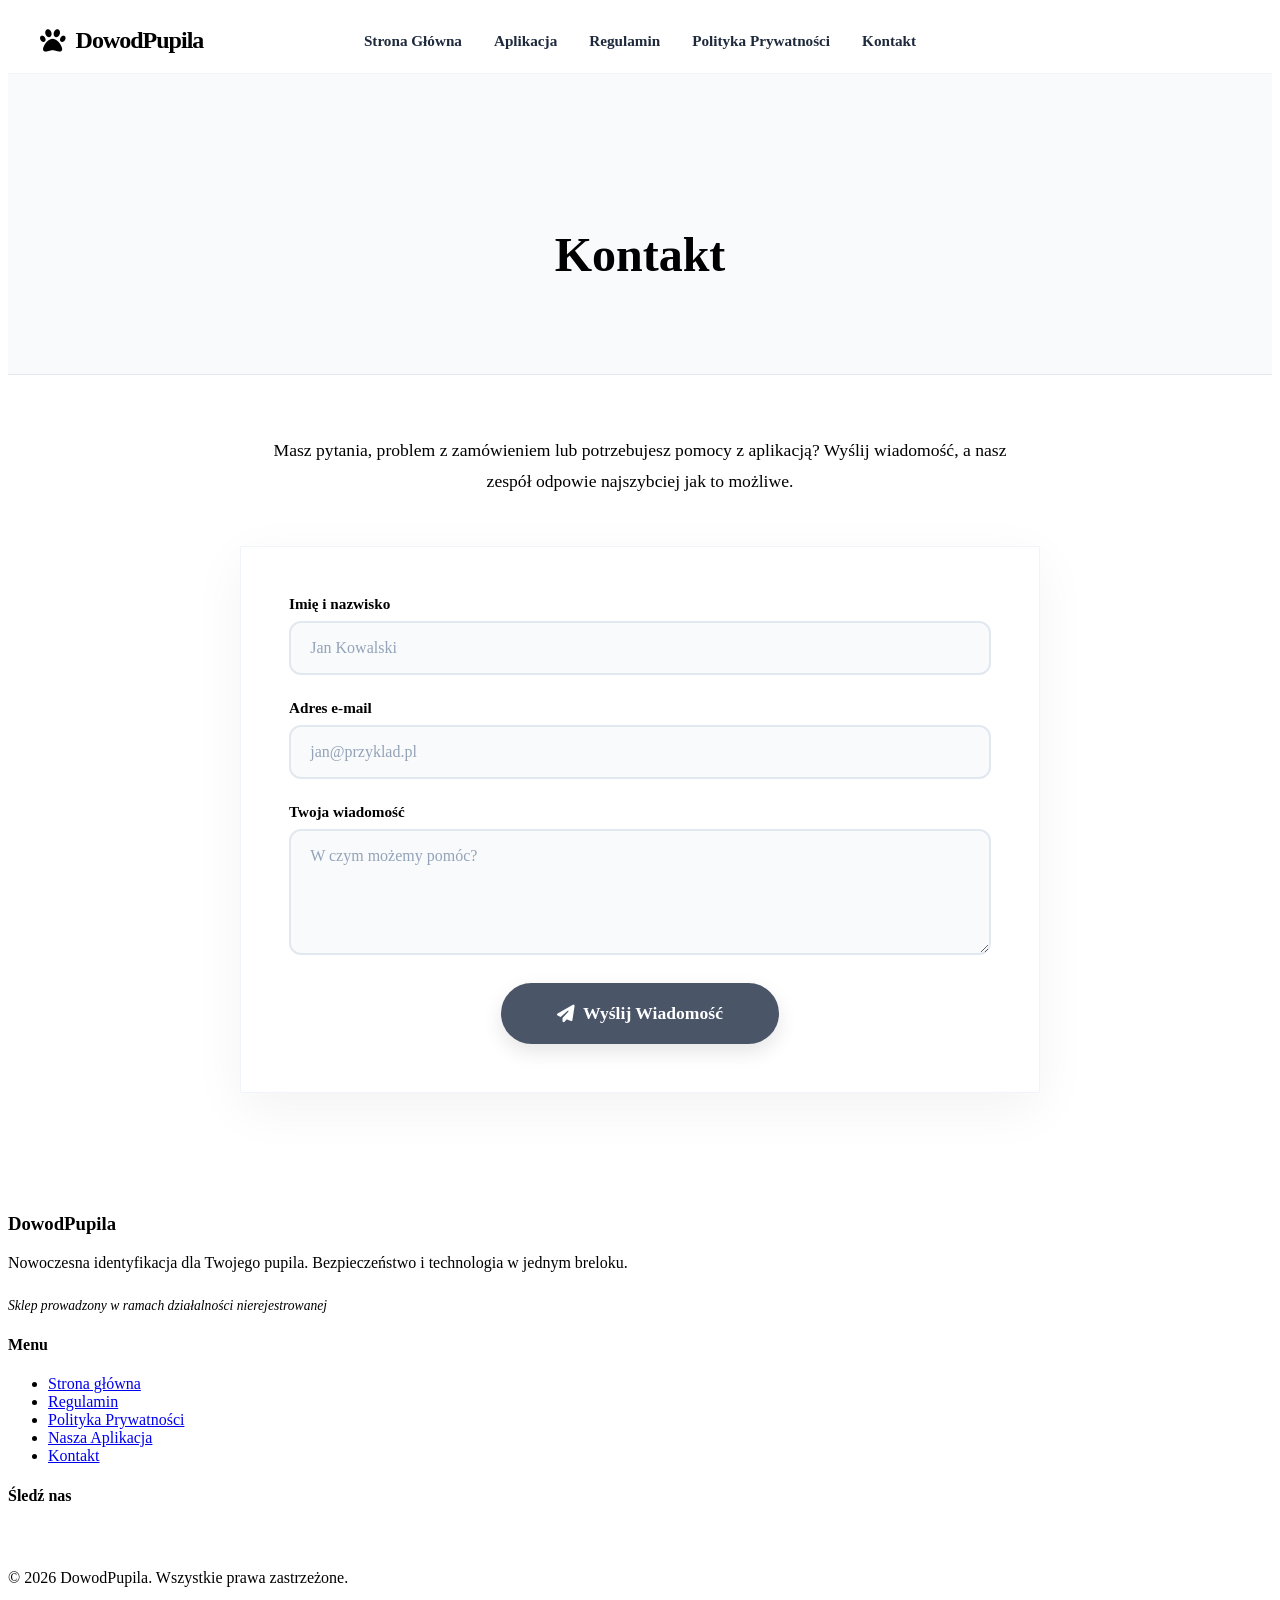
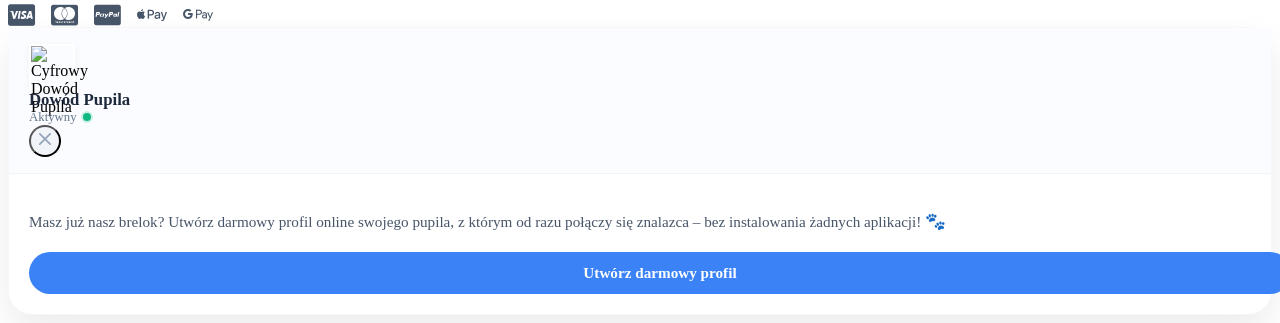
==== pages/index.html @ d4aca6a5 "Add files via upload" ====
<!DOCTYPE html><html lang="pl"><head>
  <meta name="google-site-verification" content="Nue-fjJjQouyJOhIjv06wYJfDKJEzt-l1JBw5HFDBSI">
	<!-- Added by AVADA SEO Suite -->
	<!-- meta basic type product -->

	<!-- /Added by AVADA SEO Suite -->
    <meta charset="utf-8">
    <meta name="viewport" content="width=device-width,initial-scale=1">
    <script>window.performance && window.performance.mark && window.performance.mark('shopify.content_for_header.start');</script><meta id="shopify-digital-wallet" name="shopify-digital-wallet" content="/105600909644/digital_wallets/dialog">
<meta name="shopify-checkout-api-token" content="5b12102e76914fa2c7943f6a5d0edcfa">
<script async="async" src="/checkouts/internal/preloads.js?locale=pl-PL"></script>
<link rel="preconnect" href="https://shop.app" crossorigin="anonymous">
<script async="async" src="https://shop.app/checkouts/internal/preloads.js?locale=pl-PL&amp;shop_id=105600909644" crossorigin="anonymous"></script>
<script id="apple-pay-shop-capabilities" type="application/json">{"shopId":105600909644,"countryCode":"PL","currencyCode":"PLN","merchantCapabilities":["supports3DS"],"merchantId":"gid:\/\/shopify\/Shop\/105600909644","merchantName":"dowodpupila","requiredBillingContactFields":["postalAddress","email"],"requiredShippingContactFields":["postalAddress","email"],"shippingType":"shipping","supportedNetworks":["visa","masterCard","amex"],"total":{"type":"pending","label":"dowodpupila","amount":"1.00"},"shopifyPaymentsEnabled":true,"supportsSubscriptions":true}</script>

<script>var Shopify = Shopify || {};
Shopify.shop = "06jdqj-s3.myshopify.com";
Shopify.locale = "pl";
Shopify.currency = {"active":"PLN","rate":"1.0"};
Shopify.country = "PL";
Shopify.theme = {"name":"Udoskonalona wersja strony dowod pupila","id":199791247692,"schema_name":"Cyfrowy Dowod Pupila","schema_version":"1.0.0","theme_store_id":null,"role":"main"};
Shopify.theme.handle = "null";
Shopify.theme.style = {"id":null,"handle":null};
Shopify.cdnHost = "dowodpupila.pl/cdn";
Shopify.routes = Shopify.routes || {};
Shopify.routes.root = "/";
Shopify.shopJsCdnBaseUrl = "https://cdn.shopify.com/shopifycloud/shop-js";
Shopify.SignInWithShop = Shopify.SignInWithShop || {};
Shopify.SignInWithShop.User = Shopify.SignInWithShop.User || {};
Shopify.SignInWithShop.User.recognized = false;</script>
<script type="module">!function(o){(o.Shopify=o.Shopify||{}).modules=!0}(window);</script>
<script>!function(o){function n(){var o=[];function n(){o.push(Array.prototype.slice.apply(arguments))}return n.q=o,n}var t=o.Shopify=o.Shopify||{};t.loadFeatures=n(),t.autoloadFeatures=n()}(window);</script>
<script>
  window.ShopifyPay = window.ShopifyPay || {};
  window.ShopifyPay.apiHost = "shop.app\/pay";
  window.ShopifyPay.redirectState = null;
</script>
<script>
  window.Shopify = window.Shopify || {};
  window.Shopify.SignInWithShop = window.Shopify.SignInWithShop || {};
  window.Shopify.SignInWithShop.assetMetrics = { sampleRate: 0.01 };
  window.Shopify.SignInWithShop.eligible = true;
</script>
<script id="shop-js-analytics" type="application/json">{"pageType":"page"}</script>
<script defer="defer" async="" type="module" src="//dowodpupila.pl/cdn/shopifycloud/shop-js/modules/v2/loader.init-shop-cart-sync.pl.esm.js"></script>
<script type="module">
  await import("//dowodpupila.pl/cdn/shopifycloud/shop-js/modules/v2/loader.init-shop-cart-sync.pl.esm.js");

  window.Shopify.SignInWithShop?.initShopCartSync?.({"fedCMEnabled":true,"windoidEnabled":true,"transferSessionEnabled":true});

</script>
<script>
  window.Shopify = window.Shopify || {};
  if (!window.Shopify.featureAssets) window.Shopify.featureAssets = {};
  window.Shopify.featureAssets['shop-js'] = {"shop-toast-manager":["modules/v2/loader.shop-toast-manager.pl.esm.js"],"shop-button":["modules/v2/loader.shop-button.pl.esm.js"],"shop-cash-offers":["modules/v2/loader.shop-cash-offers.pl.esm.js"],"listener":["modules/v2/loader.listener.pl.esm.js"],"shop-login-button":["modules/v2/loader.shop-login-button.pl.esm.js"],"init-windoid":["modules/v2/loader.init-windoid.pl.esm.js"],"avatar":["modules/v2/loader.avatar.pl.esm.js"],"init-fed-cm":["modules/v2/loader.init-fed-cm.pl.esm.js"],"init-shop-user-recognition":["modules/v2/loader.init-shop-user-recognition.pl.esm.js"],"checkout-modal":["modules/v2/loader.checkout-modal.pl.esm.js"],"init-shop-cart-sync":["modules/v2/loader.init-shop-cart-sync.pl.esm.js"],"init-customer-accounts-sign-up":["modules/v2/loader.init-customer-accounts-sign-up.pl.esm.js"],"init-shop-email-lookup-coordinator":["modules/v2/loader.init-shop-email-lookup-coordinator.pl.esm.js"],"init-shop-for-new-customer-accounts":["modules/v2/loader.init-shop-for-new-customer-accounts.pl.esm.js"],"pay-button":["modules/v2/loader.pay-button.pl.esm.js"],"shop-cart-sync":["modules/v2/loader.shop-cart-sync.pl.esm.js"],"shop-login":["modules/v2/loader.shop-login.pl.esm.js"],"shop-user-recognition":["modules/v2/loader.shop-user-recognition.pl.esm.js"],"shop-follow-button":["modules/v2/loader.shop-follow-button.pl.esm.js"],"init-customer-accounts":["modules/v2/loader.init-customer-accounts.pl.esm.js"],"lead-capture":["modules/v2/loader.lead-capture.pl.esm.js"],"payment-terms":["modules/v2/loader.payment-terms.pl.esm.js"]};
</script>
<script id="__st">var __st={"a":105600909644,"offset":7200,"reqid":"5e729798-84bc-4075-9dd4-e16ae47c2df1-1781499476","pageurl":"dowodpupila.pl\/pages\/contact","s":"pages-729094881612","u":"63e8ecdfac99","p":"page","rtyp":"page","rid":729094881612};</script>
<script>window.ShopifyPaypalV4VisibilityTracking = true;</script>
<script id="captcha-bootstrap">!function(){'use strict';const t='contact',e='account',n='new_comment',o=[[t,t],['blogs',n],['comments',n],[t,'customer']],c=[[e,'customer_login'],[e,'guest_login'],[e,'recover_customer_password'],[e,'create_customer']],r=t=>t.map((([t,e])=>`form[action*='/${t}']:not([data-nocaptcha='true']) input[name='form_type'][value='${e}']`)).join(','),a=t=>()=>t?[...document.querySelectorAll(t)].map((t=>t.form)):[];function s(){const t=[...o],e=r(t);return a(e)}const i='password',u='form_key',d=['recaptcha-v3-token','g-recaptcha-response','h-captcha-response',i],f=()=>{try{return window.sessionStorage}catch{return}},m='__shopify_v',_=t=>t.elements[u];function p(t,e,n=!1){try{const o=window.sessionStorage,c=JSON.parse(o.getItem(e)),{data:r}=function(t){const{data:e,action:n}=t;return t[m]||n?{data:e,action:n}:{data:t,action:n}}(c);for(const[e,n]of Object.entries(r))t.elements[e]&&(t.elements[e].value=n);n&&o.removeItem(e)}catch(o){console.error('form repopulation failed',{error:o})}}const l='form_type',E='cptcha';function T(t){t.dataset[E]=!0}const w=window,h=w.document,L='Shopify',v='ce_forms',y='captcha';let A=!1;((t,e)=>{const n=(g='f06e6c50-85a8-45c8-87d0-21a2b65856fe',I='https://cdn.shopify.com/shopifycloud/storefront-forms-hcaptcha/ce_storefront_forms_captcha_hcaptcha.v1.5.2.iife.js',D={infoText:'Chronione przez hCaptcha',privacyText:'Prywatność',termsText:'Warunki'},(t,e,n)=>{const o=w[L][v],c=o.bindForm;if(c)return c(t,g,e,D).then(n);var r;o.q.push([[t,g,e,D],n]),r=I,A||(h.body.append(Object.assign(h.createElement('script'),{id:'captcha-provider',async:!0,src:r})),A=!0)});var g,I,D;w[L]=w[L]||{},w[L][v]=w[L][v]||{},w[L][v].q=[],w[L][y]=w[L][y]||{},w[L][y].protect=function(t,e){n(t,void 0,e),T(t)},Object.freeze(w[L][y]),function(t,e,n,w,h,L){const[v,y,A,g]=function(t,e,n){const i=e?o:[],u=t?c:[],d=[...i,...u],f=r(d),m=r(i),_=r(d.filter((([t,e])=>n.includes(e))));return[a(f),a(m),a(_),s()]}(w,h,L),I=t=>{const e=t.target;return e instanceof HTMLFormElement?e:e&&e.form},D=t=>v().includes(t);t.addEventListener('submit',(t=>{const e=I(t);if(!e)return;const n=D(e)&&!e.dataset.hcaptchaBound&&!e.dataset.recaptchaBound,o=_(e),c=g().includes(e)&&(!o||!o.value);(n||c)&&t.preventDefault(),c&&!n&&(function(t){try{if(!f())return;!function(t){const e=f();if(!e)return;const n=_(t);if(!n)return;const o=n.value;o&&e.removeItem(o)}(t);const e=Array.from(Array(32),(()=>Math.random().toString(36)[2])).join('');!function(t,e){_(t)||t.append(Object.assign(document.createElement('input'),{type:'hidden',name:u})),t.elements[u].value=e}(t,e),function(t,e){const n=f();if(!n)return;const o=[...t.querySelectorAll(`input[type='${i}']`)].map((({name:t})=>t)),c=[...d,...o],r={};for(const[a,s]of new FormData(t).entries())c.includes(a)||(r[a]=s);n.setItem(e,JSON.stringify({[m]:1,action:t.action,data:r}))}(t,e)}catch(e){console.error('failed to persist form',e)}}(e),e.submit())}));const S=(t,e)=>{t&&!t.dataset[E]&&(n(t,e.some((e=>e===t))),T(t))};for(const o of['focusin','change'])t.addEventListener(o,(t=>{const e=I(t);D(e)&&S(e,y())}));const B=e.get('form_key'),M=e.get(l),P=B&&M;t.addEventListener('DOMContentLoaded',(()=>{const t=y();if(P)for(const e of t)e.elements[l].value===M&&p(e,B);[...new Set([...A(),...v().filter((t=>'true'===t.dataset.shopifyCaptcha))])].forEach((e=>S(e,t)))}))}(h,new URLSearchParams(w.location.search),n,t,e,['guest_login'])})(!0,!0)}();</script>
<script integrity="sha256-JjoPp5ZfB1sSAs5SQaol1x1GgvveM+BgmRzyDexInEQ=" data-source-attribution="shopify.loadfeatures" defer="defer" src="//dowodpupila.pl/cdn/shopifycloud/storefront/assets/storefront/load_feature-1bd60354.js" crossorigin="anonymous"></script>
<script crossorigin="anonymous" defer="defer" src="//dowodpupila.pl/cdn/shopifycloud/storefront/assets/shopify_pay/storefront-bf1cdb70.js?v=20250812"></script>

<script data-source-attribution="shopify.dynamic_checkout.dynamic.init">var Shopify=Shopify||{};Shopify.PaymentButton=Shopify.PaymentButton||{isStorefrontPortableWallets:!0,init:function(){window.Shopify.PaymentButton.init=function(){};var t=document.createElement("script");t.src="https://dowodpupila.pl/cdn/shopifycloud/portable-wallets/latest/portable-wallets.pl.js",t.type="module",document.head.appendChild(t)}};
</script>
<script data-source-attribution="shopify.dynamic_checkout.buyer_consent">
  function portableWalletsHideBuyerConsent(e){var t=document.getElementById("shopify-buyer-consent"),n=document.getElementById("shopify-subscription-policy-button");t&&n&&(t.classList.add("hidden"),t.setAttribute("aria-hidden","true"),n.removeEventListener("click",e))}function portableWalletsShowBuyerConsent(e){var t=document.getElementById("shopify-buyer-consent"),n=document.getElementById("shopify-subscription-policy-button");t&&n&&(t.classList.remove("hidden"),t.removeAttribute("aria-hidden"),n.addEventListener("click",e))}window.Shopify?.PaymentButton&&(window.Shopify.PaymentButton.hideBuyerConsent=portableWalletsHideBuyerConsent,window.Shopify.PaymentButton.showBuyerConsent=portableWalletsShowBuyerConsent);
</script>
<script data-source-attribution="shopify.dynamic_checkout.cart.bootstrap">document.addEventListener("DOMContentLoaded",(function(){function t(){return document.querySelector("shopify-accelerated-checkout-cart, shopify-accelerated-checkout")}if(t())Shopify.PaymentButton.init();else{new MutationObserver((function(e,n){t()&&(Shopify.PaymentButton.init(),n.disconnect())})).observe(document.body,{childList:!0,subtree:!0})}}));
</script>
<script id="scb4127" type="text/javascript" async="" src="https://dowodpupila.pl/cdn/shopifycloud/privacy-banner/storefront-banner.js"></script><link id="shopify-accelerated-checkout-styles" rel="stylesheet" media="screen" href="https://dowodpupila.pl/cdn/shopifycloud/portable-wallets/latest/accelerated-checkout-backwards-compat.css" crossorigin="anonymous">
<style id="shopify-accelerated-checkout-cart">
        #shopify-buyer-consent {
  margin-top: 1em;
  display: inline-block;
  width: 100%;
}

#shopify-buyer-consent.hidden {
  display: none;
}

#shopify-subscription-policy-button {
  background: none;
  border: none;
  padding: 0;
  text-decoration: underline;
  font-size: inherit;
  cursor: pointer;
}

#shopify-subscription-policy-button::before {
  box-shadow: none;
}

      </style>

<script id="shopify-cfh-end">window.performance && window.performance.mark && window.performance.mark('shopify.content_for_header.end');</script>
    <link href="assets/theme.css" rel="stylesheet" type="text/css" media="all">
    <link rel="stylesheet" href="https://cdnjs.cloudflare.com/ajax/libs/font-awesome/6.4.0/css/all.min.css">
  <!-- BEGIN app block: shopify://apps/avada-seo-suite/blocks/avada-seo/15507c6e-1aa3-45d3-b698-7e175e033440 --><script>
  window.AVADA_SEO_ENABLED = true;
</script><!-- BEGIN app snippet: avada-broken-link-manager --><!-- END app snippet --><!-- BEGIN app snippet: avada-seo-site --><!-- END app snippet --><!-- BEGIN app snippet: avada-robot-onpage --><!-- Avada SEO Robot Onpage -->












<!-- END app snippet --><!-- BEGIN app snippet: avada-custom-css --> <!-- BEGIN Avada SEO custom CSS END -->


<!-- END Avada SEO custom CSS END -->
<!-- END app snippet --><!-- BEGIN app snippet: avada-homepage -->




  <script type="application/ld+json">
    {
      "@context": "https://schema.org",
      "@type": "Organization",
      "name": "dowodpupila",
      "description": "DowodPupila – Nowoczesne breloki NFC i adresówki z kodem QR dla Twojego psa. Zapewnij pupilowi najwyższe bezpieczeństwo dzięki inteligentnej identyfikacji. Zamów personalizowany identyfikator 3D i miej pewność, że Twój przyjaciel zawsze wróci do domu.",
      "image": "logo",
      "url": "https:\/\/dowodpupila.pl",
      "logo": "https:\/\/cdn.shopify.com\/s\/files\/1\/1056\/0090\/9644\/files\/logo.png?v=1778066592",
      "email": "dowodpupila@gmail.com","contactPoint": {
      "@type": "ContactPoint",
      "contactType": "Customer Support",
    
    "email": "dowodpupila@gmail.com"
    },
  
        "numberOfEmployees": {
          "@type": "QuantitativeValue",
          "value": 0
        },
      "sameAs": [
    
    ]
  }
  </script>

<!-- END app snippet --><!-- BEGIN app snippet: avada-frequently-asked-questions -->














<!-- END app snippet --><!-- BEGIN app snippet: avada-seo-preload --><script>
  const ignore = ["\/cart","\/account"];
  window.FPConfig = {
      delay: 0,
      ignoreKeywords: ignore || ['/cart', '/account/login', '/account/logout', '/account'],
      maxRPS: 3,
      hoverDelay: 50
  };
</script>




<!-- END app snippet --><!-- BEGIN app snippet: avada-seo-social-post --><!-- END app snippet -->
<!-- END app block --><link rel="canonical" href="https://dowodpupila.pl/pages/contact">
<meta property="og:image" content="https://cdn.shopify.com/s/files/1/1056/0090/9644/files/logo.png?v=1778066592">
<meta property="og:image:secure_url" content="https://cdn.shopify.com/s/files/1/1056/0090/9644/files/logo.png?v=1778066592">
<meta property="og:image:width" content="1254">
<meta property="og:image:height" content="1254">
<link href="https://monorail-edge.shopifysvc.com" rel="dns-prefetch">
<script>(function(){if ("sendBeacon" in navigator && "performance" in window) {try {var session_token_from_headers = performance.getEntriesByType('navigation')[0].serverTiming.find(x => x.name == '_s').description;} catch {var session_token_from_headers = undefined;}var session_cookie_matches = document.cookie.match(/_shopify_s=([^;]*)/);var session_token_from_cookie = session_cookie_matches && session_cookie_matches.length === 2 ? session_cookie_matches[1] : "";var session_token = session_token_from_headers || session_token_from_cookie || "";function handle_abandonment_event(e) {var entries = performance.getEntries().filter(function(entry) {return /monorail-edge.shopifysvc.com/.test(entry.name);});if (!window.abandonment_tracked && entries.length === 0) {window.abandonment_tracked = true;var currentMs = Date.now();var navigation_start = performance.timing.navigationStart;var payload = {shop_id: 105600909644,url: window.location.href,navigation_start,duration: currentMs - navigation_start,session_token,page_type: "page"};window.navigator.sendBeacon("https://monorail-edge.shopifysvc.com/v1/produce", JSON.stringify({schema_id: "online_store_buyer_site_abandonment/1.1",payload: payload,metadata: {event_created_at_ms: currentMs,event_sent_at_ms: currentMs}}));}}window.addEventListener('pagehide', handle_abandonment_event);}}());</script>
<script>
  window.__TREKKIE_SHIM_QUEUE = window.__TREKKIE_SHIM_QUEUE || [];
</script>
<script id="web-pixels-manager-setup">(function(){var wpmLoader=function(){"use strict";return function(e,d,r,n){var o=arguments.length>4&&void 0!==arguments[4]?arguments[4]:{};if(!Boolean(null==(i=null==(a=window.Shopify)?void 0:a.analytics)?void 0:i.replayQueue)){var a,i;window.Shopify=window.Shopify||{};var t=window.Shopify;t.analytics=t.analytics||{};var s=t.analytics;s.replayQueue=[],s.publish=function(e,d,r){return s.replayQueue.push([e,d,r]),!0};try{self.performance.mark("wpm:start")}catch(e){}var l,u,c,m,p,f,h,g,y,w,v,b,S,P=(u=(l={modern:/Edge?\/(1{2}[4-9]|1[2-9]\d|[2-9]\d{2}|\d{4,})\.\d+(\.\d+|)|Firefox\/(1{2}[4-9]|1[2-9]\d|[2-9]\d{2}|\d{4,})\.\d+(\.\d+|)|Chrom(ium|e)\/(9{2}|\d{3,})\.\d+(\.\d+|)|(Maci|X1{2}).+ Version\/(15\.\d+|(1[6-9]|[2-9]\d|\d{3,})\.\d+)([,.]\d+|)( \(\w+\)|)( Mobile\/\w+|) Safari\/|Chrome.+OPR\/(9{2}|\d{3,})\.\d+\.\d+|(CPU[ +]OS|iPhone[ +]OS|CPU[ +]iPhone|CPU IPhone OS|CPU iPad OS)[ +]+(15[._]\d+|(1[6-9]|[2-9]\d|\d{3,})[._]\d+)([._]\d+|)|Android:?[ /-](13[3-9]|1[4-9]\d|[2-9]\d{2}|\d{4,})(\.\d+|)(\.\d+|)|Android.+Firefox\/(13[5-9]|1[4-9]\d|[2-9]\d{2}|\d{4,})\.\d+(\.\d+|)|Android.+Chrom(ium|e)\/(13[3-9]|1[4-9]\d|[2-9]\d{2}|\d{4,})\.\d+(\.\d+|)|SamsungBrowser\/([2-9]\d|\d{3,})\.\d+/,legacy:/Edge?\/(1[6-9]|[2-9]\d|\d{3,})\.\d+(\.\d+|)|Firefox\/(5[4-9]|[6-9]\d|\d{3,})\.\d+(\.\d+|)|Chrom(ium|e)\/(5[1-9]|[6-9]\d|\d{3,})\.\d+(\.\d+|)([\d.]+$|.*Safari\/(?![\d.]+ Edge\/[\d.]+$))|(Maci|X1{2}).+ Version\/(10\.\d+|(1[1-9]|[2-9]\d|\d{3,})\.\d+)([,.]\d+|)( \(\w+\)|)( Mobile\/\w+|) Safari\/|Chrome.+OPR\/(3[89]|[4-9]\d|\d{3,})\.\d+\.\d+|(CPU[ +]OS|iPhone[ +]OS|CPU[ +]iPhone|CPU IPhone OS|CPU iPad OS)[ +]+(10[._]\d+|(1[1-9]|[2-9]\d|\d{3,})[._]\d+)([._]\d+|)|Android:?[ /-](13[3-9]|1[4-9]\d|[2-9]\d{2}|\d{4,})(\.\d+|)(\.\d+|)|Mobile Safari.+OPR\/([89]\d|\d{3,})\.\d+\.\d+|Android.+Firefox\/(13[5-9]|1[4-9]\d|[2-9]\d{2}|\d{4,})\.\d+(\.\d+|)|Android.+Chrom(ium|e)\/(13[3-9]|1[4-9]\d|[2-9]\d{2}|\d{4,})\.\d+(\.\d+|)|Android.+(UC? ?Browser|UCWEB|U3)[ /]?(15\.([5-9]|\d{2,})|(1[6-9]|[2-9]\d|\d{3,})\.\d+)\.\d+|SamsungBrowser\/(5\.\d+|([6-9]|\d{2,})\.\d+)|Android.+MQ{2}Browser\/(14(\.(9|\d{2,})|)|(1[5-9]|[2-9]\d|\d{3,})(\.\d+|))(\.\d+|)|K[Aa][Ii]OS\/(3\.\d+|([4-9]|\d{2,})\.\d+)(\.\d+|)/}).modern,c=l.legacy,(m=navigator.userAgent).match(u)?"modern":m.match(c)?"legacy":"unknown"),C="modern"===P?"modern":"legacy",_=(null!=n?n:{modern:"",legacy:""})[C],O=[(p={baseUrl:d,hashVersion:r,buildTarget:C}).baseUrl,"/wpm","/b",p.hashVersion,"modern"===p.buildTarget?"m":"l",".js"].join(""),U=(f={version:r,bundleTarget:P,surface:e.surface,pageUrl:self.location.href,monorailEndpoint:e.monorailEndpoint},h=f.version,g=f.bundleTarget,y=f.surface,w=f.pageUrl,v=f.monorailEndpoint,{emit:function(e){var d=e.status,r=e.errorMsg,n=(new Date).getTime(),o=JSON.stringify({metadata:{event_sent_at_ms:n},events:[{schema_id:"web_pixels_manager_load/3.1",payload:{version:h,bundle_target:g,page_url:w,status:d,surface:y,error_msg:r},metadata:{event_created_at_ms:n}}]});if(!v)return console&&console.warn&&console.warn("[Web Pixels Manager] No Monorail endpoint provided, skipping logging."),!1;try{return self.navigator.sendBeacon.bind(self.navigator)(v,o)}catch(e){}var a=new XMLHttpRequest;try{return a.open("POST",v,!0),a.setRequestHeader("Content-Type","text/plain"),a.send(o),!0}catch(e){return console&&console.warn&&console.warn("[Web Pixels Manager] Got an unhandled error while logging to Monorail."),!1}}});try{o.browserTarget=P,function(e){var d=e.src,r=e.async,n=void 0===r||r,o=e.onload,a=e.onerror,i=e.sri,t=e.scriptDataAttributes,s=void 0===t?{}:t,l=document.createElement("script"),u=document.querySelector("head"),c=document.querySelector("body");if(l.async=n,l.src=d,i&&(l.integrity=i,l.crossOrigin="anonymous"),s)for(var m in s)if(Object.prototype.hasOwnProperty.call(s,m))try{l.dataset[m]=s[m]}catch(e){}if(o&&l.addEventListener("load",o),a&&l.addEventListener("error",a),u)u.appendChild(l);else{if(!c)throw new Error("Did not find a head or body element to append the script");c.appendChild(l)}}({src:O,async:!0,onload:function(){if(!function(){var e,d;return Boolean(null==(d=null==(e=window.Shopify)?void 0:e.analytics)?void 0:d.initialized)}()){var d=window.webPixelsManager.init(e)||void 0;if(d){var r=window.Shopify.analytics;r.replayQueue.forEach(function(e){var r=e[0],n=e[1],o=e[2];d.publishCustomEvent(r,n,o)}),r.replayQueue=[],r.publish=d.publishCustomEvent,r.visitor=d.visitor,r.initialized=!0}}},onerror:function(){return U.emit({status:"failed",errorMsg:"".concat(O," has failed to load")})},sri:(b=_,S=/^sha384-[A-Za-z0-9+/=]+$/,"string"==typeof b&&S.test(b)?_:""),scriptDataAttributes:o}),U.emit({status:"loading"})}catch(e){U.emit({status:"failed",errorMsg:(null==e?void 0:e.message)||"Unknown error"})}}}}();wpmLoader({shopId: 105600909644,storefrontBaseUrl: "https://dowodpupila.pl",extensionsBaseUrl: "https://extensions.shopifycdn.com/cdn/shopifycloud/web-pixels-manager",monorailEndpoint: "https://monorail-edge.shopifysvc.com/unstable/produce_batch",surface: "storefront-renderer",enabledBetaFlags: ["d5bdd5d0","f36ec97b","2b8f910e"],webPixelsConfigList: [{"id":"shopify-app-pixel","configuration":"{}","eventPayloadVersion":"v1","runtimeContext":"STRICT","scriptVersion":"0460","apiClientId":"shopify-pixel","type":"APP","privacyPurposes":["ANALYTICS","MARKETING"]},{"id":"shopify-custom-pixel","eventPayloadVersion":"v1","runtimeContext":"LAX","scriptVersion":"0460","apiClientId":"shopify-pixel","type":"CUSTOM","privacyPurposes":["ANALYTICS","MARKETING"]}],isMerchantRequest: false,initData: {"shop":{"name":"dowodpupila","paymentSettings":{"currencyCode":"PLN"},"myshopifyDomain":"06jdqj-s3.myshopify.com","countryCode":"PL","storefrontUrl":"https:\/\/dowodpupila.pl"},"customer":null,"cart":null,"checkout":null,"productVariants":[],"products":[],"purchasingCompany":null,"page":{"pageType":"page","resourceId":729094881612}},},"https://dowodpupila.pl/cdn","032da393w19368061p0cc732e2m671615c3",{"modern":"","legacy":""},{"trekkieShim":true,"apiClientId":"580111","pageType":"page","resourceId":"729094881612","shopId":"105600909644","storefrontBaseUrl":"https:\/\/dowodpupila.pl","extensionBaseUrl":"https:\/\/extensions.shopifycdn.com\/cdn\/shopifycloud\/web-pixels-manager","surface":"storefront-renderer","enabledBetaFlags":"[\"d5bdd5d0\", \"f36ec97b\", \"2b8f910e\"]","isMerchantRequest":"false","hashVersion":"032da393w19368061p0cc732e2m671615c3","publish":"custom","events":"[[\"page_viewed\",{}]]"});})();</script><script>
  window.ShopifyAnalytics = window.ShopifyAnalytics || {};
  window.ShopifyAnalytics.meta = window.ShopifyAnalytics.meta || {};
  window.ShopifyAnalytics.meta.currency = 'PLN';
  var meta = {"page":{"pageType":"page","resourceType":"page","resourceId":729094881612,"requestId":"5e729798-84bc-4075-9dd4-e16ae47c2df1-1781499476"}};
  for (var attr in meta) {
    window.ShopifyAnalytics.meta[attr] = meta[attr];
  }
</script>
<script class="analytics">
  (function () {
    var customDocumentWrite = function(content) {
      var jquery = null;

      if (window.jQuery) {
        jquery = window.jQuery;
      } else if (window.Checkout && window.Checkout.$) {
        jquery = window.Checkout.$;
      }

      if (jquery) {
        jquery('body').append(content);
      }
    };

    var hasLoggedConversion = function(token) {
      if (token) {
        return document.cookie.indexOf('loggedConversion=' + token) !== -1;
      }
      return false;
    }

    var setCookieIfConversion = function(token) {
      if (token) {
        var twoMonthsFromNow = new Date(Date.now());
        twoMonthsFromNow.setMonth(twoMonthsFromNow.getMonth() + 2);

        document.cookie = 'loggedConversion=' + token + '; expires=' + twoMonthsFromNow;
      }
    }

    var trekkie = window.ShopifyAnalytics.lib = window.trekkie = window.trekkie || [];
    window.ShopifyAnalytics.lib.trekkie = window.trekkie;
    if (trekkie.integrations) {
      return;
    }
    trekkie.methods = [
      'identify',
      'page',
      'ready',
      'track',
      'trackForm',
      'trackLink'
    ];
    trekkie.factory = function(method) {
      return function() {
        var args = Array.prototype.slice.call(arguments);
        args.unshift(method);
        trekkie.push(args);
        if (window.__TREKKIE_SHIM_QUEUE && (method == 'track' || method == 'page')) {
          try {
            window.__TREKKIE_SHIM_QUEUE.push({
              from: 'trekkie-stub',
              method: method,
              args: args.slice(1)
            });
          } catch (e) {
            // no-op
          }
        }
        return trekkie;
      };
    };
    for (var i = 0; i < trekkie.methods.length; i++) {
      var key = trekkie.methods[i];
      trekkie[key] = trekkie.factory(key);
    }
    trekkie.load = function(config) {
      trekkie.config = config || {};
      trekkie.config.initialDocumentCookie = document.cookie;
      var first = document.getElementsByTagName('script')[0];
var script = document.createElement('script');
script.type = 'text/javascript';
script.onerror = function(e) {
  var scriptFallback = document.createElement('script');
  scriptFallback.type = 'text/javascript';
  scriptFallback.onerror = function(error) {
          var Monorail = {
      produce: function produce(monorailDomain, schemaId, payload) {
        var currentMs = new Date().getTime();
        var event = {
          schema_id: schemaId,
          payload: payload,
          metadata: {
            event_created_at_ms: currentMs,
            event_sent_at_ms: currentMs
          }
        };
        return Monorail.sendRequest("https://" + monorailDomain + "/v1/produce", JSON.stringify(event));
      },
      sendRequest: function sendRequest(endpointUrl, payload) {
        // Try the sendBeacon API
        if (window && window.navigator && typeof window.navigator.sendBeacon === 'function' && typeof window.Blob === 'function' && !Monorail.isIos12()) {
          var blobData = new window.Blob([payload], {
            type: 'text/plain'
          });

          if (window.navigator.sendBeacon(endpointUrl, blobData)) {
            return true;
          } // sendBeacon was not successful

        } // XHR beacon

        var xhr = new XMLHttpRequest();

        try {
          xhr.open('POST', endpointUrl);
          xhr.setRequestHeader('Content-Type', 'text/plain');
          xhr.send(payload);
        } catch (e) {
          console.log(e);
        }

        return false;
      },
      isIos12: function isIos12() {
        return window.navigator.userAgent.lastIndexOf('iPhone; CPU iPhone OS 12_') !== -1 || window.navigator.userAgent.lastIndexOf('iPad; CPU OS 12_') !== -1;
      }
    };
    Monorail.produce('monorail-edge.shopifysvc.com',
      'trekkie_storefront_load_errors/1.1',
      {shop_id: 105600909644,
      theme_id: 199791247692,
      app_name: "storefront",
      context_url: window.location.href,
      source_url: "//dowodpupila.pl/cdn/s/trekkie.storefront.370ef8ffef154dc56bb5a814fea4666724353464.min.js"});

  };
  scriptFallback.async = true;
  scriptFallback.src = '//dowodpupila.pl/cdn/s/trekkie.storefront.370ef8ffef154dc56bb5a814fea4666724353464.min.js';
  first.parentNode.insertBefore(scriptFallback, first);
};
script.async = true;
script.src = '//dowodpupila.pl/cdn/s/trekkie.storefront.370ef8ffef154dc56bb5a814fea4666724353464.min.js';
first.parentNode.insertBefore(script, first);

    };
    trekkie.load(
      {"Trekkie":{"appName":"storefront","development":false,"defaultAttributes":{"shopId":105600909644,"isMerchantRequest":null,"themeId":199791247692,"themeCityHash":"16132966987174495394","contentLanguage":"pl","currency":"PLN","eventMetadataId":"d6291b83-0241-49d5-92cd-3ef4825f6a50"},"isServerSideCookieWritingEnabled":true,"monorailRegion":"shop_domain","enabledBetaFlags":["b5387b81","d5bdd5d0"]},"Session Attribution":{},"S2S":{"facebookCapiEnabled":false,"source":"trekkie-storefront-renderer","apiClientId":580111}}
    );

    var loaded = false;
    trekkie.ready(function() {
      if (loaded) return;
      loaded = true;

      window.ShopifyAnalytics.lib = window.trekkie;

      var originalDocumentWrite = document.write;
      document.write = customDocumentWrite;
      try { window.ShopifyAnalytics.merchantGoogleAnalytics.call(this); } catch(error) {};
      document.write = originalDocumentWrite;

      window.ShopifyAnalytics.lib.page(null,{"pageType":"page","resourceType":"page","resourceId":729094881612,"requestId":"5e729798-84bc-4075-9dd4-e16ae47c2df1-1781499476","shopifyEmitted":true});

      var match = window.location.pathname.match(/checkouts\/(.+)\/(thank_you|post_purchase)/)
      var token = match? match[1]: undefined;
      if (!hasLoggedConversion(token)) {
        setCookieIfConversion(token);
        
      }
    });

    var eventsListenerScript = document.createElement('script');
    eventsListenerScript.async = true;
    eventsListenerScript.src = "//dowodpupila.pl/cdn/shopifycloud/storefront/assets/shop_events_listener-4e26a9ce.js";
    document.getElementsByTagName('head')[0].appendChild(eventsListenerScript);
})();</script>
<script defer="" src="https://dowodpupila.pl/cdn/shopifycloud/perf-kit/shopify-perf-kit-3.5.0.min.js" data-application="storefront-renderer" data-shop-id="105600909644" data-render-region="gcp-europe-west1" data-page-type="page" data-theme-instance-id="199791247692" data-theme-name="Cyfrowy Dowod Pupila" data-theme-version="1.0.0" data-monorail-region="shop_domain" data-resource-timing-sampling-rate="10" data-shs="true" data-shs-beacon="true" data-shs-export-with-fetch="true" data-shs-logs-sample-rate="1" data-shs-beacon-endpoint="https://dowodpupila.pl/api/collect"></script>
</head>
  <body>
    <div id="shopify-section-header" class="shopify-section"><header class="header-main" id="header-header">
    <div class="container header-inner">
        <!-- Logo -->
        <a href="index.html" class="header-logo">
            <i class="fas fa-paw logo-icon"></i>
            <span class="logo-text">DowodPupila</span>
        </a>

        <!-- Desktop Navigation -->
        <nav class="desktop-nav">
                <a href="index.html" class="nav-link">Strona Główna</a>
                <a href="https://app.dowodpupila.pl" target="_blank" class="nav-link">Aplikacja</a>
                <a href="regulamin.html" class="nav-link">Regulamin</a>
                <a href="polityka-prywatnosci.html" class="nav-link">Polityka Prywatności</a>
                <a href="pages/contact.html" class="nav-link">Kontakt</a>
            
        </nav>

        <!-- Header Actions -->
        <div class="header-actions">
            

            <button type="button" id="mobile-toggle" class="mobile-burger" aria-label="Otwórz menu">
                <span></span>
                <span></span>
                <span></span>
            </button>
        </div>
    </div>
    
    <!-- PROMO MARQUEE -->
    

    <!-- MOBILE MENU OVERLAY -->
    <div class="mobile-menu-full-overlay" id="mobile-nav">
        <button type="button" id="mobile-close" class="m-close-btn">×</button>
        <div class="m-nav-content">
            <div class="m-nav-links">
                <a href="index.html" class="m-nav-item">Strona Główna</a>
                <a href="https://app.dowodpupila.pl" target="_blank" class="m-nav-item">Aplikacja</a>
                <a href="regulamin.html" class="m-nav-item">Regulamin</a>
                <a href="polityka-prywatnosci.html" class="m-nav-item">Polityka Prywatności</a>
                <a href="contact.html" class="m-nav-item">Kontakt</a>
            </div>
            <div class="m-nav-theme-box">
                <p class="m-theme-title">WYBIERZ SWÓJ KOLOR</p>
                <div class="m-theme-dots-wrap">
                    <div class="m-theme-dots-row">
                        <div class="m-theme-dot c-purple" data-theme="default"></div>
                        <div class="m-theme-dot c-orange" data-theme="orange"></div>
                        <div class="m-theme-dot c-blue" data-theme="blue"></div>
                        <div class="m-theme-dot c-green" data-theme="green"></div>
                    </div>
                    <div class="m-theme-dots-row">
                        <div class="m-theme-dot c-pink" data-theme="pink"></div>
                        <div class="m-theme-dot c-red" data-theme="red"></div>
                        <div class="m-theme-dot c-gray" data-theme="gray"></div>
                    </div>
                </div>
            </div>
        </div>
    </div>

    <!-- CART DRAWER (OFFICIAL SHOPIFY FORM) -->
    
    
</header>

<style>
#shopify-section-header, .shopify-section-group-header-group { position: sticky; top: 0; z-index: 1000; }
.header-main { position: sticky; top: 0; width: 100%; background: #fff; z-index: 1000; padding-top: 1.2rem; border-bottom: 1px solid #f1f5f9; }
.header-inner { display: flex; justify-content: space-between; align-items: center; max-width: 1200px; margin: 0 auto; padding: 0 1.5rem 1.2rem; }
.promo-marquee { width: 100%; background: var(--primary); color: #fff; overflow: hidden; padding: 0.4rem 0; font-size: 0.8rem; font-weight: 800; letter-spacing: 1px; display: flex; white-space: nowrap; }
.marquee-track { display: flex; animation: scroll-right 25s linear infinite; }
.marquee-track span { padding: 0 2rem; }
@keyframes scroll-right { 0% { transform: translateX(-50%); } 100% { transform: translateX(0); } }
.header-logo { display: flex; align-items: center; gap: 0.6rem; text-decoration: none; color: var(--primary); }
.logo-icon { font-size: 1.6rem; color: var(--primary); }
.logo-text { font-size: 1.5rem; font-weight: 900; letter-spacing: -1px; color: var(--primary); }
.desktop-nav { display: flex; gap: 2rem; position: absolute; left: 50%; transform: translateX(-50%); }
.nav-link { text-decoration: none; color: #1e293b; font-weight: 800; font-size: 0.95rem; }
.header-actions { display: flex; align-items: center; gap: 1.2rem; }
.cart-btn { background: none; border: none; cursor: pointer; position: relative; font-size: 1.5rem; color: #1e293b; }
.cart-badge { position: absolute; top: -5px; right: -8px; background: var(--primary); color: white; font-size: 0.6rem; font-weight: 800; width: 18px; height: 18px; border-radius: 50%; display: flex; align-items: center; justify-content: center; border: 2px solid white; }
.mobile-burger { display: none; flex-direction: column; gap: 6px; background: none; border: none; cursor: pointer; }
.mobile-burger span { width: 26px; height: 2px; background: #1e293b; }

.mobile-menu-full-overlay { position: fixed; top: 0; left: 0; bottom: 0; width: 100%; height: 100%; height: 100dvh; background: #fff; z-index: 3000; display: flex; flex-direction: column; padding: 2rem; opacity: 0; visibility: hidden; transform: translateX(100%); transition: all 0.5s cubic-bezier(0.16, 1, 0.3, 1); }
.mobile-menu-full-overlay.is-open { opacity: 1; visibility: visible; transform: translateX(0); }
.m-close-btn { position: absolute; top: 2rem; right: 2rem; font-size: 2.8rem; background: none; border: none; cursor: pointer; line-height: 1; }
.m-nav-content { flex: 1; display: flex; flex-direction: column; justify-content: center; align-items: center; gap: 3.5rem; text-align: center; }
.m-nav-links { display: flex; flex-direction: column; gap: 1.8rem; }
.m-nav-item { font-size: 1.8rem; font-weight: 900; color: #1e293b; text-decoration: none; }
.m-theme-title { font-size: 0.85rem; font-weight: 800; color: #94a3b8; margin-bottom: 1.2rem; }
.m-theme-dots-wrap { display: flex; flex-direction: column; gap: 1rem; }
.m-theme-dots-row { display: flex; gap: 1rem; justify-content: center; }
.m-theme-dot { width: 40px; height: 40px; border-radius: 50%; border: 3px solid #fff; box-shadow: 0 8px 15px rgba(0,0,0,0.06); cursor: pointer; transition: all 0.3s cubic-bezier(0.175, 0.885, 0.32, 1.275); }
.m-theme-dot.active { 
    transform: scale(1.15) rotate(10deg);
    box-shadow: 0 0 0 3px #ffffff, 0 0 0 5.5px currentColor !important;
    border-color: white !important;
}

.cart-side-drawer { position: fixed; top: 0; right: 0; bottom: 0; width: 100%; max-width: 400px; height: 100%; height: 100dvh; background: #fff; z-index: 3001; transform: translateX(100%); transition: transform 0.4s cubic-bezier(0.16, 1, 0.3, 1); display: flex; flex-direction: column; box-shadow: -10px 0 30px rgba(0,0,0,0.1); margin: 0; border: none; }
.cart-side-drawer.is-open { transform: translateX(0); }
.cart-backdrop { position: fixed; top: 0; left: 0; bottom: 0; width: 100%; height: 100%; height: 100dvh; background: rgba(0,0,0,0.4); z-index: 2999; display: none; }
.cart-backdrop.is-open { display: block; }
.cart-drawer-top { padding: 2rem 1.5rem; border-bottom: 1px solid #f1f5f9; display: flex; justify-content: space-between; align-items: center; }
.cart-x { background: none; border: none; font-size: 2rem; cursor: pointer; }
.cart-drawer-mid { flex: 1; overflow-y: auto; padding: 1.5rem; }
.c-item { display: flex; gap: 1rem; margin-bottom: 1.5rem; }
.c-item-img-box { width: 90px; height: 90px; background: #f8fafc; border-radius: 12px; padding: 5px; }
.c-item-img-box img { width: 100%; height: 100%; object-fit: contain; }
.c-qty { display: flex; align-items: center; gap: 1rem; margin-bottom: 0.8rem; }
.q-btn-ajax { width: 34px; height: 34px; border-radius: 50%; border: 1px solid #e2e8f0; background: #fff; cursor: pointer; font-size: 1.2rem; font-weight: 600; display: flex; align-items: center; justify-content: center; }
.c-remove-ajax { background: none; border: none; color: #ff7675; text-decoration: underline; font-weight: 800; cursor: pointer; font-size: 0.9rem; }
.cart-drawer-bot { background: #f8fafc; padding: 1.5rem; padding-bottom: calc(1.5rem + env(safe-area-inset-bottom, 0px)); }
.c-total { display: flex; justify-content: space-between; margin-bottom: 1.5rem; }
.c-checkout-btn { display: flex; width: 100%; padding: 1.1rem; background: var(--primary, #6c5ce7); color: #fff; border: none; font-weight: 800; border-radius: 100px; justify-content: center; cursor: pointer; font-size: 1rem; }

@media (max-width: 968px) { .desktop-nav { display: none; } .mobile-burger { display: flex; } }
.c-purple { background: #6c5ce7; color: #6c5ce7; } .c-orange { background: #ff7e67; color: #ff7e67; } .c-blue { background: #4facfe; color: #4facfe; } .c-green { background: #2bc06a; color: #2bc06a; } .c-pink { background: #ff758c; color: #ff758c; } .c-red { background: #ff4b2b; color: #ff4b2b; } .c-gray { background: #8793a0; color: #8793a0; }
</style>

<script>
document.addEventListener('DOMContentLoaded', function() {
    const mTog = document.getElementById('mobile-toggle'), mClos = document.getElementById('mobile-close'), mNav = document.getElementById('mobile-nav'),
          cTog = document.getElementById('cart-drawer-toggle'), cClos = document.getElementById('cart-drawer-close'), cOver = document.getElementById('cart-overlay'), cDraw = document.getElementById('cart-drawer');

    function toggle(el, ov, state) {
        if (!el) return;
        if (state) { el.classList.add('is-open'); if (ov) ov.classList.add('is-open'); document.body.style.overflow = 'hidden'; }
        else { el.classList.remove('is-open'); if (ov) ov.classList.remove('is-open'); document.body.style.overflow = ''; }
    }

    if (mTog) mTog.addEventListener('click', (e) => { e.preventDefault(); toggle(mNav, null, true); });
    if (mClos) mClos.addEventListener('click', (e) => { e.preventDefault(); toggle(mNav, null, false); });
    
    // Close mobile menu on link click
    document.querySelectorAll('.m-nav-item').forEach(link => {
        link.addEventListener('click', () => { toggle(mNav, null, false); });
    });

    if (cTog) cTog.addEventListener('click', (e) => { e.preventDefault(); toggle(cDraw, cOver, true); });
    if (cClos) cClos.addEventListener('click', (e) => { e.preventDefault(); toggle(cDraw, cOver, false); });
    if (cOver) cOver.addEventListener('click', (e) => { e.preventDefault(); toggle(cDraw, cOver, false); });

    function refreshCart() {
        fetch('/?section_id=header')
        .then(res => res.text())
        .then(html => {
            const temp = document.createElement('div');
            temp.innerHTML = html;
            const newItems = temp.querySelector('#cart-drawer-items');
            const newTotal = temp.querySelector('.c-total');
            const newBadge = temp.querySelector('#cart-icon-bubble');
            
            if(newItems) document.getElementById('cart-drawer-items').innerHTML = newItems.innerHTML;
            if(newTotal) document.querySelector('.c-total').innerHTML = newTotal.innerHTML;
            if(newBadge) document.getElementById('cart-icon-bubble').innerHTML = newBadge.innerHTML;
        });
    }

    function updateCart(key, qty) { 
        fetch('/cart/change.js', { method: 'POST', headers: { 'Content-Type': 'application/json' }, body: JSON.stringify({ id: key, quantity: qty }) })
        .then(() => refreshCart()); 
    }
    
    // KILL ALL REDIRECTS TO /CART
    document.addEventListener('submit', function(e) {
        const form = e.target.closest('form');
        if (form && form.action.includes('/cart/add')) {
            e.preventDefault();
            e.stopPropagation();
            fetch('/cart/add.js', { method: 'POST', body: new FormData(form) })
            .then(() => {
                refreshCart();
                toggle(cDraw, cOver, true);
            });
            return false;
        }
    }, true);

    document.addEventListener('click', function(e) {
        if (e.target.closest('.q-btn-ajax')) {
            const btn = e.target.closest('.q-btn-ajax');
            updateCart(btn.dataset.key, parseInt(btn.dataset.qty));
        }
        if (e.target.closest('.c-remove-ajax')) {
            const btn = e.target.closest('.c-remove-ajax');
            updateCart(btn.dataset.key, 0);
        }
    });

    const dots = document.querySelectorAll('.m-theme-dot'), saved = localStorage.getItem('shopTheme') || 'default';
    dots.forEach(d => { if (d.dataset.theme === saved) d.classList.add('active'); });
    if (saved !== 'default') document.documentElement.setAttribute('data-theme', saved);
    dots.forEach(d => {
        d.addEventListener('click', function() {
            dots.forEach(x => x.classList.remove('active'));
            this.classList.add('active');
            const t = this.dataset.theme;
            if (t === 'default') { document.documentElement.removeAttribute('data-theme'); localStorage.removeItem('shopTheme'); }
            else { document.documentElement.setAttribute('data-theme', t); localStorage.setItem('shopTheme', t); }
        });
    });
});
</script>


</div>
    <main role="main">
      <div id="shopify-section-template--30208648151372__main" class="shopify-section"><div class="policy-header">
    <div class="container">
        <h1>Kontakt</h1>
    </div>
</div>

<div class="container contact-container">
    <p class="contact-subtitle">
        Masz pytania, problem z zamówieniem lub potrzebujesz pomocy z aplikacją? Wyślij wiadomość, a nasz zespół odpowie najszybciej jak to możliwe.
    </p>
    <div class="contact-form-card">
            
            <form id="web3contactForm" action="https://api.web3forms.com/submit" method="POST">
                <input type="hidden" name="access_key" value="72348189-244b-4322-b117-1dfee42777bc">
                
                <!-- Web3Forms Customization -->
                <input type="hidden" name="subject" value="Nowa wiadomość z formularza kontaktowego Dowód Pupila">
                <input type="checkbox" name="botcheck" class="hidden" style="display: none;">

                <div class="form-group">
                    <label for="name">Imię i nazwisko</label>
                    <input type="text" name="name" id="name" placeholder="Jan Kowalski" required="" class="form-input">
                </div>

                <div class="form-group">
                    <label for="email">Adres e-mail</label>
                    <input type="email" name="email" id="email" placeholder="jan@przyklad.pl" required="" class="form-input">
                </div>

                <div class="form-group">
                    <label for="message">Twoja wiadomość</label>
                    <textarea name="message" id="message" rows="5" placeholder="W czym możemy pomóc?" required="" class="form-input"></textarea>
                </div>

                <div style="text-align: center; margin-top: 1.5rem;">
                    <button type="submit" class="btn-pill-grey submit-btn" style="border: none; cursor: pointer; font-family: inherit;">
                        <i class="fa-solid fa-paper-plane" style="margin-right: 8px;"></i> Wyślij Wiadomość
                    </button>
                </div>

                <div id="formResult" class="form-result hidden"></div>
            </form>

    </div>
</div>

<style>
    /* Zgodność z Regulaminem */
    .policy-header {
        padding: 120px 0 60px;
        background: #f8fafc;
        text-align: center;
        border-bottom: 1px solid #e2e8f0;
    }
    .policy-header h1 {
        font-size: 3rem;
        color: var(--bg-dark);
    }

    .contact-container {
        max-width: 800px;
        margin: 60px auto 120px;
    }

    .contact-subtitle {
        text-align: center;
        font-size: 1.1rem;
        color: var(--text-main);
        margin-bottom: 3rem;
        padding: 0 1rem;
        line-height: 1.8;
    }

    .contact-form-card {
        background: white;
        padding: 3rem;
        border-radius: var(--radius);
        box-shadow: 0 15px 50px rgba(0, 0, 0, 0.05);
        border: 1px solid #f1f5f9;
        margin: 0 auto;
    }

    .btn-pill-grey {
        display: inline-flex;
        align-items: center;
        justify-content: center;
        padding: 1.25rem 3.5rem;
        background: var(--primary, #4a5568);
        color: #ffffff;
        text-decoration: none;
        font-weight: 800;
        font-size: 1.1rem;
        border-radius: 100px;
        transition: all 0.3s ease;
        box-shadow: 0 8px 20px rgba(0, 0, 0, 0.1);
    }

    .btn-pill-grey:hover {
        transform: translateY(-4px);
        background: var(--primary-dark, #2d3748);
        box-shadow: 0 12px 25px rgba(0, 0, 0, 0.15);
    }

    @media (max-width: 768px) {
        .policy-header {
            padding: 100px 0 60px; /* Dopasowanie z głównej strony / regulaminu */
        }
        
        .contact-container {
            margin: 40px auto 80px;
            padding: 0 0.5rem;
        }
        
        .contact-subtitle {
            font-size: 1.05rem;
            margin-bottom: 2rem;
            padding: 0 0.5rem;
        }

        .contact-form-card {
            padding: 1.8rem 1.2rem; /* Zmniejszony padding wewnętrzny karty */
            border-radius: 20px;
            box-shadow: 0 10px 30px rgba(0, 0, 0, 0.04);
        }

        .btn-pill-grey { 
            width: 100%; 
            padding: 1.1rem 2rem; 
        }
    }

    .form-group {
        margin-bottom: 1.5rem;
    }

    .form-group label {
        display: block;
        font-weight: 700;
        margin-bottom: 0.5rem;
        color: var(--bg-dark);
        font-size: 0.95rem;
    }

    .form-input {
        width: 100%;
        padding: 1rem 1.2rem;
        border: 2px solid #e2e8f0;
        border-radius: 12px;
        font-family: inherit;
        font-size: 1rem;
        color: var(--text-main);
        transition: all 0.3s ease;
        background: #f8fafc;
        box-sizing: border-box;
    }

    .form-input:focus {
        outline: none;
        border-color: var(--primary);
        background: white;
        box-shadow: 0 0 0 4px rgba(108, 92, 231, 0.1);
    }

    .form-input::placeholder {
        color: #94a3b8;
    }

    .submit-btn {
        position: relative;
        overflow: hidden;
    }

    .form-result {
        margin-top: 1.5rem;
        padding: 1rem;
        border-radius: 12px;
        text-align: center;
        font-weight: 600;
        font-size: 0.95rem;
        animation: fadeIn 0.4s ease forwards;
    }

    .form-result.success {
        background: #ecfdf5;
        color: #059669;
        border: 1px solid #a7f3d0;
    }

    .form-result.error {
        background: #fef2f2;
        color: #dc2626;
        border: 1px solid #fecaca;
    }

    @keyframes fadeIn {
        from { opacity: 0; transform: translateY(-10px); }
        to { opacity: 1; transform: translateY(0); }
    }

    .hidden {
        display: none !important;
    }
</style>

<script>
    document.addEventListener("DOMContentLoaded", () => {
        const form = document.getElementById('web3contactForm');
        const result = document.getElementById('formResult');
        const submitBtn = form.querySelector('.submit-btn');

        form.addEventListener('submit', function(e) {
            e.preventDefault();
            
            const formData = new FormData(form);
            const object = Object.fromEntries(formData);
            const json = JSON.stringify(object);

            result.classList.remove('hidden', 'success', 'error');
            result.innerHTML = '';
            
            const originalBtnHtml = submitBtn.innerHTML;
            submitBtn.innerHTML = '<i class="fa-solid fa-spinner fa-spin" style="margin-right: 8px;"></i> Wysyłanie...';
            submitBtn.disabled = true;

            fetch('https://api.web3forms.com/submit', {
                method: 'POST',
                headers: {
                    'Content-Type': 'application/json',
                    'Accept': 'application/json'
                },
                body: json
            })
            .then(async (response) => {
                let json = await response.json();
                if (response.status == 200) {
                    result.innerHTML = '<i class="fa-solid fa-check-circle" style="margin-right: 5px;"></i> Twoja wiadomość została wysłana! Odpowiemy wkrótce.';
                    result.classList.add('success');
                    result.classList.remove('hidden');
                    form.reset();
                } else {
                    console.log(response);
                    result.innerHTML = '<i class="fa-solid fa-triangle-exclamation" style="margin-right: 5px;"></i> Wystąpił błąd: ' + json.message;
                    result.classList.add('error');
                    result.classList.remove('hidden');
                }
            })
            .catch((error) => {
                console.log(error);
                result.innerHTML = '<i class="fa-solid fa-triangle-exclamation" style="margin-right: 5px;"></i> Ups! Coś poszło nie tak. Spróbuj ponownie później.';
                result.classList.add('error');
                result.classList.remove('hidden');
            })
            .finally(() => {
                submitBtn.innerHTML = originalBtnHtml;
                submitBtn.disabled = false;
            });
        });
    });
</script>


</div>
    </main>
    <div id="shopify-section-footer" class="shopify-section"><footer class="footer">
    <div class="container">
        <div class="footer-grid">
            
                
                        <div class="footer-brand">
                            <h3>DowodPupila</h3>
                            <p>Nowoczesna identyfikacja dla Twojego pupila. Bezpieczeństwo i technologia w jednym breloku.</p>
                            <div style="margin-top: 1.5rem; font-size: 0.85rem; line-height: 1.4;">
                                <p><em>Sklep prowadzony w ramach działalności nierejestrowanej</em></p>
                            </div>
                        </div>
                    
                    
            
                
                        <div class="footer-links">
                            <h4>Menu</h4>
                            <ul>
                                
                                    <li><a href="index.html">Strona główna</a></li>
                                
                                    <li><a href="regulamin.html">Regulamin</a></li>
                                
                                    <li><a href="polityka-prywatnosci.html">Polityka Prywatności</a></li>
                                
                                    <li><a href="https://app.dowodpupila.pl">Nasza Aplikacja</a></li>
                                
                                    <li><a href="contact.html">Kontakt</a></li>
                                
                            </ul>
                        </div>
                    
                    
            
                
                        <div class="footer-links">
                            <h4>Śledź nas</h4>
                            <div class="social-links" style="display: flex; gap: 1rem;">
                                
                                
                                
                                    <a href="https://www.tiktok.com/@dowodpupila" style="color: white; font-size: 1.5rem;"><i class="fab fa-tiktok"></i></a>
                                
                            </div>
                        </div>
                
            
        </div>
        
        <div class="footer-bottom">
            <p>© 2026 DowodPupila. Wszystkie prawa zastrzeżone.</p>
            <div class="payment-icons" style="display: flex; gap: 1rem; font-size: 1.5rem; color: #475569;">
                <i class="fab fa-cc-visa"></i>
                <i class="fab fa-cc-mastercard"></i>
                <i class="fab fa-cc-paypal"></i>
                <i class="fab fa-apple-pay"></i>
                <i class="fab fa-google-pay"></i>
            </div>
        </div>
    </div>
</footer>


</div>

    <div id="messenger-popup" class="messenger-popup">
  <div class="messenger-popup-header">
    <div class="messenger-popup-sender">
      <div class="messenger-popup-avatar">
        <img src="assets/logo.png" alt="Cyfrowy Dowód Pupila">
      </div>
      <div class="messenger-popup-info">
        <span class="messenger-popup-name">Dowód Pupila</span>
        <span class="messenger-popup-time">
          Aktywny
          <span class="status-dot"></span>
        </span>
      </div>
    </div>
    <button class="messenger-popup-close" aria-label="Zamknij" onclick="closeMessengerPopup()">
      <svg width="12" height="12" viewBox="0 0 14 14" fill="none" xmlns="http://www.w3.org/2000/svg">
        <path d="M1 1L13 13M1 13L13 1" stroke="currentColor" stroke-width="2" stroke-linecap="round" stroke-linejoin="round"></path>
      </svg>
    </button>
  </div>
  <div class="messenger-popup-body">
    <p>Masz już nasz brelok? Utwórz darmowy profil online swojego pupila, z którym od razu połączy się znalazca – bez instalowania żadnych aplikacji! <span style="font-size: 1.1em;">🐾</span></p>
    <div class="messenger-popup-actions">
      <a href="https://app.dowodpupila.pl" target="_blank" rel="noopener noreferrer" class="messenger-popup-btn">
        Utwórz darmowy profil
      </a>
    </div>
  </div>
</div>

<style>
  /* Rozszerzenia dla bazowego CSS powiadomienia (nadpisuje theme.css by nadać nowy, miękki wygląd) */
  #messenger-popup {
    border-radius: 24px;
    box-shadow: 0 15px 35px rgba(0, 0, 0, 0.08);
    border: 1px solid rgba(0,0,0,0.03);
    background: #ffffff;
  }
  
  .messenger-popup-header {
    border-bottom: 1px solid #f1f5f9;
    padding: 16px 20px;
    background: #fafcff;
  }
  
  .messenger-popup-avatar {
    width: 42px;
    height: 42px;
    border: 2px solid #ffffff;
    box-shadow: 0 2px 8px rgba(0,0,0,0.05);
  }
  
  .messenger-popup-name {
    font-size: 1.05rem;
    color: #1e293b;
    font-weight: 800;
  }
  
  .messenger-popup-time {
    display: flex;
    align-items: center;
    gap: 6px;
    font-size: 0.8rem;
    color: #64748b;
    font-weight: 500;
  }
  
  .status-dot {
    display: inline-block;
    width: 8px;
    height: 8px;
    background-color: #10b981;
    border-radius: 50%;
    box-shadow: 0 0 0 2px rgba(16, 185, 129, 0.2);
  }
  
  .messenger-popup-close {
    background: #f1f5f9;
    color: #94a3b8;
    width: 32px;
    height: 32px;
    border-radius: 50%;
    transition: all 0.2s ease;
  }
  
  .messenger-popup-close:hover {
    background: #e2e8f0;
    color: #1e293b;
    transform: rotate(90deg);
  }
  
  .messenger-popup-body {
    padding: 20px;
  }
  
  .messenger-popup-body p {
    font-size: 0.95rem;
    color: #475569;
    line-height: 1.6;
    margin-bottom: 16px;
  }
  
  .messenger-popup-actions {
    margin-top: 16px;
  }
  
  .messenger-popup-btn {
    display: block;
    width: 100%;
    padding: 12px 20px;
    background: var(--primary, #3b82f6);
    color: #ffffff;
    text-align: center;
    text-decoration: none;
    font-weight: 700;
    font-size: 0.95rem;
    border-radius: 30px;
    transition: all 0.3s ease;
    border: none;
  }
  
  .messenger-popup-btn:hover {
    background: color-mix(in srgb, var(--primary, #3b82f6) 80%, black);
    transform: translateY(-2px);
    box-shadow: 0 8px 20px color-mix(in srgb, var(--primary, #3b82f6) 20%, transparent);
    color: #ffffff;
  }
</style>

<script>
  function closeMessengerPopup() {
    const popup = document.getElementById('messenger-popup');
    popup.classList.remove('show');
    // Zapisujemy zamknięcie na czas sesji
    sessionStorage.setItem('messengerPopupClosed', 'true');
  }

  document.addEventListener("DOMContentLoaded", function() {
    if (!sessionStorage.getItem('messengerPopupClosed')) {
      setTimeout(function() {
        const popup = document.getElementById('messenger-popup');
        if (popup) {
          popup.classList.add('show');
        }
      }, 4000); // Skróciłem czas do 4 sekund, by szybciej angażowało
    }
  });
</script>


    <script src="assets/theme.js" type="text/javascript"></script>
  


</body></html>
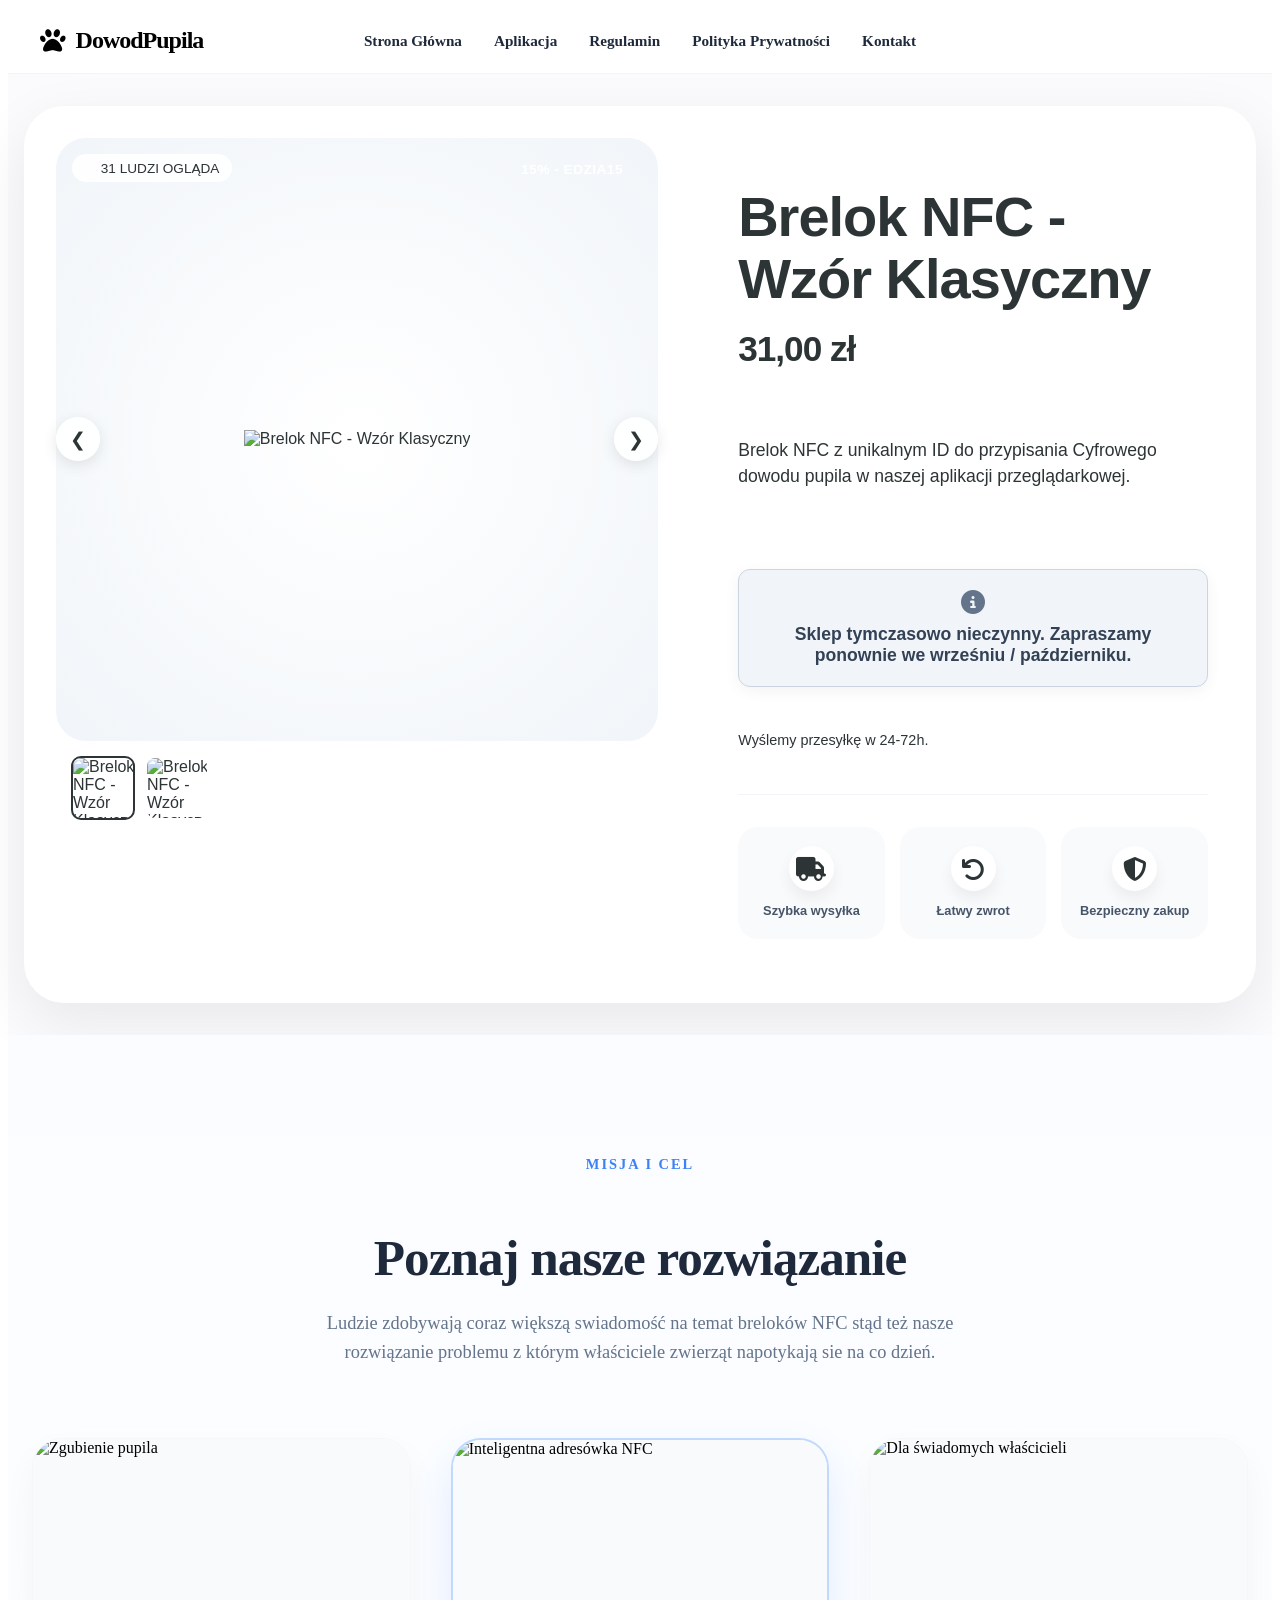
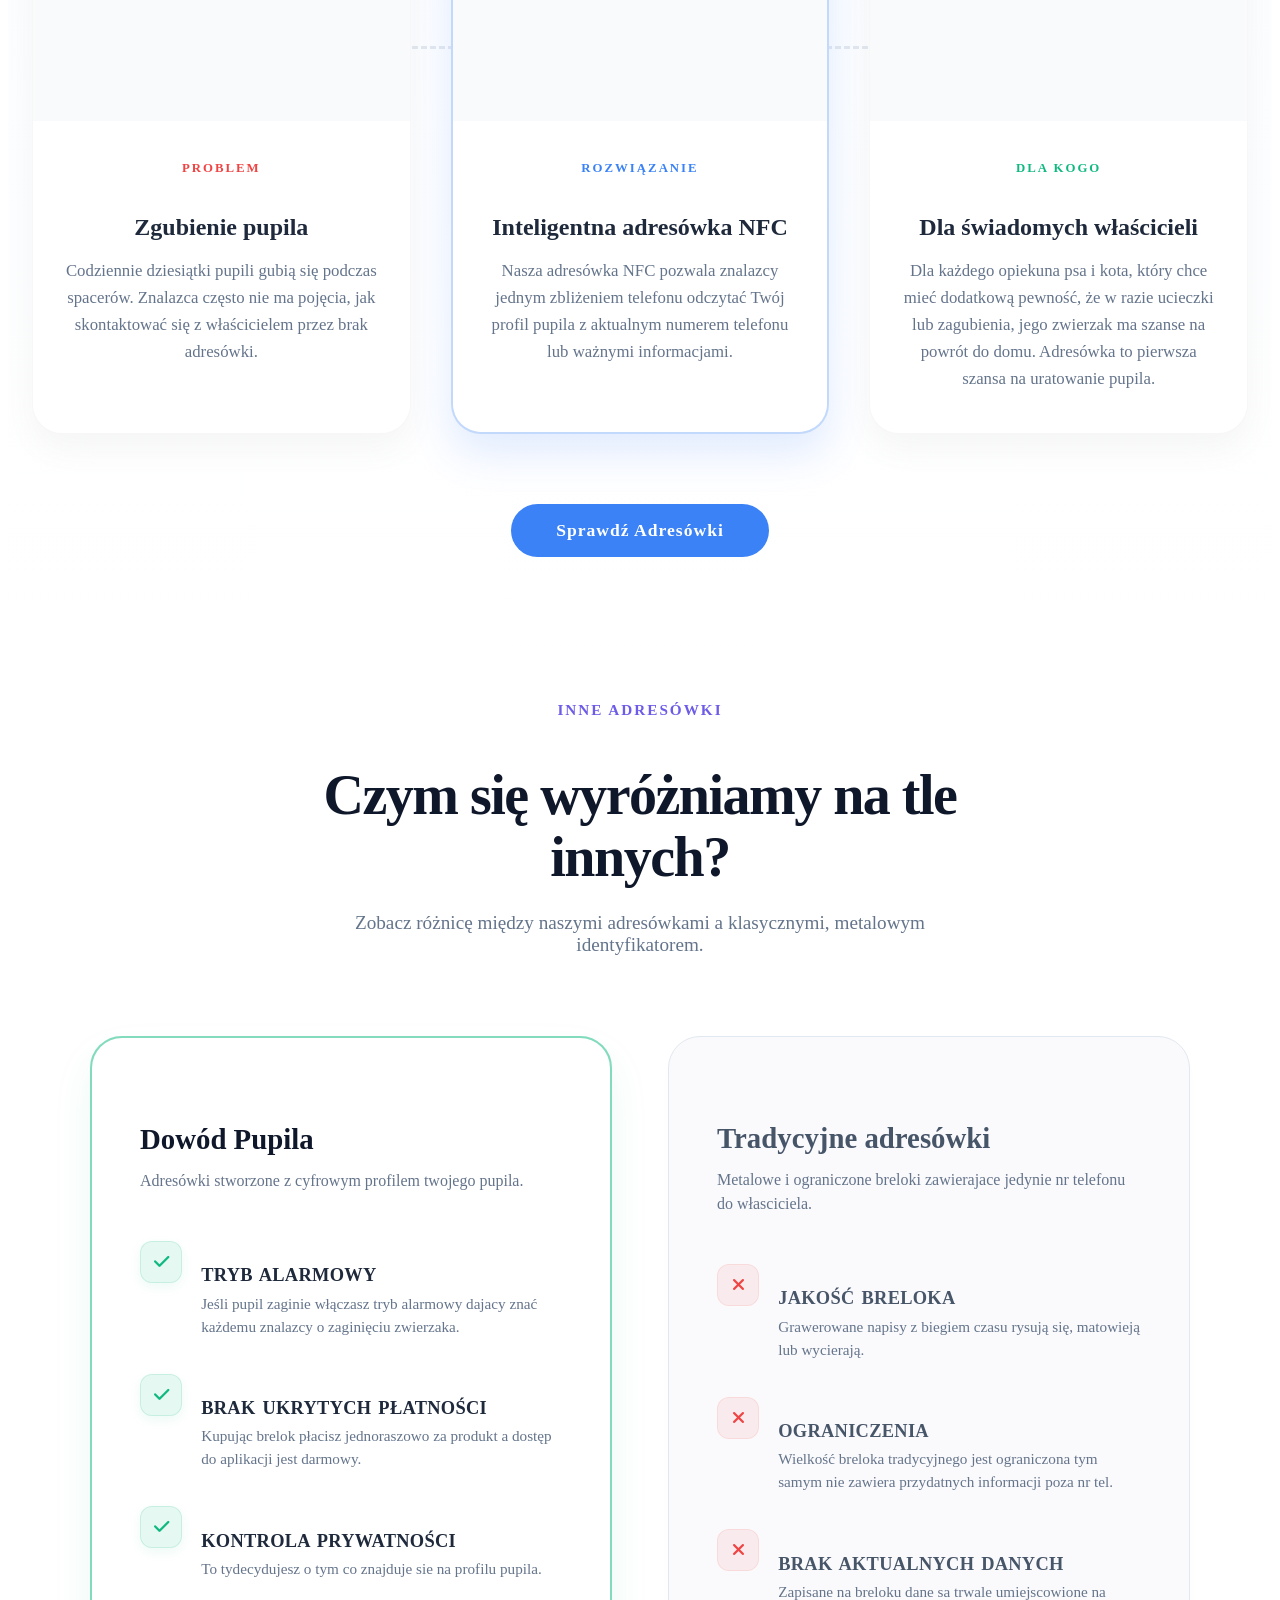
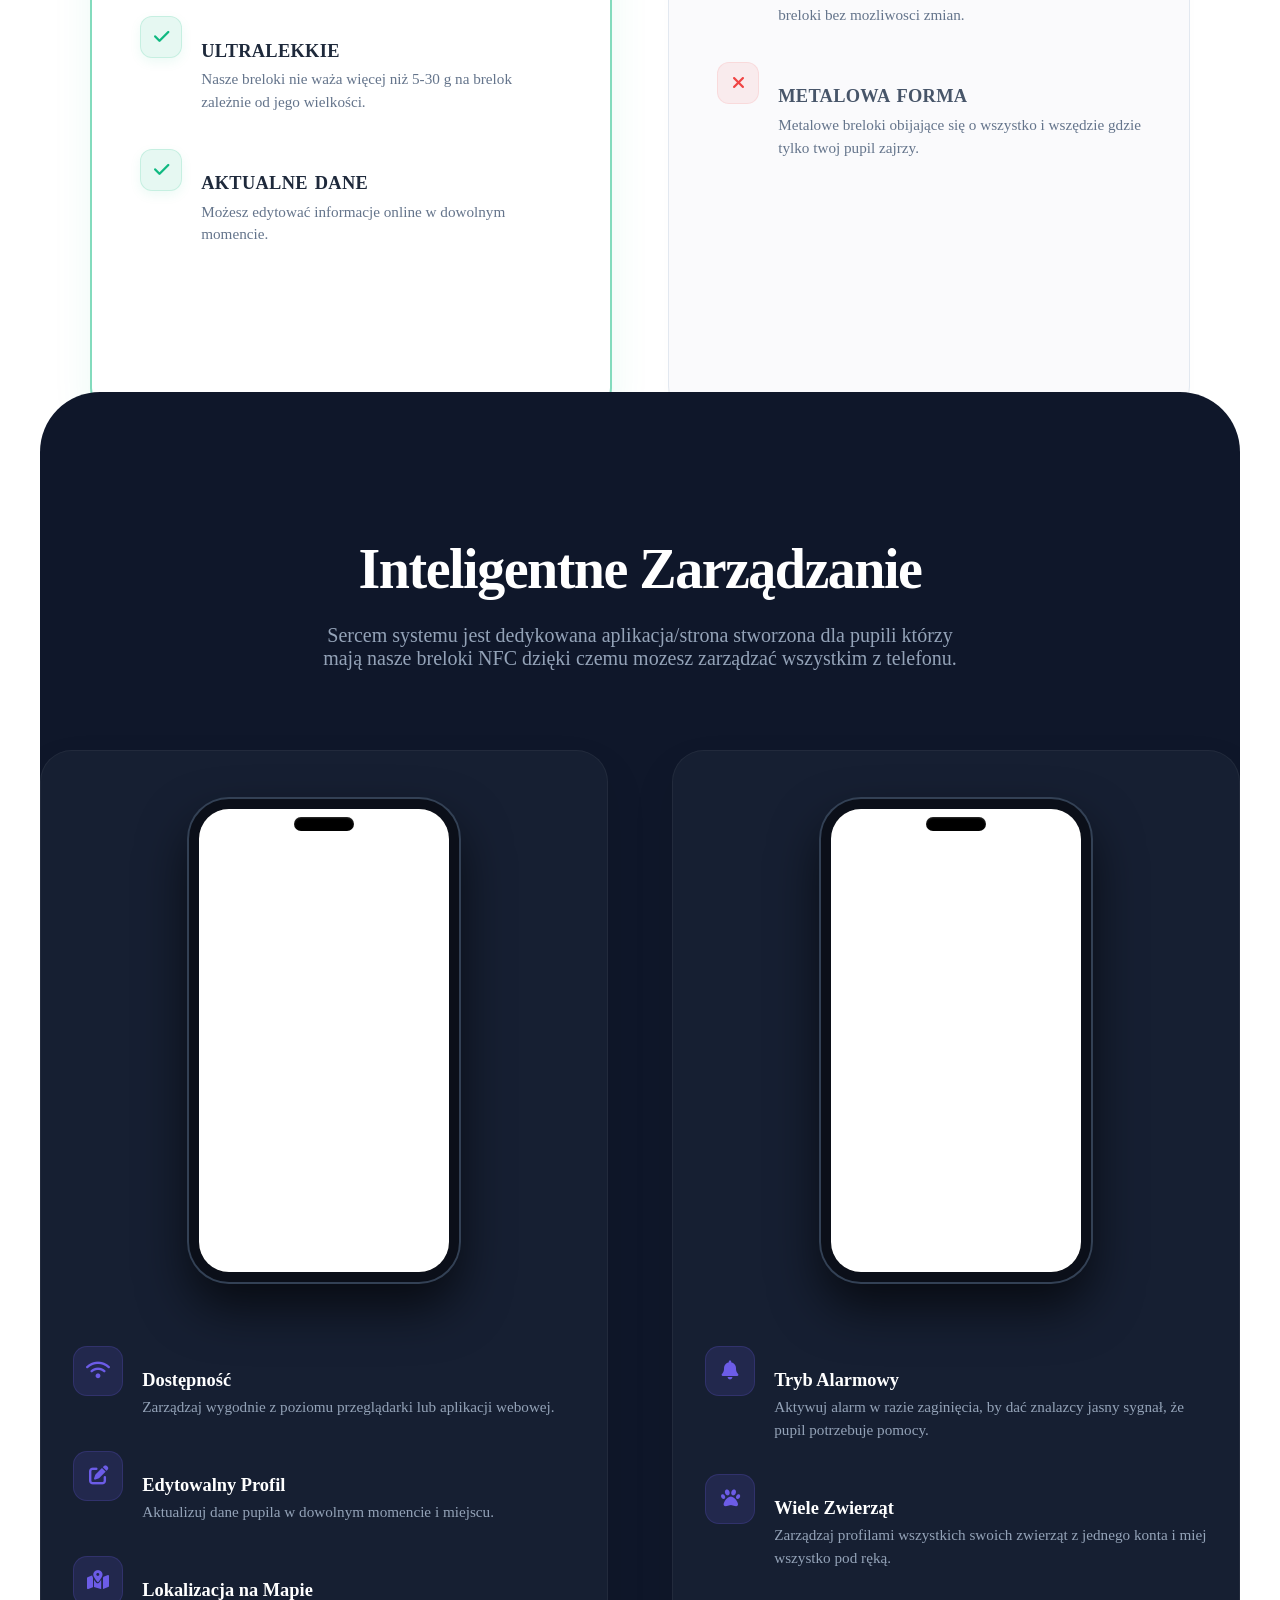
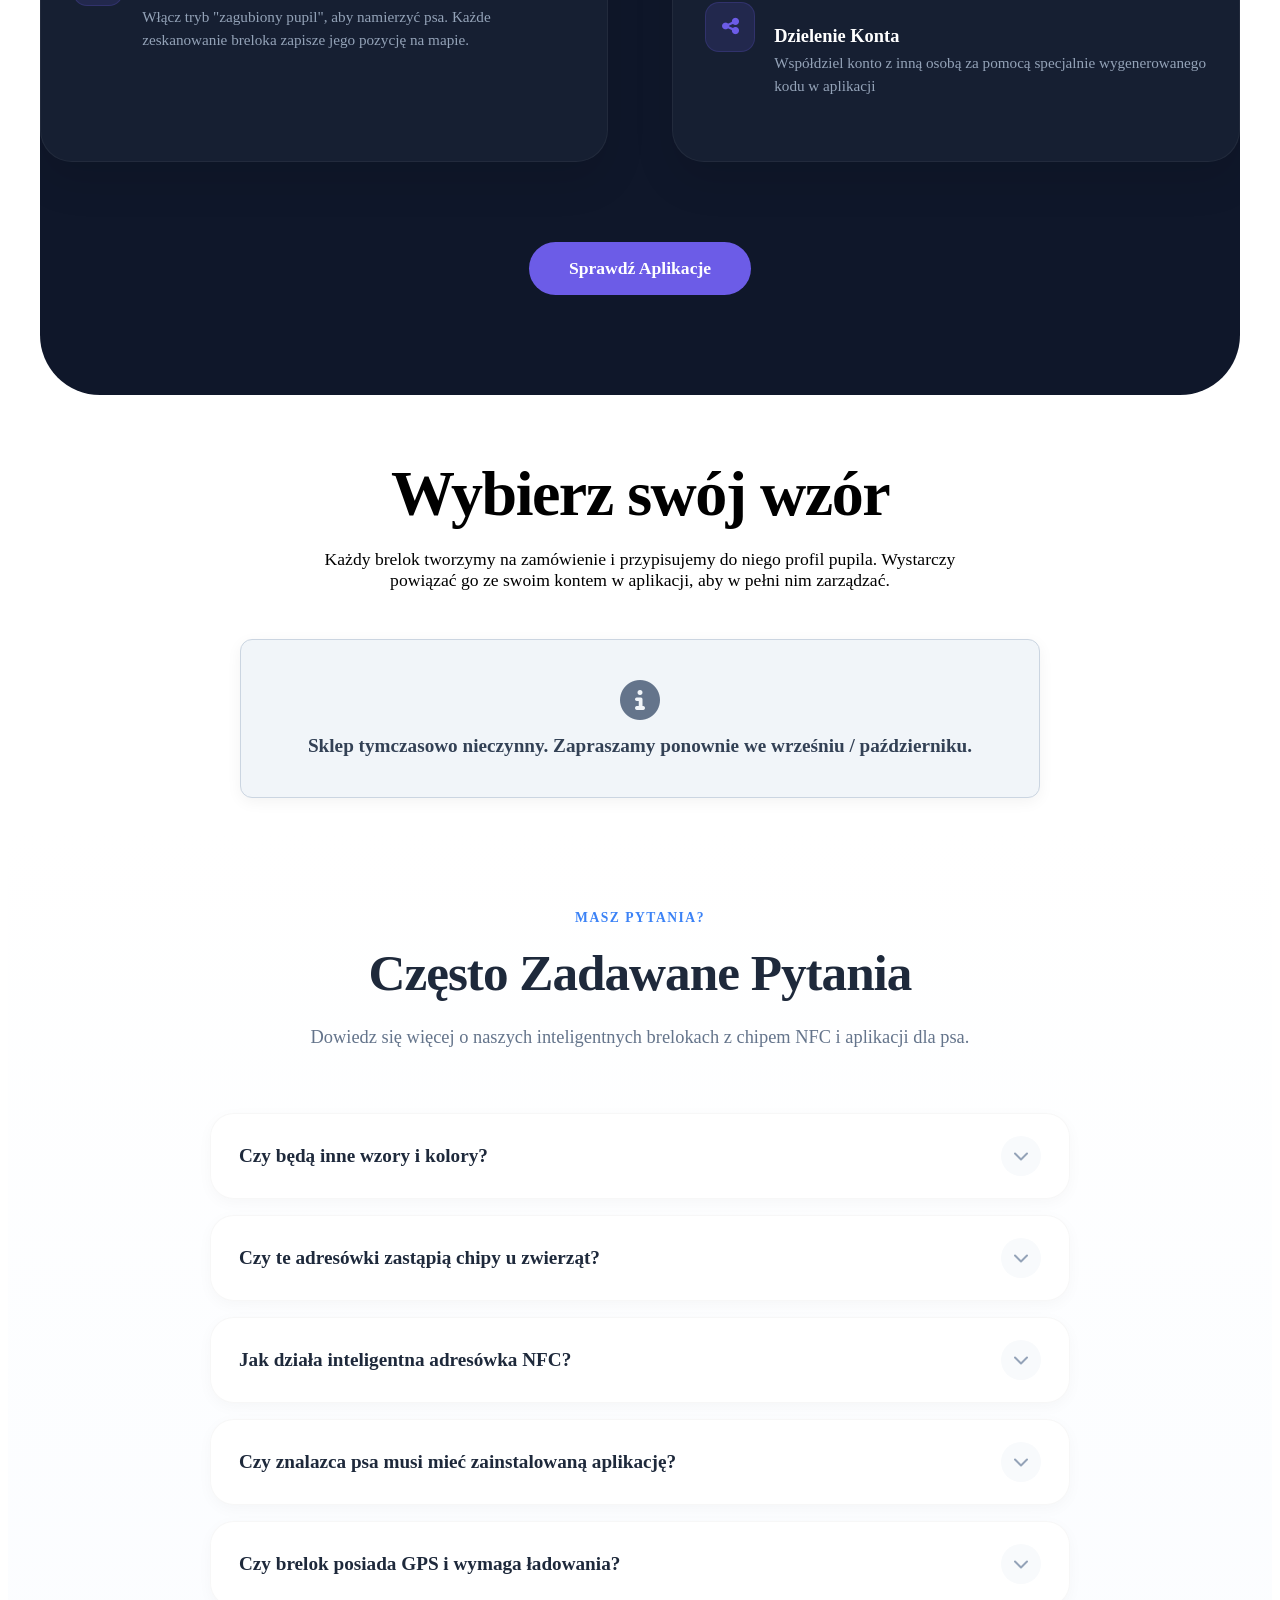
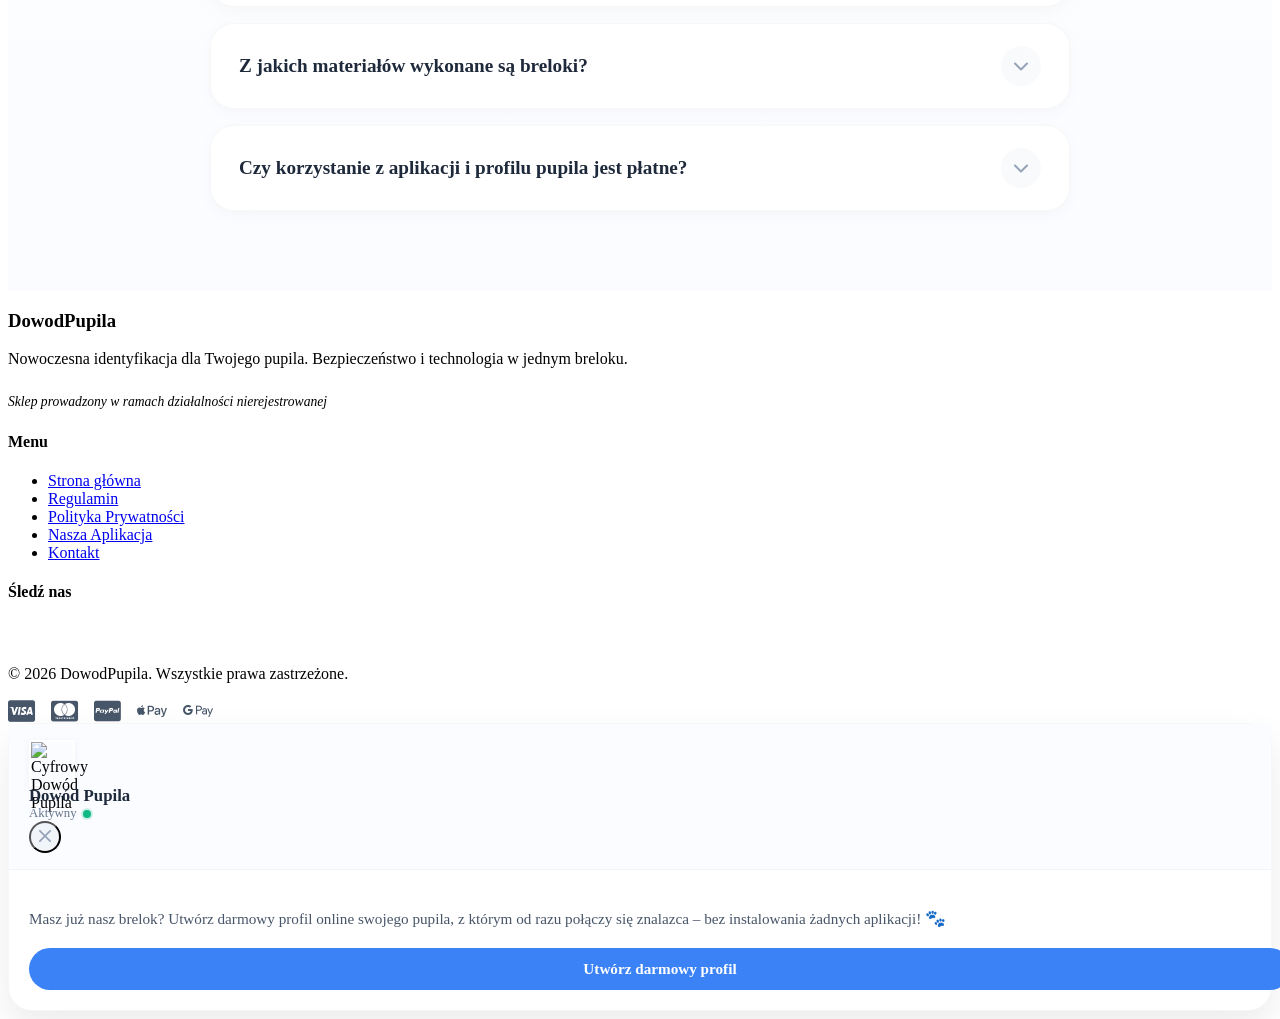
==== commit 213c40a5: "Add files via upload" ====
--- a/pages/index.html
+++ b/pages/index.html
@@ -41,7 +41,7 @@
   window.Shopify.SignInWithShop.assetMetrics = { sampleRate: 0.01 };
   window.Shopify.SignInWithShop.eligible = true;
 </script>
-<script id="shop-js-analytics" type="application/json">{"pageType":"page"}</script>
+<script id="shop-js-analytics" type="application/json">{"pageType":"index"}</script>
 <script defer="defer" async="" type="module" src="//dowodpupila.pl/cdn/shopifycloud/shop-js/modules/v2/loader.init-shop-cart-sync.pl.esm.js"></script>
 <script type="module">
   await import("//dowodpupila.pl/cdn/shopifycloud/shop-js/modules/v2/loader.init-shop-cart-sync.pl.esm.js");
@@ -54,7 +54,7 @@
   if (!window.Shopify.featureAssets) window.Shopify.featureAssets = {};
   window.Shopify.featureAssets['shop-js'] = {"shop-toast-manager":["modules/v2/loader.shop-toast-manager.pl.esm.js"],"shop-button":["modules/v2/loader.shop-button.pl.esm.js"],"shop-cash-offers":["modules/v2/loader.shop-cash-offers.pl.esm.js"],"listener":["modules/v2/loader.listener.pl.esm.js"],"shop-login-button":["modules/v2/loader.shop-login-button.pl.esm.js"],"init-windoid":["modules/v2/loader.init-windoid.pl.esm.js"],"avatar":["modules/v2/loader.avatar.pl.esm.js"],"init-fed-cm":["modules/v2/loader.init-fed-cm.pl.esm.js"],"init-shop-user-recognition":["modules/v2/loader.init-shop-user-recognition.pl.esm.js"],"checkout-modal":["modules/v2/loader.checkout-modal.pl.esm.js"],"init-shop-cart-sync":["modules/v2/loader.init-shop-cart-sync.pl.esm.js"],"init-customer-accounts-sign-up":["modules/v2/loader.init-customer-accounts-sign-up.pl.esm.js"],"init-shop-email-lookup-coordinator":["modules/v2/loader.init-shop-email-lookup-coordinator.pl.esm.js"],"init-shop-for-new-customer-accounts":["modules/v2/loader.init-shop-for-new-customer-accounts.pl.esm.js"],"pay-button":["modules/v2/loader.pay-button.pl.esm.js"],"shop-cart-sync":["modules/v2/loader.shop-cart-sync.pl.esm.js"],"shop-login":["modules/v2/loader.shop-login.pl.esm.js"],"shop-user-recognition":["modules/v2/loader.shop-user-recognition.pl.esm.js"],"shop-follow-button":["modules/v2/loader.shop-follow-button.pl.esm.js"],"init-customer-accounts":["modules/v2/loader.init-customer-accounts.pl.esm.js"],"lead-capture":["modules/v2/loader.lead-capture.pl.esm.js"],"payment-terms":["modules/v2/loader.payment-terms.pl.esm.js"]};
 </script>
-<script id="__st">var __st={"a":105600909644,"offset":7200,"reqid":"5e729798-84bc-4075-9dd4-e16ae47c2df1-1781499476","pageurl":"dowodpupila.pl\/pages\/contact","s":"pages-729094881612","u":"63e8ecdfac99","p":"page","rtyp":"page","rid":729094881612};</script>
+<script id="__st">var __st={"a":105600909644,"offset":7200,"reqid":"e6fe421f-0acb-46e4-a9db-06df8a72a9a7-1781499394","pageurl":"dowodpupila.pl\/","u":"9db67dc759dc","p":"home"};</script>
 <script>window.ShopifyPaypalV4VisibilityTracking = true;</script>
 <script id="captcha-bootstrap">!function(){'use strict';const t='contact',e='account',n='new_comment',o=[[t,t],['blogs',n],['comments',n],[t,'customer']],c=[[e,'customer_login'],[e,'guest_login'],[e,'recover_customer_password'],[e,'create_customer']],r=t=>t.map((([t,e])=>`form[action*='/${t}']:not([data-nocaptcha='true']) input[name='form_type'][value='${e}']`)).join(','),a=t=>()=>t?[...document.querySelectorAll(t)].map((t=>t.form)):[];function s(){const t=[...o],e=r(t);return a(e)}const i='password',u='form_key',d=['recaptcha-v3-token','g-recaptcha-response','h-captcha-response',i],f=()=>{try{return window.sessionStorage}catch{return}},m='__shopify_v',_=t=>t.elements[u];function p(t,e,n=!1){try{const o=window.sessionStorage,c=JSON.parse(o.getItem(e)),{data:r}=function(t){const{data:e,action:n}=t;return t[m]||n?{data:e,action:n}:{data:t,action:n}}(c);for(const[e,n]of Object.entries(r))t.elements[e]&&(t.elements[e].value=n);n&&o.removeItem(e)}catch(o){console.error('form repopulation failed',{error:o})}}const l='form_type',E='cptcha';function T(t){t.dataset[E]=!0}const w=window,h=w.document,L='Shopify',v='ce_forms',y='captcha';let A=!1;((t,e)=>{const n=(g='f06e6c50-85a8-45c8-87d0-21a2b65856fe',I='https://cdn.shopify.com/shopifycloud/storefront-forms-hcaptcha/ce_storefront_forms_captcha_hcaptcha.v1.5.2.iife.js',D={infoText:'Chronione przez hCaptcha',privacyText:'Prywatność',termsText:'Warunki'},(t,e,n)=>{const o=w[L][v],c=o.bindForm;if(c)return c(t,g,e,D).then(n);var r;o.q.push([[t,g,e,D],n]),r=I,A||(h.body.append(Object.assign(h.createElement('script'),{id:'captcha-provider',async:!0,src:r})),A=!0)});var g,I,D;w[L]=w[L]||{},w[L][v]=w[L][v]||{},w[L][v].q=[],w[L][y]=w[L][y]||{},w[L][y].protect=function(t,e){n(t,void 0,e),T(t)},Object.freeze(w[L][y]),function(t,e,n,w,h,L){const[v,y,A,g]=function(t,e,n){const i=e?o:[],u=t?c:[],d=[...i,...u],f=r(d),m=r(i),_=r(d.filter((([t,e])=>n.includes(e))));return[a(f),a(m),a(_),s()]}(w,h,L),I=t=>{const e=t.target;return e instanceof HTMLFormElement?e:e&&e.form},D=t=>v().includes(t);t.addEventListener('submit',(t=>{const e=I(t);if(!e)return;const n=D(e)&&!e.dataset.hcaptchaBound&&!e.dataset.recaptchaBound,o=_(e),c=g().includes(e)&&(!o||!o.value);(n||c)&&t.preventDefault(),c&&!n&&(function(t){try{if(!f())return;!function(t){const e=f();if(!e)return;const n=_(t);if(!n)return;const o=n.value;o&&e.removeItem(o)}(t);const e=Array.from(Array(32),(()=>Math.random().toString(36)[2])).join('');!function(t,e){_(t)||t.append(Object.assign(document.createElement('input'),{type:'hidden',name:u})),t.elements[u].value=e}(t,e),function(t,e){const n=f();if(!n)return;const o=[...t.querySelectorAll(`input[type='${i}']`)].map((({name:t})=>t)),c=[...d,...o],r={};for(const[a,s]of new FormData(t).entries())c.includes(a)||(r[a]=s);n.setItem(e,JSON.stringify({[m]:1,action:t.action,data:r}))}(t,e)}catch(e){console.error('failed to persist form',e)}}(e),e.submit())}));const S=(t,e)=>{t&&!t.dataset[E]&&(n(t,e.some((e=>e===t))),T(t))};for(const o of['focusin','change'])t.addEventListener(o,(t=>{const e=I(t);D(e)&&S(e,y())}));const B=e.get('form_key'),M=e.get(l),P=B&&M;t.addEventListener('DOMContentLoaded',(()=>{const t=y();if(P)for(const e of t)e.elements[l].value===M&&p(e,B);[...new Set([...A(),...v().filter((t=>'true'===t.dataset.shopifyCaptcha))])].forEach((e=>S(e,t)))}))}(h,new URLSearchParams(w.location.search),n,t,e,['guest_login'])})(!0,!0)}();</script>
 <script integrity="sha256-JjoPp5ZfB1sSAs5SQaol1x1GgvveM+BgmRzyDexInEQ=" data-source-attribution="shopify.loadfeatures" defer="defer" src="//dowodpupila.pl/cdn/shopifycloud/storefront/assets/storefront/load_feature-1bd60354.js" crossorigin="anonymous"></script>
@@ -176,21 +176,21 @@
 
 
 <!-- END app snippet --><!-- BEGIN app snippet: avada-seo-social-post --><!-- END app snippet -->
-<!-- END app block --><link rel="canonical" href="https://dowodpupila.pl/pages/contact">
+<!-- END app block --><link rel="canonical" href="https://dowodpupila.pl/">
 <meta property="og:image" content="https://cdn.shopify.com/s/files/1/1056/0090/9644/files/logo.png?v=1778066592">
 <meta property="og:image:secure_url" content="https://cdn.shopify.com/s/files/1/1056/0090/9644/files/logo.png?v=1778066592">
 <meta property="og:image:width" content="1254">
 <meta property="og:image:height" content="1254">
 <link href="https://monorail-edge.shopifysvc.com" rel="dns-prefetch">
-<script>(function(){if ("sendBeacon" in navigator && "performance" in window) {try {var session_token_from_headers = performance.getEntriesByType('navigation')[0].serverTiming.find(x => x.name == '_s').description;} catch {var session_token_from_headers = undefined;}var session_cookie_matches = document.cookie.match(/_shopify_s=([^;]*)/);var session_token_from_cookie = session_cookie_matches && session_cookie_matches.length === 2 ? session_cookie_matches[1] : "";var session_token = session_token_from_headers || session_token_from_cookie || "";function handle_abandonment_event(e) {var entries = performance.getEntries().filter(function(entry) {return /monorail-edge.shopifysvc.com/.test(entry.name);});if (!window.abandonment_tracked && entries.length === 0) {window.abandonment_tracked = true;var currentMs = Date.now();var navigation_start = performance.timing.navigationStart;var payload = {shop_id: 105600909644,url: window.location.href,navigation_start,duration: currentMs - navigation_start,session_token,page_type: "page"};window.navigator.sendBeacon("https://monorail-edge.shopifysvc.com/v1/produce", JSON.stringify({schema_id: "online_store_buyer_site_abandonment/1.1",payload: payload,metadata: {event_created_at_ms: currentMs,event_sent_at_ms: currentMs}}));}}window.addEventListener('pagehide', handle_abandonment_event);}}());</script>
+<script>(function(){if ("sendBeacon" in navigator && "performance" in window) {try {var session_token_from_headers = performance.getEntriesByType('navigation')[0].serverTiming.find(x => x.name == '_s').description;} catch {var session_token_from_headers = undefined;}var session_cookie_matches = document.cookie.match(/_shopify_s=([^;]*)/);var session_token_from_cookie = session_cookie_matches && session_cookie_matches.length === 2 ? session_cookie_matches[1] : "";var session_token = session_token_from_headers || session_token_from_cookie || "";function handle_abandonment_event(e) {var entries = performance.getEntries().filter(function(entry) {return /monorail-edge.shopifysvc.com/.test(entry.name);});if (!window.abandonment_tracked && entries.length === 0) {window.abandonment_tracked = true;var currentMs = Date.now();var navigation_start = performance.timing.navigationStart;var payload = {shop_id: 105600909644,url: window.location.href,navigation_start,duration: currentMs - navigation_start,session_token,page_type: "index"};window.navigator.sendBeacon("https://monorail-edge.shopifysvc.com/v1/produce", JSON.stringify({schema_id: "online_store_buyer_site_abandonment/1.1",payload: payload,metadata: {event_created_at_ms: currentMs,event_sent_at_ms: currentMs}}));}}window.addEventListener('pagehide', handle_abandonment_event);}}());</script>
 <script>
   window.__TREKKIE_SHIM_QUEUE = window.__TREKKIE_SHIM_QUEUE || [];
 </script>
-<script id="web-pixels-manager-setup">(function(){var wpmLoader=function(){"use strict";return function(e,d,r,n){var o=arguments.length>4&&void 0!==arguments[4]?arguments[4]:{};if(!Boolean(null==(i=null==(a=window.Shopify)?void 0:a.analytics)?void 0:i.replayQueue)){var a,i;window.Shopify=window.Shopify||{};var t=window.Shopify;t.analytics=t.analytics||{};var s=t.analytics;s.replayQueue=[],s.publish=function(e,d,r){return s.replayQueue.push([e,d,r]),!0};try{self.performance.mark("wpm:start")}catch(e){}var l,u,c,m,p,f,h,g,y,w,v,b,S,P=(u=(l={modern:/Edge?\/(1{2}[4-9]|1[2-9]\d|[2-9]\d{2}|\d{4,})\.\d+(\.\d+|)|Firefox\/(1{2}[4-9]|1[2-9]\d|[2-9]\d{2}|\d{4,})\.\d+(\.\d+|)|Chrom(ium|e)\/(9{2}|\d{3,})\.\d+(\.\d+|)|(Maci|X1{2}).+ Version\/(15\.\d+|(1[6-9]|[2-9]\d|\d{3,})\.\d+)([,.]\d+|)( \(\w+\)|)( Mobile\/\w+|) Safari\/|Chrome.+OPR\/(9{2}|\d{3,})\.\d+\.\d+|(CPU[ +]OS|iPhone[ +]OS|CPU[ +]iPhone|CPU IPhone OS|CPU iPad OS)[ +]+(15[._]\d+|(1[6-9]|[2-9]\d|\d{3,})[._]\d+)([._]\d+|)|Android:?[ /-](13[3-9]|1[4-9]\d|[2-9]\d{2}|\d{4,})(\.\d+|)(\.\d+|)|Android.+Firefox\/(13[5-9]|1[4-9]\d|[2-9]\d{2}|\d{4,})\.\d+(\.\d+|)|Android.+Chrom(ium|e)\/(13[3-9]|1[4-9]\d|[2-9]\d{2}|\d{4,})\.\d+(\.\d+|)|SamsungBrowser\/([2-9]\d|\d{3,})\.\d+/,legacy:/Edge?\/(1[6-9]|[2-9]\d|\d{3,})\.\d+(\.\d+|)|Firefox\/(5[4-9]|[6-9]\d|\d{3,})\.\d+(\.\d+|)|Chrom(ium|e)\/(5[1-9]|[6-9]\d|\d{3,})\.\d+(\.\d+|)([\d.]+$|.*Safari\/(?![\d.]+ Edge\/[\d.]+$))|(Maci|X1{2}).+ Version\/(10\.\d+|(1[1-9]|[2-9]\d|\d{3,})\.\d+)([,.]\d+|)( \(\w+\)|)( Mobile\/\w+|) Safari\/|Chrome.+OPR\/(3[89]|[4-9]\d|\d{3,})\.\d+\.\d+|(CPU[ +]OS|iPhone[ +]OS|CPU[ +]iPhone|CPU IPhone OS|CPU iPad OS)[ +]+(10[._]\d+|(1[1-9]|[2-9]\d|\d{3,})[._]\d+)([._]\d+|)|Android:?[ /-](13[3-9]|1[4-9]\d|[2-9]\d{2}|\d{4,})(\.\d+|)(\.\d+|)|Mobile Safari.+OPR\/([89]\d|\d{3,})\.\d+\.\d+|Android.+Firefox\/(13[5-9]|1[4-9]\d|[2-9]\d{2}|\d{4,})\.\d+(\.\d+|)|Android.+Chrom(ium|e)\/(13[3-9]|1[4-9]\d|[2-9]\d{2}|\d{4,})\.\d+(\.\d+|)|Android.+(UC? ?Browser|UCWEB|U3)[ /]?(15\.([5-9]|\d{2,})|(1[6-9]|[2-9]\d|\d{3,})\.\d+)\.\d+|SamsungBrowser\/(5\.\d+|([6-9]|\d{2,})\.\d+)|Android.+MQ{2}Browser\/(14(\.(9|\d{2,})|)|(1[5-9]|[2-9]\d|\d{3,})(\.\d+|))(\.\d+|)|K[Aa][Ii]OS\/(3\.\d+|([4-9]|\d{2,})\.\d+)(\.\d+|)/}).modern,c=l.legacy,(m=navigator.userAgent).match(u)?"modern":m.match(c)?"legacy":"unknown"),C="modern"===P?"modern":"legacy",_=(null!=n?n:{modern:"",legacy:""})[C],O=[(p={baseUrl:d,hashVersion:r,buildTarget:C}).baseUrl,"/wpm","/b",p.hashVersion,"modern"===p.buildTarget?"m":"l",".js"].join(""),U=(f={version:r,bundleTarget:P,surface:e.surface,pageUrl:self.location.href,monorailEndpoint:e.monorailEndpoint},h=f.version,g=f.bundleTarget,y=f.surface,w=f.pageUrl,v=f.monorailEndpoint,{emit:function(e){var d=e.status,r=e.errorMsg,n=(new Date).getTime(),o=JSON.stringify({metadata:{event_sent_at_ms:n},events:[{schema_id:"web_pixels_manager_load/3.1",payload:{version:h,bundle_target:g,page_url:w,status:d,surface:y,error_msg:r},metadata:{event_created_at_ms:n}}]});if(!v)return console&&console.warn&&console.warn("[Web Pixels Manager] No Monorail endpoint provided, skipping logging."),!1;try{return self.navigator.sendBeacon.bind(self.navigator)(v,o)}catch(e){}var a=new XMLHttpRequest;try{return a.open("POST",v,!0),a.setRequestHeader("Content-Type","text/plain"),a.send(o),!0}catch(e){return console&&console.warn&&console.warn("[Web Pixels Manager] Got an unhandled error while logging to Monorail."),!1}}});try{o.browserTarget=P,function(e){var d=e.src,r=e.async,n=void 0===r||r,o=e.onload,a=e.onerror,i=e.sri,t=e.scriptDataAttributes,s=void 0===t?{}:t,l=document.createElement("script"),u=document.querySelector("head"),c=document.querySelector("body");if(l.async=n,l.src=d,i&&(l.integrity=i,l.crossOrigin="anonymous"),s)for(var m in s)if(Object.prototype.hasOwnProperty.call(s,m))try{l.dataset[m]=s[m]}catch(e){}if(o&&l.addEventListener("load",o),a&&l.addEventListener("error",a),u)u.appendChild(l);else{if(!c)throw new Error("Did not find a head or body element to append the script");c.appendChild(l)}}({src:O,async:!0,onload:function(){if(!function(){var e,d;return Boolean(null==(d=null==(e=window.Shopify)?void 0:e.analytics)?void 0:d.initialized)}()){var d=window.webPixelsManager.init(e)||void 0;if(d){var r=window.Shopify.analytics;r.replayQueue.forEach(function(e){var r=e[0],n=e[1],o=e[2];d.publishCustomEvent(r,n,o)}),r.replayQueue=[],r.publish=d.publishCustomEvent,r.visitor=d.visitor,r.initialized=!0}}},onerror:function(){return U.emit({status:"failed",errorMsg:"".concat(O," has failed to load")})},sri:(b=_,S=/^sha384-[A-Za-z0-9+/=]+$/,"string"==typeof b&&S.test(b)?_:""),scriptDataAttributes:o}),U.emit({status:"loading"})}catch(e){U.emit({status:"failed",errorMsg:(null==e?void 0:e.message)||"Unknown error"})}}}}();wpmLoader({shopId: 105600909644,storefrontBaseUrl: "https://dowodpupila.pl",extensionsBaseUrl: "https://extensions.shopifycdn.com/cdn/shopifycloud/web-pixels-manager",monorailEndpoint: "https://monorail-edge.shopifysvc.com/unstable/produce_batch",surface: "storefront-renderer",enabledBetaFlags: ["d5bdd5d0","f36ec97b","2b8f910e"],webPixelsConfigList: [{"id":"shopify-app-pixel","configuration":"{}","eventPayloadVersion":"v1","runtimeContext":"STRICT","scriptVersion":"0460","apiClientId":"shopify-pixel","type":"APP","privacyPurposes":["ANALYTICS","MARKETING"]},{"id":"shopify-custom-pixel","eventPayloadVersion":"v1","runtimeContext":"LAX","scriptVersion":"0460","apiClientId":"shopify-pixel","type":"CUSTOM","privacyPurposes":["ANALYTICS","MARKETING"]}],isMerchantRequest: false,initData: {"shop":{"name":"dowodpupila","paymentSettings":{"currencyCode":"PLN"},"myshopifyDomain":"06jdqj-s3.myshopify.com","countryCode":"PL","storefrontUrl":"https:\/\/dowodpupila.pl"},"customer":null,"cart":null,"checkout":null,"productVariants":[],"products":[],"purchasingCompany":null,"page":{"pageType":"page","resourceId":729094881612}},},"https://dowodpupila.pl/cdn","032da393w19368061p0cc732e2m671615c3",{"modern":"","legacy":""},{"trekkieShim":true,"apiClientId":"580111","pageType":"page","resourceId":"729094881612","shopId":"105600909644","storefrontBaseUrl":"https:\/\/dowodpupila.pl","extensionBaseUrl":"https:\/\/extensions.shopifycdn.com\/cdn\/shopifycloud\/web-pixels-manager","surface":"storefront-renderer","enabledBetaFlags":"[\"d5bdd5d0\", \"f36ec97b\", \"2b8f910e\"]","isMerchantRequest":"false","hashVersion":"032da393w19368061p0cc732e2m671615c3","publish":"custom","events":"[[\"page_viewed\",{}]]"});})();</script><script>
+<script id="web-pixels-manager-setup">(function(){var wpmLoader=function(){"use strict";return function(e,d,r,n){var o=arguments.length>4&&void 0!==arguments[4]?arguments[4]:{};if(!Boolean(null==(i=null==(a=window.Shopify)?void 0:a.analytics)?void 0:i.replayQueue)){var a,i;window.Shopify=window.Shopify||{};var t=window.Shopify;t.analytics=t.analytics||{};var s=t.analytics;s.replayQueue=[],s.publish=function(e,d,r){return s.replayQueue.push([e,d,r]),!0};try{self.performance.mark("wpm:start")}catch(e){}var l,u,c,m,p,f,h,g,y,w,v,b,S,P=(u=(l={modern:/Edge?\/(1{2}[4-9]|1[2-9]\d|[2-9]\d{2}|\d{4,})\.\d+(\.\d+|)|Firefox\/(1{2}[4-9]|1[2-9]\d|[2-9]\d{2}|\d{4,})\.\d+(\.\d+|)|Chrom(ium|e)\/(9{2}|\d{3,})\.\d+(\.\d+|)|(Maci|X1{2}).+ Version\/(15\.\d+|(1[6-9]|[2-9]\d|\d{3,})\.\d+)([,.]\d+|)( \(\w+\)|)( Mobile\/\w+|) Safari\/|Chrome.+OPR\/(9{2}|\d{3,})\.\d+\.\d+|(CPU[ +]OS|iPhone[ +]OS|CPU[ +]iPhone|CPU IPhone OS|CPU iPad OS)[ +]+(15[._]\d+|(1[6-9]|[2-9]\d|\d{3,})[._]\d+)([._]\d+|)|Android:?[ /-](13[3-9]|1[4-9]\d|[2-9]\d{2}|\d{4,})(\.\d+|)(\.\d+|)|Android.+Firefox\/(13[5-9]|1[4-9]\d|[2-9]\d{2}|\d{4,})\.\d+(\.\d+|)|Android.+Chrom(ium|e)\/(13[3-9]|1[4-9]\d|[2-9]\d{2}|\d{4,})\.\d+(\.\d+|)|SamsungBrowser\/([2-9]\d|\d{3,})\.\d+/,legacy:/Edge?\/(1[6-9]|[2-9]\d|\d{3,})\.\d+(\.\d+|)|Firefox\/(5[4-9]|[6-9]\d|\d{3,})\.\d+(\.\d+|)|Chrom(ium|e)\/(5[1-9]|[6-9]\d|\d{3,})\.\d+(\.\d+|)([\d.]+$|.*Safari\/(?![\d.]+ Edge\/[\d.]+$))|(Maci|X1{2}).+ Version\/(10\.\d+|(1[1-9]|[2-9]\d|\d{3,})\.\d+)([,.]\d+|)( \(\w+\)|)( Mobile\/\w+|) Safari\/|Chrome.+OPR\/(3[89]|[4-9]\d|\d{3,})\.\d+\.\d+|(CPU[ +]OS|iPhone[ +]OS|CPU[ +]iPhone|CPU IPhone OS|CPU iPad OS)[ +]+(10[._]\d+|(1[1-9]|[2-9]\d|\d{3,})[._]\d+)([._]\d+|)|Android:?[ /-](13[3-9]|1[4-9]\d|[2-9]\d{2}|\d{4,})(\.\d+|)(\.\d+|)|Mobile Safari.+OPR\/([89]\d|\d{3,})\.\d+\.\d+|Android.+Firefox\/(13[5-9]|1[4-9]\d|[2-9]\d{2}|\d{4,})\.\d+(\.\d+|)|Android.+Chrom(ium|e)\/(13[3-9]|1[4-9]\d|[2-9]\d{2}|\d{4,})\.\d+(\.\d+|)|Android.+(UC? ?Browser|UCWEB|U3)[ /]?(15\.([5-9]|\d{2,})|(1[6-9]|[2-9]\d|\d{3,})\.\d+)\.\d+|SamsungBrowser\/(5\.\d+|([6-9]|\d{2,})\.\d+)|Android.+MQ{2}Browser\/(14(\.(9|\d{2,})|)|(1[5-9]|[2-9]\d|\d{3,})(\.\d+|))(\.\d+|)|K[Aa][Ii]OS\/(3\.\d+|([4-9]|\d{2,})\.\d+)(\.\d+|)/}).modern,c=l.legacy,(m=navigator.userAgent).match(u)?"modern":m.match(c)?"legacy":"unknown"),C="modern"===P?"modern":"legacy",_=(null!=n?n:{modern:"",legacy:""})[C],O=[(p={baseUrl:d,hashVersion:r,buildTarget:C}).baseUrl,"/wpm","/b",p.hashVersion,"modern"===p.buildTarget?"m":"l",".js"].join(""),U=(f={version:r,bundleTarget:P,surface:e.surface,pageUrl:self.location.href,monorailEndpoint:e.monorailEndpoint},h=f.version,g=f.bundleTarget,y=f.surface,w=f.pageUrl,v=f.monorailEndpoint,{emit:function(e){var d=e.status,r=e.errorMsg,n=(new Date).getTime(),o=JSON.stringify({metadata:{event_sent_at_ms:n},events:[{schema_id:"web_pixels_manager_load/3.1",payload:{version:h,bundle_target:g,page_url:w,status:d,surface:y,error_msg:r},metadata:{event_created_at_ms:n}}]});if(!v)return console&&console.warn&&console.warn("[Web Pixels Manager] No Monorail endpoint provided, skipping logging."),!1;try{return self.navigator.sendBeacon.bind(self.navigator)(v,o)}catch(e){}var a=new XMLHttpRequest;try{return a.open("POST",v,!0),a.setRequestHeader("Content-Type","text/plain"),a.send(o),!0}catch(e){return console&&console.warn&&console.warn("[Web Pixels Manager] Got an unhandled error while logging to Monorail."),!1}}});try{o.browserTarget=P,function(e){var d=e.src,r=e.async,n=void 0===r||r,o=e.onload,a=e.onerror,i=e.sri,t=e.scriptDataAttributes,s=void 0===t?{}:t,l=document.createElement("script"),u=document.querySelector("head"),c=document.querySelector("body");if(l.async=n,l.src=d,i&&(l.integrity=i,l.crossOrigin="anonymous"),s)for(var m in s)if(Object.prototype.hasOwnProperty.call(s,m))try{l.dataset[m]=s[m]}catch(e){}if(o&&l.addEventListener("load",o),a&&l.addEventListener("error",a),u)u.appendChild(l);else{if(!c)throw new Error("Did not find a head or body element to append the script");c.appendChild(l)}}({src:O,async:!0,onload:function(){if(!function(){var e,d;return Boolean(null==(d=null==(e=window.Shopify)?void 0:e.analytics)?void 0:d.initialized)}()){var d=window.webPixelsManager.init(e)||void 0;if(d){var r=window.Shopify.analytics;r.replayQueue.forEach(function(e){var r=e[0],n=e[1],o=e[2];d.publishCustomEvent(r,n,o)}),r.replayQueue=[],r.publish=d.publishCustomEvent,r.visitor=d.visitor,r.initialized=!0}}},onerror:function(){return U.emit({status:"failed",errorMsg:"".concat(O," has failed to load")})},sri:(b=_,S=/^sha384-[A-Za-z0-9+/=]+$/,"string"==typeof b&&S.test(b)?_:""),scriptDataAttributes:o}),U.emit({status:"loading"})}catch(e){U.emit({status:"failed",errorMsg:(null==e?void 0:e.message)||"Unknown error"})}}}}();wpmLoader({shopId: 105600909644,storefrontBaseUrl: "https://dowodpupila.pl",extensionsBaseUrl: "https://extensions.shopifycdn.com/cdn/shopifycloud/web-pixels-manager",monorailEndpoint: "https://monorail-edge.shopifysvc.com/unstable/produce_batch",surface: "storefront-renderer",enabledBetaFlags: ["d5bdd5d0","f36ec97b","2b8f910e"],webPixelsConfigList: [{"id":"shopify-app-pixel","configuration":"{}","eventPayloadVersion":"v1","runtimeContext":"STRICT","scriptVersion":"0460","apiClientId":"shopify-pixel","type":"APP","privacyPurposes":["ANALYTICS","MARKETING"]},{"id":"shopify-custom-pixel","eventPayloadVersion":"v1","runtimeContext":"LAX","scriptVersion":"0460","apiClientId":"shopify-pixel","type":"CUSTOM","privacyPurposes":["ANALYTICS","MARKETING"]}],isMerchantRequest: false,initData: {"shop":{"name":"dowodpupila","paymentSettings":{"currencyCode":"PLN"},"myshopifyDomain":"06jdqj-s3.myshopify.com","countryCode":"PL","storefrontUrl":"https:\/\/dowodpupila.pl"},"customer":null,"cart":null,"checkout":null,"productVariants":[],"products":[{"id":"15740708356428","handle":"brelok-nfc-wzor-klasyczny","title":"","vendor":"","type":null,"untranslatedTitle":null,"url":null,"remoteShopId":null,"variants":[{"id":"57468960276812","price":{"amount":0.0,"currencyCode":"PLN"},"image":null,"sku":null,"title":null,"untranslatedTitle":null}]},{"id":"15747322085708","handle":"brelok-nfc-wzor-z-pazurem-1-2-brelok-50","title":"","vendor":"","type":null,"untranslatedTitle":null,"url":null,"remoteShopId":null,"variants":[{"id":"57491065307468","price":{"amount":0.0,"currencyCode":"PLN"},"image":null,"sku":null,"title":null,"untranslatedTitle":null}]},{"id":"15747298165068","handle":"brelok-nfc-wzor-z-pazurem-kopia","title":"","vendor":"","type":null,"untranslatedTitle":null,"url":null,"remoteShopId":null,"variants":[{"id":"57491004784972","price":{"amount":0.0,"currencyCode":"PLN"},"image":null,"sku":null,"title":null,"untranslatedTitle":null}]},{"id":"15740709241164","handle":"brelok-nfc-wzor-z-pazurem","title":"","vendor":"","type":null,"untranslatedTitle":null,"url":null,"remoteShopId":null,"variants":[{"id":"57468962046284","price":{"amount":0.0,"currencyCode":"PLN"},"image":null,"sku":null,"title":null,"untranslatedTitle":null}]}],"purchasingCompany":null,"page":{"pageType":"home","resourceId":null}},},"https://dowodpupila.pl/cdn","032da393w19368061p0cc732e2m671615c3",{"modern":"","legacy":""},{"trekkieShim":true,"apiClientId":"580111","pageType":"home","shopId":"105600909644","storefrontBaseUrl":"https:\/\/dowodpupila.pl","extensionBaseUrl":"https:\/\/extensions.shopifycdn.com\/cdn\/shopifycloud\/web-pixels-manager","surface":"storefront-renderer","enabledBetaFlags":"[\"d5bdd5d0\", \"f36ec97b\", \"2b8f910e\"]","isMerchantRequest":"false","hashVersion":"032da393w19368061p0cc732e2m671615c3","publish":"custom","events":"[[\"page_viewed\",{}]]"});})();</script><script>
   window.ShopifyAnalytics = window.ShopifyAnalytics || {};
   window.ShopifyAnalytics.meta = window.ShopifyAnalytics.meta || {};
   window.ShopifyAnalytics.meta.currency = 'PLN';
-  var meta = {"page":{"pageType":"page","resourceType":"page","resourceId":729094881612,"requestId":"5e729798-84bc-4075-9dd4-e16ae47c2df1-1781499476"}};
+  var meta = {"page":{"pageType":"home","requestId":"e6fe421f-0acb-46e4-a9db-06df8a72a9a7-1781499394"}};
   for (var attr in meta) {
     window.ShopifyAnalytics.meta[attr] = meta[attr];
   }
@@ -334,7 +334,7 @@
 
     };
     trekkie.load(
-      {"Trekkie":{"appName":"storefront","development":false,"defaultAttributes":{"shopId":105600909644,"isMerchantRequest":null,"themeId":199791247692,"themeCityHash":"16132966987174495394","contentLanguage":"pl","currency":"PLN","eventMetadataId":"d6291b83-0241-49d5-92cd-3ef4825f6a50"},"isServerSideCookieWritingEnabled":true,"monorailRegion":"shop_domain","enabledBetaFlags":["b5387b81","d5bdd5d0"]},"Session Attribution":{},"S2S":{"facebookCapiEnabled":false,"source":"trekkie-storefront-renderer","apiClientId":580111}}
+      {"Trekkie":{"appName":"storefront","development":false,"defaultAttributes":{"shopId":105600909644,"isMerchantRequest":null,"themeId":199791247692,"themeCityHash":"16132966987174495394","contentLanguage":"pl","currency":"PLN","eventMetadataId":"03e445a1-b58c-4299-8f4c-f4fa162c2c06"},"isServerSideCookieWritingEnabled":true,"monorailRegion":"shop_domain","enabledBetaFlags":["b5387b81","d5bdd5d0"]},"Session Attribution":{},"S2S":{"facebookCapiEnabled":false,"source":"trekkie-storefront-renderer","apiClientId":580111}}
     );
 
     var loaded = false;
@@ -349,7 +349,7 @@
       try { window.ShopifyAnalytics.merchantGoogleAnalytics.call(this); } catch(error) {};
       document.write = originalDocumentWrite;
 
-      window.ShopifyAnalytics.lib.page(null,{"pageType":"page","resourceType":"page","resourceId":729094881612,"requestId":"5e729798-84bc-4075-9dd4-e16ae47c2df1-1781499476","shopifyEmitted":true});
+      window.ShopifyAnalytics.lib.page(null,{"pageType":"home","requestId":"e6fe421f-0acb-46e4-a9db-06df8a72a9a7-1781499394","shopifyEmitted":true});
 
       var match = window.location.pathname.match(/checkouts\/(.+)\/(thank_you|post_purchase)/)
       var token = match? match[1]: undefined;
@@ -364,7 +364,7 @@
     eventsListenerScript.src = "//dowodpupila.pl/cdn/shopifycloud/storefront/assets/shop_events_listener-4e26a9ce.js";
     document.getElementsByTagName('head')[0].appendChild(eventsListenerScript);
 })();</script>
-<script defer="" src="https://dowodpupila.pl/cdn/shopifycloud/perf-kit/shopify-perf-kit-3.5.0.min.js" data-application="storefront-renderer" data-shop-id="105600909644" data-render-region="gcp-europe-west1" data-page-type="page" data-theme-instance-id="199791247692" data-theme-name="Cyfrowy Dowod Pupila" data-theme-version="1.0.0" data-monorail-region="shop_domain" data-resource-timing-sampling-rate="10" data-shs="true" data-shs-beacon="true" data-shs-export-with-fetch="true" data-shs-logs-sample-rate="1" data-shs-beacon-endpoint="https://dowodpupila.pl/api/collect"></script>
+<script defer="" src="https://dowodpupila.pl/cdn/shopifycloud/perf-kit/shopify-perf-kit-3.5.0.min.js" data-application="storefront-renderer" data-shop-id="105600909644" data-render-region="gcp-europe-west1" data-page-type="index" data-theme-instance-id="199791247692" data-theme-name="Cyfrowy Dowod Pupila" data-theme-version="1.0.0" data-monorail-region="shop_domain" data-resource-timing-sampling-rate="10" data-shs="true" data-shs-beacon="true" data-shs-export-with-fetch="true" data-shs-logs-sample-rate="1" data-shs-beacon-endpoint="https://dowodpupila.pl/api/collect"></script>
 </head>
   <body>
     <div id="shopify-section-header" class="shopify-section"><header class="header-main" id="header-header">
@@ -381,7 +381,7 @@
                 <a href="https://app.dowodpupila.pl" target="_blank" class="nav-link">Aplikacja</a>
                 <a href="regulamin.html" class="nav-link">Regulamin</a>
                 <a href="polityka-prywatnosci.html" class="nav-link">Polityka Prywatności</a>
-                <a href="pages/contact.html" class="nav-link">Kontakt</a>
+                <a href="contact.html" class="nav-link">Kontakt</a>
             
         </nav>
 
@@ -579,264 +579,2338 @@
 
 </div>
     <main role="main">
-      <div id="shopify-section-template--30208648151372__main" class="shopify-section"><div class="policy-header">
+      <div id="shopify-section-template--30208648085836__product_premium_cta_ByHGFq" class="shopify-section">
+
+<section id="ProductPremium-template--30208648085836__product_premium_cta_ByHGFq" class="product-premium-section" data-section-id="template--30208648085836__product_premium_cta_ByHGFq">
+  <div class="product-premium-container"><!-- Gallery -->
+      <div class="product-gallery">
+        <div class="gallery-main">
+          <div class="badge-discount">15% - edzia15</div>
+          <div class="watching-now">
+            <span class="pulse-icon"></span> 31 LUDZI OGLĄDA
+          </div>
+          <div class="main-image-container">
+            <img id="MainImage-template--30208648085836__product_premium_cta_ByHGFq" src="assets/brelok-1_6c19da14-b465-46fb-8a3d-b6010de17e5c.png" alt="Brelok NFC - Wzór Klasyczny" class="main-image">
+          </div>
+          <div class="gallery-nav">
+            <button class="nav-btn prev" aria-label="Poprzednie">❮</button>
+            <button class="nav-btn next" aria-label="Następne">❯</button>
+          </div>
+        </div>
+        <div class="gallery-thumbs">
+          
+            <div class="thumb-item active" data-image="//dowodpupila.pl/cdn/shop/files/brelok-1_6c19da14-b465-46fb-8a3d-b6010de17e5c.png?v=1780221732&amp;width=800">
+              <img src="assets/brelok-1_6c19da14-b465-46fb-8a3d-b6010de17e5c.png" alt="Brelok NFC - Wzór Klasyczny">
+            </div>
+          
+            <div class="thumb-item " data-image="//dowodpupila.pl/cdn/shop/files/tyl_1.png?v=1780221731&amp;width=800">
+              <img src="assets/tyl_1.png" alt="Brelok NFC - Wzór Klasyczny">
+            </div>
+          
+        </div>
+      </div>
+
+      <!-- Product Info -->
+      <div class="product-info">
+        <h1 class="product-title">Brelok NFC - Wzór Klasyczny</h1>
+
+
+
+
+
+
+        <!-- Price Display -->
+        <div class="price-container">
+          <span class="current-price" id="Price-template--30208648085836__product_premium_cta_ByHGFq">31,00 zł</span>
+          <span class="compare-price" id="ComparePrice-template--30208648085836__product_premium_cta_ByHGFq">
+            
+          </span>
+        </div>
+        <p class="lowest-price"> </p>
+
+        <!-- Product Description -->
+        <div class="product-description">
+          <p>Brelok NFC z unikalnym ID do przypisania Cyfrowego dowodu  pupila w naszej aplikacji przeglądarkowej.</p>
+        </div>
+
+        <!-- Product Buy System (Aligned with theme standard) -->
+        
+        <div class="vacation-notice" style="background: #f1f5f9; color: #334155; padding: 20px; text-align: center; border-radius: 12px; font-weight: bold; border: 1px solid #cbd5e1; margin: 30px 0; font-size: 1.1rem; box-shadow: 0 4px 15px rgba(0,0,0,0.05);">
+            <i class="fas fa-circle-info" style="font-size: 1.5rem; margin-bottom: 10px; display: block; color: #64748b;"></i>
+            Sklep tymczasowo nieczynny. Zapraszamy ponownie we wrześniu / październiku.
+        </div>
+    
+
+
+
+
+
+
+        <!-- Availability -->
+        <div class="stock-status">
+          
+          <p class="shipping-info">Wyślemy przesyłkę w 24-72h.</p>
+        </div>
+
+
+        <!-- Trust Badges -->
+        <div class="trust-badges">
+          <div class="badge-item">
+            <i class="fas fa-truck"></i>
+            <span>Szybka wysyłka</span>
+          </div>
+          <div class="badge-item">
+            <i class="fas fa-undo"></i>
+            <span>Łatwy zwrot</span>
+          </div>
+          <div class="badge-item">
+            <i class="fas fa-shield-alt"></i>
+            <span>Bezpieczny zakup</span>
+          </div>
+        </div>
+
+      </div></div>
+</section>
+
+<style>
+  .product-premium-section {
+    padding: 2rem 1rem;
+    font-family: 'Outfit', sans-serif;
+    background: var(--bg-gradient, #fbfbfd);
+    color: var(--text-dark, #2d3436);
+  }
+
+  .product-premium-container {
+    max-width: 480px;
+    margin: 0 auto;
+    background: var(--card-bg, #ffffff);
+    border-radius: 30px;
+    overflow: hidden;
+    box-shadow: 0 20px 60px rgba(0,0,0,0.08);
+    transition: max-width 0.3s ease;
+  }
+
+  @media (min-width: 968px) {
+    .product-premium-container {
+      max-width: 1200px;
+      display: grid;
+      grid-template-columns: minmax(400px, 1.2fr) 1fr;
+      gap: 4rem;
+      align-items: start;
+      border-radius: 40px;
+      padding: 2rem;
+    }
+  }
+
+
+
+
+  /* Gallery */
+  .product-gallery {
+    position: relative;
+  }
+  @media (min-width: 968px) {
+    .gallery-main {
+      border-radius: 30px;
+    }
+  }
+  .gallery-main {
+    position: relative;
+    background: radial-gradient(circle at center, #ffffff 0%, #f1f5f9 100%);
+    aspect-ratio: 1/1;
+    display: flex;
+    align-items: center;
+    justify-content: center;
+  }
+  .main-image {
+    width: 100%;
+    height: 100%;
+    object-fit: cover;
+    transition: opacity 0.3s;
+  }
+  .badge-discount {
+    position: absolute;
+    top: 1rem;
+    right: 1rem;
+    background: linear-gradient(135deg, var(--primary), var(--primary-dark));
+    color: white;
+    padding: 0.5rem 1.2rem;
+    border-radius: 50px;
+    font-weight: 800;
+    font-size: 0.85rem;
+    z-index: 10;
+    box-shadow: 0 4px 15px var(--primary-shadow);
+    text-transform: uppercase;
+    letter-spacing: 0.5px;
+  }
+  .watching-now {
+    position: absolute;
+    top: 1rem;
+    left: 1rem;
+    background: rgba(255,255,255,0.9);
+    padding: 0.4rem 0.8rem;
+    border-radius: 20px;
+    font-size: 0.85rem;
+    display: flex;
+    align-items: center;
+    gap: 0.5rem;
+    z-index: 10;
+    backdrop-filter: blur(5px);
+  }
+  .pulse-icon {
+    width: 8px;
+    height: 8px;
+    background: var(--primary);
+    border-radius: 50%;
+    position: relative;
+  }
+  .pulse-icon::after {
+    content: '';
+    position: absolute;
+    inset: -4px;
+    border: 2px solid var(--primary);
+    border-radius: 50%;
+    animation: pulse 1.5s infinite;
+  }
+  @keyframes pulse {
+    0% { transform: scale(0.5); opacity: 1; }
+    100% { transform: scale(2); opacity: 0; }
+  }
+
+  .gallery-nav {
+    position: absolute;
+    width: 100%;
+    display: flex;
+    justify-content: space-between;
+    padding: 0 10px;
+    pointer-events: none;
+  }
+  .nav-btn {
+    pointer-events: all;
+    background: rgba(255,255,255,0.9);
+    border: none;
+    width: 44px;
+    height: 44px;
+    border-radius: 50%;
+    cursor: pointer;
+    display: flex;
+    align-items: center;
+    justify-content: center;
+    backdrop-filter: blur(8px);
+    box-shadow: 0 4px 15px rgba(0,0,0,0.1);
+    color: var(--text-dark);
+    font-size: 1.2rem;
+    transition: all 0.2s;
+  }
+  .nav-btn:active {
+    transform: scale(0.9);
+    background: white;
+  }
+
+  .gallery-thumbs {
+    display: flex;
+    gap: 10px;
+    padding: 15px;
+    overflow-x: auto;
+    scrollbar-width: none;
+  }
+  .thumb-item {
+    width: 60px;
+    height: 60px;
+    border-radius: 10px;
+    overflow: hidden;
+    border: 2px solid transparent;
+    cursor: pointer;
+    flex-shrink: 0;
+  }
+  .thumb-item.active {
+    border-color: var(--primary);
+  }
+  .thumb-item img {
+    width: 100%;
+    height: 100%;
+    object-fit: cover;
+  }
+
+  /* Info Section */
+  .product-info {
+    padding: 1.5rem;
+  }
+  @media (min-width: 968px) {
+    .product-info {
+      padding: 2rem 1rem;
+      border-left: none;
+    }
+  }
+
+  .product-title {
+    font-size: 2.5rem !important;
+    font-weight: 900 !important;
+    margin-bottom: 1.2rem;
+    line-height: 1.1;
+    letter-spacing: -1px;
+    display: block;
+  }
+  @media (min-width: 968px) {
+    .product-title {
+      font-size: 3.5rem !important;
+      margin-top: 1rem;
+    }
+  }
+
+
+  /* Rating removed */
+
+  /* Promo Bar */
+  /* Promo bar removed */
+
+  /* Price */
+  .price-container {
+    display: flex;
+    align-items: baseline;
+    gap: 12px;
+    margin-bottom: 0.3rem;
+  }
+  .current-price {
+    font-size: 2.2rem;
+    font-weight: 900;
+    color: var(--text-dark);
+    letter-spacing: -1px;
+  }
+  .compare-price {
+    font-size: 1.1rem;
+    text-decoration: line-through;
+    color: #94a3b8;
+    font-weight: 600;
+  }
+  .product-description {
+    font-size: 1rem;
+    color: var(--text-muted);
+    line-height: 1.5;
+    margin: 1rem 0 1.5rem;
+  }
+  @media (min-width: 968px) {
+    .product-description {
+      font-size: 1.1rem;
+      margin: 1.5rem 0 2rem;
+    }
+  }
+
+  .lowest-price {
+    font-size: 0.85rem;
+    color: var(--text-muted);
+    margin-bottom: 0.5rem;
+  }
+
+  .variants-heading {
+    font-size: 0.9rem;
+    font-weight: 800;
+    text-transform: uppercase;
+    letter-spacing: 0.5px;
+    margin-bottom: 0.8rem;
+    color: var(--text-dark);
+    text-align: center;
+  }
+
+  /* Variant Option Cards */
+  .variant-bundle-selector {
+    display: flex;
+    flex-direction: column;
+    gap: 12px;
+    margin-bottom: 2rem;
+  }
+  .variant-option {
+    position: relative;
+    display: flex;
+    align-items: center;
+    padding: 1.2rem;
+    border-radius: 16px;
+    border: 2px solid #f1f5f9;
+    cursor: pointer;
+    transition: all 0.3s ease;
+    background: #ffffff;
+  }
+  .variant-option:hover {
+    border-color: #cbd5e1;
+    transform: translateY(-2px);
+    box-shadow: 0 8px 20px rgba(0,0,0,0.04);
+  }
+  .variant-option.active {
+    border-color: var(--primary);
+    background: #f8fafc;
+    box-shadow: 0 8px 20px color-mix(in srgb, var(--primary) 15%, transparent);
+  }
+  .variant-option input {
+    display: none;
+  }
+  .variant-radio {
+    width: 22px;
+    height: 22px;
+    border: 2px solid #ddd;
+    border-radius: 50%;
+    margin-right: 15px;
+    position: relative;
+    flex-shrink: 0;
+  }
+  .variant-option.active .variant-radio {
+    border-color: var(--primary);
+  }
+  .variant-option.active .variant-radio::after {
+    content: '';
+    position: absolute;
+    inset: 4px;
+    background: var(--primary);
+    border-radius: 50%;
+  }
+  .variant-content {
+    flex-grow: 1;
+  }
+  .variant-title {
+    display: block;
+    font-weight: 600;
+    margin-bottom: 4px;
+    font-size: 1rem;
+  }
+  .variant-prices {
+    display: flex;
+    align-items: baseline;
+    gap: 10px;
+  }
+  .price-val {
+    font-size: 1.1rem;
+    font-weight: 700;
+  }
+  .old-price {
+    font-size: 0.9rem;
+    text-decoration: line-through;
+    color: var(--text-muted);
+  }
+  .variant-badge {
+    position: absolute;
+    top: -12px;
+    left: 20px;
+    background: var(--primary);
+    color: white;
+    padding: 2px 10px;
+    border-radius: 4px;
+    font-size: 0.75rem;
+    font-weight: 700;
+  }
+
+
+  .purchase-actions {
+    margin-bottom: 2rem;
+  }
+  
+  .add-to-cart-btn {
+    width: 100%;
+    display: inline-flex;
+    align-items: center;
+    justify-content: center;
+    padding: 18px 40px;
+    border-radius: 50px;
+    font-weight: 800;
+    text-decoration: none;
+    transition: all 0.3s cubic-bezier(0.16, 1, 0.3, 1);
+    cursor: pointer;
+    border: none;
+    font-size: 1.15rem;
+    background-color: var(--primary, #E85D75);
+    color: var(--bg-light, #ffffff);
+    box-shadow: 0 10px 25px color-mix(in srgb, var(--primary) 30%, transparent);
+    position: relative;
+    overflow: hidden;
+  }
+
+  .add-to-cart-btn::after {
+    content: '';
+    position: absolute;
+    top: 0;
+    left: -100%;
+    width: 50%;
+    height: 100%;
+    background: linear-gradient(90deg, transparent, rgba(255,255,255,0.25), transparent);
+    transform: skewX(-20deg);
+    animation: shine 4s infinite;
+  }
+
+  @keyframes shine {
+    0% { left: -100%; }
+    20% { left: 200%; }
+    100% { left: 200%; }
+  }
+
+  .add-to-cart-btn:hover {
+    transform: translateY(-4px);
+    box-shadow: 0 15px 35px color-mix(in srgb, var(--primary) 40%, transparent);
+  }
+
+  .add-to-cart-btn:active {
+    transform: translateY(0);
+  }
+
+  @media (max-width: 968px) {
+    .add-to-cart-btn {
+        padding: 18px 20px;
+        font-size: 1.1rem;
+    }
+  }
+
+
+
+
+
+  /* Stock & Trust */
+  .stock-status {
+    margin-bottom: 2rem;
+  }
+  .shipping-info {
+    font-size: 0.9rem;
+    color: var(--text-muted);
+    padding-left: 0;
+  }
+  .trust-badges {
+    display: grid;
+    grid-template-columns: repeat(3, 1fr);
+    gap: 15px;
+    padding-top: 2rem;
+    border-top: 1px solid #f1f5f9;
+  }
+  .badge-item {
+    display: flex;
+    flex-direction: column;
+    align-items: center;
+    text-align: center;
+    gap: 12px;
+    padding: 1.2rem 0.5rem;
+    background: #f8fafc;
+    border-radius: 20px;
+    transition: transform 0.3s ease, background 0.3s;
+  }
+  .badge-item:hover {
+    transform: translateY(-4px);
+    background: #f1f5f9;
+  }
+  .badge-item i {
+    font-size: 1.5rem;
+    color: var(--primary);
+    background: white;
+    width: 45px;
+    height: 45px;
+    display: flex;
+    align-items: center;
+    justify-content: center;
+    border-radius: 50%;
+    box-shadow: 0 8px 15px rgba(0,0,0,0.06);
+  }
+  .badge-item span {
+    font-size: 0.8rem;
+    font-weight: 700;
+    line-height: 1.3;
+    color: #475569;
+  }
+
+  .placeholder-msg {
+    padding: 50px;
+    text-align: center;
+    background: #eee;
+    border-radius: 20px;
+  }
+
+  @media screen and (max-width: 400px) {
+    .current-price { font-size: 1.7rem; }
+    .product-title { font-size: 1.3rem; }
+    .bundle-title { font-size: 0.85rem; }
+    .price-per-unit { font-size: 1rem; }
+  }
+</style>
+
+<script>
+  (function() {
+    function initProductPremium() {
+      const sectionId = 'template--30208648085836__product_premium_cta_ByHGFq';
+      const section = document.querySelector('#ProductPremium-' + sectionId);
+      if (!section || section.dataset.initialized === 'true') return;
+
+      const mainImage = section.querySelector('#MainImage-' + sectionId);
+      const thumbs = section.querySelectorAll('.thumb-item');
+      
+      const prevBtn = section.querySelector('.nav-btn.prev');
+      const nextBtn = section.querySelector('.nav-btn.next');
+      let currentThumbIndex = 0;
+
+      function updateGallery(index) {
+        if (!thumbs.length) return;
+        if (index < 0) index = thumbs.length - 1;
+        if (index >= thumbs.length) index = 0;
+        currentThumbIndex = index;
+        
+        thumbs.forEach(t => t.classList.remove('active'));
+        thumbs[currentThumbIndex].classList.add('active');
+        
+        if (mainImage) {
+          mainImage.style.opacity = '0';
+          setTimeout(() => {
+            mainImage.src = thumbs[currentThumbIndex].dataset.image;
+            mainImage.style.opacity = '1';
+          }, 150);
+        }
+      }
+
+      thumbs.forEach((thumb, index) => {
+        thumb.addEventListener('click', () => updateGallery(index));
+      });
+
+      if (prevBtn) prevBtn.addEventListener('click', () => updateGallery(currentThumbIndex - 1));
+      if (nextBtn) nextBtn.addEventListener('click', () => updateGallery(currentThumbIndex + 1));
+
+      const variantOptions = section.querySelectorAll('.variant-option');
+      const priceDisplay = section.querySelector('#Price-' + sectionId);
+      const comparePriceDisplay = section.querySelector('#ComparePrice-' + sectionId);
+      const variantIdInput = section.querySelector('.product-variant-id-hidden');
+
+      variantOptions.forEach(option => {
+        option.addEventListener('click', () => {
+          variantOptions.forEach(o => o.classList.remove('active'));
+          option.classList.add('active');
+          
+          const newId = option.dataset.variantId;
+          if (variantIdInput) variantIdInput.value = newId;
+          
+          if (priceDisplay) priceDisplay.textContent = option.dataset.price;
+          if (comparePriceDisplay) comparePriceDisplay.textContent = option.dataset.comparePrice;
+        });
+      });
+      
+      section.dataset.initialized = 'true';
+    }
+
+    initProductPremium();
+    document.addEventListener('shopify:section:load', initProductPremium);
+  })();
+</script>
+
+
+
+
+</div><div id="shopify-section-template--30208648085836__problem_solution_HdqN7F" class="shopify-section"><section class="problem-solution-section" id="solution-template--30208648085836__problem_solution_HdqN7F">
+  <div class="ps-container">
+    <div class="ps-header">
+      
+        <div class="ps-top-subtitle">Misja i Cel</div>
+      
+      <h2>Poznaj nasze rozwiązanie</h2>
+      <p>Ludzie zdobywają coraz większą swiadomość na temat breloków NFC stąd też nasze rozwiązanie problemu z którym właściciele zwierząt napotykają sie na co dzień.</p>
+    </div>
+
+    <div class="ps-story-grid">
+      <!-- 1. Karta Problem -->
+      <div class="ps-story-card">
+        <div class="ps-story-image-wrap">
+          
+            <img src="assets/problem_600x.png" alt="Zgubienie pupila" loading="lazy" class="ps-story-image">
+          
+        </div>
+        <div class="ps-story-content">
+          <div class="ps-card-subtitle subtitle-problem">PROBLEM</div>
+          <h3>Zgubienie pupila</h3>
+          <p>Codziennie dziesiątki pupili gubią się podczas spacerów. Znalazca często nie ma pojęcia, jak skontaktować się z właścicielem przez brak adresówki.</p>
+        </div>
+      </div>
+
+      <!-- 2. Karta Rozwiązanie -->
+      <div class="ps-story-card highlight-card">
+        <div class="ps-story-image-wrap">
+          
+            <img src="assets/rozwiazanie_600x.png" alt="Inteligentna adresówka NFC" loading="lazy" class="ps-story-image">
+          
+        </div>
+        <div class="ps-story-content">
+          <div class="ps-card-subtitle subtitle-solution">ROZWIĄZANIE</div>
+          <h3>Inteligentna adresówka NFC</h3>
+          <p>Nasza adresówka NFC pozwala znalazcy jednym zbliżeniem telefonu odczytać Twój profil pupila z aktualnym numerem telefonu lub ważnymi informacjami.</p>
+        </div>
+      </div>
+
+      <!-- 3. Karta Dla Kogo -->
+      <div class="ps-story-card">
+        <div class="ps-story-image-wrap">
+          
+            <img src="assets/dla_kogo_600x.png" alt="Dla świadomych właścicieli" loading="lazy" class="ps-story-image">
+          
+        </div>
+        <div class="ps-story-content">
+          <div class="ps-card-subtitle subtitle-audience">DLA KOGO</div>
+          <h3>Dla świadomych właścicieli</h3>
+          <p>Dla każdego opiekuna psa i kota, który chce mieć dodatkową pewność, że w razie ucieczki lub zagubienia, jego zwierzak ma szanse na powrót do domu. Adresówka to pierwsza szansa na uratowanie pupila.</p>
+        </div>
+      </div>
+    </div>
+
+    
+      <div class="ps-cta-container">
+        <a href="#shop" class="ps-btn-primary">
+          Sprawdź Adresówki
+          
+        </a>
+      </div>
+    
+  </div>
+</section>
+
+<style>
+  .problem-solution-section {
+    padding: 120px 0;
+    background: linear-gradient(180deg, #fafcff 0%, #ffffff 100%);
+    position: relative;
+    overflow: hidden;
+  }
+
+  .ps-container {
+    max-width: 1280px;
+    margin: 0 auto;
+    padding: 0 24px;
+    position: relative;
+    z-index: 2;
+  }
+
+  .ps-header {
+    text-align: center;
+    max-width: 700px;
+    margin: 0 auto 70px;
+  }
+
+  .ps-top-subtitle {
+    display: inline-block;
+    color: var(--primary, #3b82f6);
+    font-size: 0.9rem;
+    font-weight: 800;
+    text-transform: uppercase;
+    letter-spacing: 2px;
+    margin-bottom: 12px;
+  }
+
+  .ps-header h2 {
+    font-size: clamp(2.2rem, 4vw, 3.2rem);
+    font-weight: 900;
+    line-height: 1.2;
+    color: #1e293b;
+    margin-bottom: 20px;
+    letter-spacing: -1px;
+  }
+
+  .ps-header p {
+    font-size: 1.15rem;
+    color: #64748b;
+    line-height: 1.6;
+  }
+
+  .ps-story-grid {
+    display: grid;
+    grid-template-columns: repeat(auto-fit, minmax(320px, 1fr));
+    gap: 40px;
+    align-items: stretch;
+    position: relative;
+  }
+
+  .ps-story-card {
+    background: #ffffff;
+    border-radius: 30px;
+    overflow: hidden;
+    box-shadow: 0 15px 35px rgba(0,0,0,0.04);
+    transition: transform 0.4s cubic-bezier(0.175, 0.885, 0.32, 1.275), box-shadow 0.4s ease;
+    display: flex;
+    flex-direction: column;
+    border: 1px solid rgba(0,0,0,0.03);
+    position: relative;
+  }
+
+  .ps-story-card:hover {
+    transform: translateY(-15px);
+    box-shadow: 0 30px 60px rgba(0,0,0,0.08);
+  }
+
+  .highlight-card {
+    border: 2px solid color-mix(in srgb, var(--primary, #3b82f6) 30%, transparent);
+    box-shadow: 0 20px 40px color-mix(in srgb, var(--primary, #3b82f6) 15%, transparent);
+  }
+  
+  .highlight-card:hover {
+    box-shadow: 0 35px 70px color-mix(in srgb, var(--primary, #3b82f6) 25%, transparent);
+  }
+
+  .ps-story-image-wrap {
+    width: 100%;
+    aspect-ratio: 4 / 3;
+    overflow: hidden;
+    position: relative;
+    background: #f8fafc;
+    display: flex;
+    align-items: center;
+    justify-content: center;
+  }
+
+  .ps-story-image {
+    width: 100%;
+    height: 100%;
+    object-fit: cover;
+    transition: transform 0.6s ease;
+  }
+
+  .ps-story-card:hover .ps-story-image {
+    transform: scale(1.05);
+  }
+
+  .ps-placeholder-svg {
+    width: 100%;
+    height: 100%;
+    object-fit: cover;
+    fill: #e2e8f0;
+  }
+
+  .ps-story-content {
+    padding: 40px 30px;
+    text-align: center;
+    flex-grow: 1;
+    display: flex;
+    flex-direction: column;
+    position: relative;
+    background: #ffffff;
+    z-index: 2;
+    border-radius: 0 0 30px 30px;
+  }
+
+  .ps-card-subtitle {
+    display: inline-block;
+    font-size: 0.8rem;
+    font-weight: 800;
+    text-transform: uppercase;
+    letter-spacing: 2px;
+    margin-bottom: 12px;
+  }
+
+  .subtitle-problem {
+    color: #ef4444;
+  }
+  
+  .subtitle-solution {
+    color: var(--primary, #3b82f6);
+  }
+  
+  .subtitle-audience {
+    color: #10b981;
+  }
+
+  .ps-story-card h3 {
+    font-size: 1.5rem;
+    font-weight: 800;
+    color: #1e293b;
+    margin-bottom: 15px;
+    line-height: 1.3;
+  }
+
+  .ps-story-card p {
+    font-size: 1.05rem;
+    color: #64748b;
+    line-height: 1.6;
+    margin: 0;
+  }
+
+  /* Connecting dashed lines on desktop behind the cards */
+  @media (min-width: 1024px) {
+    .ps-story-grid::after {
+      content: '';
+      position: absolute;
+      top: 35%; /* middle of image */
+      left: 15%;
+      right: 15%;
+      height: 3px;
+      border-top: 3px dashed #cbd5e1;
+      z-index: -1;
+      opacity: 0.5;
+    }
+  }
+
+  @media (max-width: 768px) {
+    .problem-solution-section {
+      padding: 70px 0;
+    }
+    .ps-header {
+      margin-bottom: 50px;
+    }
+    .ps-story-grid {
+      grid-template-columns: 1fr;
+      gap: 30px;
+    }
+    .ps-story-content {
+      padding: 30px 20px;
+    }
+    .ps-story-image-wrap {
+      aspect-ratio: 16 / 9; /* Wider on mobile */
+    }
+    .ps-cta-container {
+      margin-top: 40px;
+    }
+  }
+
+  .ps-cta-container {
+    text-align: center;
+    margin-top: 70px;
+    position: relative;
+    z-index: 2;
+  }
+
+  .ps-btn-primary {
+    display: inline-flex;
+    align-items: center;
+    justify-content: center;
+    background: var(--primary, #3b82f6);
+    color: #ffffff;
+    font-size: 1.1rem;
+    font-weight: 800;
+    padding: 16px 45px;
+    border-radius: 50px;
+    text-decoration: none;
+    letter-spacing: 1px;
+    transition: all 0.3s cubic-bezier(0.175, 0.885, 0.32, 1.275);
+  }
+
+  .ps-btn-primary:hover {
+    transform: translateY(-5px);
+    color: #ffffff;
+  }
+
+  .ps-btn-primary svg {
+    transition: transform 0.3s ease;
+  }
+
+  .ps-btn-primary:hover svg {
+    transform: translateX(5px);
+  }
+</style>
+
+
+</div><div id="shopify-section-template--30208648085836__why_us_emotional_gw68ED" class="shopify-section"><section class="compare-columns-section why-us-template--30208648085836__why_us_emotional_gw68ED" id="compare">
     <div class="container">
-        <h1>Kontakt</h1>
+        
+            <div class="section-header-compare">
+                
+                    <span class="compare-subtitle">Inne Adresówki</span>
+                
+                
+                    <h2>Czym się wyróżniamy na tle innych?</h2>
+                
+                
+                    <p>Zobacz różnicę między naszymi adresówkami a klasycznymi, metalowym identyfikatorem.</p>
+                
+            </div>
+        
+<div class="compare-columns-grid">
+            <!-- Kolumna 1: Nasze Breloki (Dowód Pupila) -->
+            <div class="compare-col smart-panel">
+                <div class="compare-panel-header">
+                    <h3>Dowód Pupila</h3>
+                    <p class="panel-intro">Adresówki stworzone z cyfrowym profilem twojego pupila.</p>
+                </div>
+                
+                <ul class="compare-feature-list">
+                    
+                        <li class="compare-feature-item">
+                            <div class="compare-icon-box box-good">
+                                <i class="fas fa-check"></i>
+                            </div>
+                            <div class="compare-item-text">
+                                <h4>TRYB ALARMOWY</h4>
+                                <p>Jeśli pupil zaginie włączasz tryb alarmowy dajacy znać każdemu znalazcy o zaginięciu zwierzaka.</p>
+                            </div>
+                        </li>
+                    
+                        <li class="compare-feature-item">
+                            <div class="compare-icon-box box-good">
+                                <i class="fas fa-check"></i>
+                            </div>
+                            <div class="compare-item-text">
+                                <h4>BRAK UKRYTYCH PŁATNOŚCI</h4>
+                                <p>Kupując brelok płacisz jednoraszowo za produkt a dostęp do aplikacji jest darmowy.</p>
+                            </div>
+                        </li>
+                    
+                        <li class="compare-feature-item">
+                            <div class="compare-icon-box box-good">
+                                <i class="fas fa-check"></i>
+                            </div>
+                            <div class="compare-item-text">
+                                <h4>KONTROLA PRYWATNOŚCI</h4>
+                                <p>To tydecydujesz o tym co znajduje sie na profilu pupila.</p>
+                            </div>
+                        </li>
+                    
+                        <li class="compare-feature-item">
+                            <div class="compare-icon-box box-good">
+                                <i class="fas fa-check"></i>
+                            </div>
+                            <div class="compare-item-text">
+                                <h4>ULTRALEKKIE</h4>
+                                <p>Nasze breloki nie waża więcej niż 5-30 g na brelok zależnie od jego wielkości.</p>
+                            </div>
+                        </li>
+                    
+                        <li class="compare-feature-item">
+                            <div class="compare-icon-box box-good">
+                                <i class="fas fa-check"></i>
+                            </div>
+                            <div class="compare-item-text">
+                                <h4>AKTUALNE DANE</h4>
+                                <p>Możesz edytować informacje online w dowolnym momencie.</p>
+                            </div>
+                        </li>
+                    
+                    
+                    
+                </ul>
+            </div>
+
+            <!-- Kolumna 2: Tradycyjne adresówki -->
+            <div class="compare-col traditional-panel">
+                <div class="compare-panel-header">
+                    <h3>Tradycyjne adresówki</h3>
+                    <p class="panel-intro">Metalowe i ograniczone  breloki zawierajace jedynie nr telefonu do własciciela.</p>
+                </div>
+                
+                <ul class="compare-feature-list">
+                    
+                        <li class="compare-feature-item">
+                            <div class="compare-icon-box box-bad">
+                                <i class="fas fa-xmark"></i>
+                            </div>
+                            <div class="compare-item-text">
+                                <h4>JAKOŚĆ BRELOKA</h4>
+                                <p>Grawerowane napisy z biegiem czasu rysują się, matowieją lub wycierają.</p>
+                            </div>
+                        </li>
+                    
+                        <li class="compare-feature-item">
+                            <div class="compare-icon-box box-bad">
+                                <i class="fas fa-xmark"></i>
+                            </div>
+                            <div class="compare-item-text">
+                                <h4>OGRANICZENIA</h4>
+                                <p>Wielkość breloka tradycyjnego jest ograniczona tym samym nie zawiera przydatnych informacji poza nr tel.</p>
+                            </div>
+                        </li>
+                    
+                        <li class="compare-feature-item">
+                            <div class="compare-icon-box box-bad">
+                                <i class="fas fa-xmark"></i>
+                            </div>
+                            <div class="compare-item-text">
+                                <h4>BRAK AKTUALNYCH DANYCH</h4>
+                                <p>Zapisane na breloku dane sa trwale umiejscowione na breloki bez mozliwosci zmian.</p>
+                            </div>
+                        </li>
+                    
+                        <li class="compare-feature-item">
+                            <div class="compare-icon-box box-bad">
+                                <i class="fas fa-xmark"></i>
+                            </div>
+                            <div class="compare-item-text">
+                                <h4>METALOWA FORMA</h4>
+                                <p>Metalowe breloki obijające się o wszystko i wszędzie gdzie tylko twoj pupil zajrzy.</p>
+                            </div>
+                        </li>
+                    
+                    
+                    
+                </ul>
+            </div>
+        </div>
+
+
     </div>
-</div>
-
-<div class="container contact-container">
-    <p class="contact-subtitle">
-        Masz pytania, problem z zamówieniem lub potrzebujesz pomocy z aplikacją? Wyślij wiadomość, a nasz zespół odpowie najszybciej jak to możliwe.
-    </p>
-    <div class="contact-form-card">
+</section>
+
+<style>
+.why-us-template--30208648085836__why_us_emotional_gw68ED {
+    padding: 24px 0 24px;
+    background: #ffffff;
+}
+
+.section-header-compare {
+    text-align: center;
+    max-width: 800px;
+    margin: 0 auto 5rem;
+    padding: 0 20px;
+}
+
+.compare-subtitle {
+    font-size: 0.95rem;
+    font-weight: 800;
+    text-transform: uppercase;
+    letter-spacing: 2px;
+    color: var(--primary, #6c5ce7);
+    margin-bottom: 0.8rem;
+    display: block;
+}
+
+.section-header-compare h2 {
+    font-size: clamp(2.5rem, 5vw, 3.5rem);
+    font-weight: 900;
+    letter-spacing: -1.5px;
+    line-height: 1.1;
+    margin-bottom: 1.5rem;
+    color: var(--bg-dark, #0f172a);
+}
+
+.section-header-compare p {
+    color: var(--text-muted, #64748b);
+    font-size: 1.2rem;
+    max-width: 600px;
+    margin: 0 auto;
+}
+
+/* Columns Grid */
+.compare-columns-grid {
+    display: grid;
+    grid-template-columns: 1fr 1fr;
+    gap: 3.5rem;
+    max-width: 1100px;
+    margin: 0 auto;
+    padding: 0;
+}
+
+.compare-col {
+    border-radius: 32px;
+    padding: 3.5rem 3rem;
+    display: flex;
+    flex-direction: column;
+    height: 100%;
+}
+
+/* Smart Panel (Our Keychains) */
+.smart-panel {
+    background: #ffffff;
+    border: 2px solid rgba(16, 185, 129, 0.2);
+    box-shadow: 
+        0 20px 40px rgba(16, 185, 129, 0.08),
+        0 1px 3px rgba(0,0,0,0.02);
+    position: relative;
+}
+
+.smart-panel::after {
+    content: '';
+    position: absolute;
+    top: -2px;
+    left: -2px;
+    right: -2px;
+    bottom: -2px;
+    border-radius: 32px;
+    border: 2px solid #10b981;
+    pointer-events: none;
+    opacity: 0.4;
+    transition: opacity 0.3s ease;
+}
+
+.smart-panel:hover::after {
+    opacity: 1; /* Podświetlenie przy najechaniu na naszą sekcję */
+}
+
+/* Traditional Panel */
+.traditional-panel {
+    background: #fafafc;
+    border: 1px solid #e2e8f0;
+    box-shadow: 0 10px 20px rgba(0,0,0,0.01);
+}
+
+.compare-panel-header {
+    margin-bottom: 3rem;
+}
+
+.panel-badge {
+    display: inline-block;
+    padding: 4px 12px;
+    font-size: 0.75rem;
+    font-weight: 800;
+    border-radius: 100px;
+    text-transform: uppercase;
+    letter-spacing: 0.5px;
+    margin-bottom: 1.2rem;
+}
+
+.smart-badge {
+    background: rgba(108, 92, 231, 0.1);
+    color: var(--primary, #6c5ce7);
+    box-shadow: 0 4px 10px rgba(108, 92, 231, 0.1);
+}
+
+.traditional-badge {
+    background: #e2e8f0;
+    color: #64748b;
+}
+
+.compare-panel-header h3 {
+    font-size: 1.8rem;
+    font-weight: 800;
+    color: #0f172a;
+    margin-bottom: 0.8rem;
+}
+
+.traditional-panel .compare-panel-header h3 {
+    color: #475569;
+}
+
+.panel-intro {
+    font-size: 1rem;
+    line-height: 1.5;
+    color: #64748b;
+    margin: 0;
+}
+
+/* Feature List */
+.compare-feature-list {
+    list-style: none;
+    padding: 0;
+    margin: 0;
+    display: flex;
+    flex-direction: column;
+    gap: 2.2rem;
+}
+
+.compare-feature-item {
+    display: flex;
+    gap: 1.2rem;
+    align-items: flex-start;
+}
+
+.compare-icon-box {
+    width: 40px;
+    height: 40px;
+    border-radius: 12px;
+    display: flex;
+    align-items: center;
+    justify-content: center;
+    flex-shrink: 0;
+}
+
+.box-good {
+    background: rgba(16, 185, 129, 0.1);
+    color: #10b981;
+    border: 1px solid rgba(16, 185, 129, 0.15);
+    box-shadow: 0 4px 12px rgba(16, 185, 129, 0.08);
+}
+
+.box-bad {
+    background: rgba(239, 68, 68, 0.08);
+    color: #ef4444;
+    border: 1px solid rgba(239, 68, 68, 0.1);
+}
+
+.compare-icon-box i {
+    font-size: 1.1rem;
+}
+
+.compare-item-text h4 {
+    font-size: 1.15rem;
+    font-weight: 800;
+    color: #1e293b;
+    margin-bottom: 0.4rem;
+    letter-spacing: 0.3px;
+    word-spacing: 2px;
+}
+
+.traditional-panel .compare-item-text h4 {
+    color: #475569;
+}
+
+.compare-item-text p {
+    font-size: 0.95rem;
+    line-height: 1.5;
+    color: #64748b;
+    margin: 0;
+}
+
+/* CTA */
+.compare-cta-columns {
+    margin-top: 4.5rem;
+    display: flex;
+    justify-content: center;
+    width: 100%;
+}
+
+.compare-btn-columns {
+    display: inline-block;
+    padding: 16px 45px;
+    background-color: var(--primary, #6c5ce7);
+    color: #ffffff;
+    text-decoration: none;
+    font-size: 1.1rem;
+    font-weight: 700;
+    border-radius: 50px;
+    transition: all 0.3s ease;
+    box-shadow: 0 10px 25px rgba(108, 92, 231, 0.3);
+    border: none;
+    cursor: pointer;
+}
+
+.compare-btn-columns:hover {
+    transform: translateY(-3px);
+    box-shadow: 0 15px 30px rgba(108, 92, 231, 0.4);
+    opacity: 0.95;
+}
+
+@media (max-width: 990px) {
+    .compare-columns-grid {
+        grid-template-columns: 1fr;
+        gap: 2rem;
+        padding: 0;
+    }
+    
+    .compare-col {
+        padding: 2.5rem 1.25rem;
+    }
+    
+    .compare-cta-columns {
+        margin-top: 3rem;
+        padding: 0 20px;
+    }
+    
+    .compare-btn-columns {
+        width: 100%;
+        text-align: center;
+    }
+}
+</style>
+
+
+</div><div id="shopify-section-template--30208648085836__app_promo_FdtNjW" class="shopify-section"><section class="app-section" id="app">
+    <div class="container">
+        
+            <div class="app-section-header">
+                
+                    <h2>Inteligentne Zarządzanie</h2>
+                
+                
+                    <p>Sercem systemu jest dedykowana aplikacja/strona stworzona dla pupili którzy mają nasze breloki NFC dzięki czemu mozesz zarządzać wszystkim z telefonu.</p>
+                
+            </div>
+        
+
+        <div class="app-columns-grid">
             
-            <form id="web3contactForm" action="https://api.web3forms.com/submit" method="POST">
-                <input type="hidden" name="access_key" value="72348189-244b-4322-b117-1dfee42777bc">
                 
-                <!-- Web3Forms Customization -->
-                <input type="hidden" name="subject" value="Nowa wiadomość z formularza kontaktowego Dowód Pupila">
-                <input type="checkbox" name="botcheck" class="hidden" style="display: none;">
-
-                <div class="form-group">
-                    <label for="name">Imię i nazwisko</label>
-                    <input type="text" name="name" id="name" placeholder="Jan Kowalski" required="" class="form-input">
-                </div>
-
-                <div class="form-group">
-                    <label for="email">Adres e-mail</label>
-                    <input type="email" name="email" id="email" placeholder="jan@przyklad.pl" required="" class="form-input">
-                </div>
-
-                <div class="form-group">
-                    <label for="message">Twoja wiadomość</label>
-                    <textarea name="message" id="message" rows="5" placeholder="W czym możemy pomóc?" required="" class="form-input"></textarea>
-                </div>
-
-                <div style="text-align: center; margin-top: 1.5rem;">
-                    <button type="submit" class="btn-pill-grey submit-btn" style="border: none; cursor: pointer; font-family: inherit;">
-                        <i class="fa-solid fa-paper-plane" style="margin-right: 8px;"></i> Wyślij Wiadomość
-                    </button>
-                </div>
-
-                <div id="formResult" class="form-result hidden"></div>
-            </form>
-
+                    <div class="app-column">
+                        <div class="app-column-phone-container">
+                            <div class="phone-mockup">
+                                <div class="phone-display">
+                                    
+                                        <video class="phone-img-base" src="assets/e5132255dd1344ae9caae80ae51bb3df.mp4" autoplay="" loop="" muted="" playsinline="" style="object-fit: cover; width: 100%; height: 100%; pointer-events: none;"></video>
+                                    
+                                </div>
+                            </div>
+                        </div>
+                        
+                        <div class="app-column-content">
+                            
+                            
+                            <ul class="app-column-features">
+                                
+                                    <li class="app-column-feature-item">
+                                        <div class="app-feature-icon-box">
+                                            <i class="fas fa-wifi"></i>
+                                        </div>
+                                        <div class="app-feature-text">
+                                            <h4>Dostępność</h4>
+                                            <p>Zarządzaj wygodnie z poziomu przeglądarki lub aplikacji webowej.</p>
+                                        </div>
+                                    </li>
+                                
+                                
+                                    <li class="app-column-feature-item">
+                                        <div class="app-feature-icon-box">
+                                            <i class="fas fa-pen-to-square"></i>
+                                        </div>
+                                        <div class="app-feature-text">
+                                            <h4>Edytowalny Profil</h4>
+                                            <p>Aktualizuj dane pupila w dowolnym momencie i miejscu.</p>
+                                        </div>
+                                    </li>
+                                
+                                
+                                    <li class="app-column-feature-item">
+                                        <div class="app-feature-icon-box">
+                                            <i class="fas fa-map-location-dot"></i>
+                                        </div>
+                                        <div class="app-feature-text">
+                                            <h4>Lokalizacja na Mapie</h4>
+                                            <p>Włącz tryb "zagubiony pupil", aby namierzyć psa. Każde zeskanowanie breloka zapisze jego pozycję na mapie.</p>
+                                        </div>
+                                    </li>
+                                
+                            </ul>
+                        </div>
+                    </div>
+                
+            
+                
+                    <div class="app-column">
+                        <div class="app-column-phone-container">
+                            <div class="phone-mockup">
+                                <div class="phone-display">
+                                    
+                                        <video class="phone-img-base" src="assets/d22b9852f6944d428e9748c1acc6d925.mp4" autoplay="" loop="" muted="" playsinline="" style="object-fit: cover; width: 100%; height: 100%; pointer-events: none;"></video>
+                                    
+                                </div>
+                            </div>
+                        </div>
+                        
+                        <div class="app-column-content">
+                            
+                            
+                            <ul class="app-column-features">
+                                
+                                    <li class="app-column-feature-item">
+                                        <div class="app-feature-icon-box">
+                                            <i class="fas fa-bell"></i>
+                                        </div>
+                                        <div class="app-feature-text">
+                                            <h4>Tryb Alarmowy</h4>
+                                            <p>Aktywuj alarm w razie zaginięcia, by dać znalazcy jasny sygnał, że pupil potrzebuje pomocy.</p>
+                                        </div>
+                                    </li>
+                                
+                                
+                                    <li class="app-column-feature-item">
+                                        <div class="app-feature-icon-box">
+                                            <i class="fas fa-paw"></i>
+                                        </div>
+                                        <div class="app-feature-text">
+                                            <h4>Wiele Zwierząt</h4>
+                                            <p>Zarządzaj profilami wszystkich swoich zwierząt z jednego konta i miej wszystko pod ręką.</p>
+                                        </div>
+                                    </li>
+                                
+                                
+                                    <li class="app-column-feature-item">
+                                        <div class="app-feature-icon-box">
+                                            <i class="fas fa-share-nodes"></i>
+                                        </div>
+                                        <div class="app-feature-text">
+                                            <h4>Dzielenie Konta</h4>
+                                            <p>Współdziel konto z inną osobą za pomocą specjalnie wygenerowanego kodu w aplikacji</p>
+                                        </div>
+                                    </li>
+                                
+                            </ul>
+                        </div>
+                    </div>
+                
+            
+        </div>
+
+        
+            <div class="app-download-cta">
+                <a href="https://app.dowodpupila.pl" class="app-promo__btn">
+                    Sprawdź Aplikacje
+                </a>
+            </div>
+        
     </div>
-</div>
+</section>
 
 <style>
-    /* Zgodność z Regulaminem */
-    .policy-header {
-        padding: 120px 0 60px;
-        background: #f8fafc;
-        text-align: center;
-        border-bottom: 1px solid #e2e8f0;
-    }
-    .policy-header h1 {
-        font-size: 3rem;
-        color: var(--bg-dark);
-    }
-
-    .contact-container {
-        max-width: 800px;
-        margin: 60px auto 120px;
-    }
-
-    .contact-subtitle {
-        text-align: center;
-        font-size: 1.1rem;
-        color: var(--text-main);
+.app-section {
+    background: #0f172a;
+    padding: 100px 0;
+    color: white;
+    border-radius: 60px;
+    margin: 4rem auto;
+    max-width: 1200px;
+    width: 100%;
+    overflow: hidden;
+    position: relative;
+}
+
+.app-section-header {
+    text-align: center;
+    max-width: 800px;
+    margin: 0 auto 5rem;
+}
+
+.app-section-header h2 {
+    color: white;
+    font-size: clamp(2.5rem, 5vw, 3.5rem);
+    font-weight: 900;
+    letter-spacing: -1.5px;
+    line-height: 1.1;
+    margin-bottom: 1.5rem;
+}
+
+.app-section-header p {
+    color: #94a3b8;
+    font-size: 1.25rem;
+    max-width: 650px;
+    margin: 0 auto;
+}
+
+.app-columns-grid {
+    display: grid;
+    grid-template-columns: 1fr 1fr;
+    gap: 4rem;
+    width: 100%;
+    margin: 0 auto;
+}
+
+.app-column {
+    display: flex;
+    flex-direction: column;
+    align-items: center;
+    background: rgba(30, 41, 59, 0.5);
+    padding: 3rem 2rem;
+    border-radius: 32px;
+    border: 1px solid rgba(255, 255, 255, 0.05);
+    box-shadow: 0 20px 40px rgba(0, 0, 0, 0.1);
+}
+
+.app-column-phone-container {
+    margin-bottom: 3rem;
+    width: 100%;
+    display: flex;
+    justify-content: center;
+}
+
+.phone-mockup {
+    position: relative;
+    width: 100%;
+    max-width: 250px;
+    border: 10px solid #0b0f19; /* Luksusowa, ultra-ciemna ramka */
+    border-radius: 40px;
+    overflow: hidden;
+    box-shadow: 
+        0 0 0 2px #334155, /* Zewnętrzny metalowy pierścień ramki */
+        0 25px 50px rgba(0,0,0,0.65), /* Głęboki cień pod telefonem */
+        inset 0 0 12px rgba(0,0,0,0.9);
+    background: #000;
+    transition: transform 0.4s cubic-bezier(0.16, 1, 0.3, 1);
+}
+
+.app-column:hover .phone-mockup {
+    transform: translateY(-8px) scale(1.03); /* Interaktywne uniesienie makiety przy najechaniu na kolumnę */
+    box-shadow: 
+        0 0 0 2px var(--primary, #3b82f6), /* Świecenie krawędzi w kolorze głównym */
+        0 35px 65px rgba(0,0,0,0.8);
+}
+
+.phone-mockup::before {
+    content: '';
+    position: absolute;
+    top: 8px;
+    left: 50%;
+    transform: translateX(-50%);
+    width: 60px;
+    height: 14px;
+    background: #000000;
+    border-radius: 20px;
+    z-index: 10;
+    box-shadow: inset 0 1px 2px rgba(255,255,255,0.2); /* Dynamic Island */
+}
+
+.phone-display {
+    position: relative;
+    width: 100%;
+    aspect-ratio: 481/890; /* Idealne dopasowanie 1:1 do proporcji rzeczywistych zrzutów ekranu */
+    overflow: hidden;
+    background: #ffffff;
+}
+
+.phone-display::after {
+    content: '';
+    position: absolute;
+    top: 0;
+    left: 0;
+    width: 100%;
+    height: 100%;
+    background: linear-gradient(135deg, rgba(255, 255, 255, 0.16) 0%, rgba(255, 255, 255, 0.04) 40%, rgba(255, 255, 255, 0) 70%);
+    z-index: 5;
+    pointer-events: none; /* Efekt szklanego odbicia na ekranie */
+}
+
+.phone-display img {
+    width: 100%;
+    height: 100%;
+    object-fit: cover;
+}
+
+.phone-img-base {
+    position: relative;
+    z-index: 1;
+}
+
+.phone-img-overlay {
+    position: absolute;
+    top: 0;
+    left: 0;
+    width: 100%;
+    height: 100%;
+    z-index: 2;
+    animation: phoneImageFade 8s infinite ease-in-out;
+}
+
+@keyframes phoneImageFade {
+    0%, 35% { opacity: 0; }
+    45%, 85% { opacity: 1; }
+    95%, 100% { opacity: 0; }
+}
+
+.app-column-content {
+    width: 100%;
+}
+
+.app-column-title {
+    color: white;
+    font-size: 1.8rem;
+    margin-bottom: 2rem;
+    text-align: center;
+    font-weight: 800;
+    background: linear-gradient(135deg, #ffffff, #94a3b8);
+    -webkit-background-clip: text;
+    -webkit-text-fill-color: transparent;
+}
+
+.app-column-features {
+    list-style: none;
+    padding: 0;
+    display: flex;
+    flex-direction: column;
+    gap: 2rem;
+}
+
+.app-column-feature-item {
+    display: flex;
+    gap: 1.2rem;
+    align-items: flex-start;
+}
+
+.app-feature-icon-box {
+    width: 48px;
+    height: 48px;
+    background: rgba(108, 92, 231, 0.15);
+    border-radius: 14px;
+    display: flex;
+    align-items: center;
+    justify-content: center;
+    flex-shrink: 0;
+    border: 1px solid rgba(108, 92, 231, 0.2);
+}
+
+.app-feature-text {
+    flex: 1;
+}
+
+.app-feature-icon-box i {
+    font-size: 1.2rem;
+    color: var(--primary, #6c5ce7);
+}
+
+.app-feature-text h4 {
+    color: white;
+    font-size: 1.15rem;
+    margin-bottom: 0.3rem;
+    font-weight: 700;
+}
+
+.app-feature-text p {
+    color: #94a3b8;
+    font-size: 0.95rem;
+    line-height: 1.5;
+    margin: 0;
+}
+
+.app-promo__btn {
+    display: inline-block;
+    padding: 16px 40px;
+    background-color: var(--primary, #6c5ce7);
+    color: #ffffff;
+    text-decoration: none;
+    font-size: 1.1rem;
+    font-weight: 700;
+    border-radius: 50px;
+    transition: all 0.3s ease;
+    box-shadow: none; /* Usunięto podświetlenie */
+    text-align: center;
+    border: none;
+    width: auto;
+}
+
+.app-promo__btn:hover {
+    transform: translateY(-3px);
+    box-shadow: 0 10px 20px rgba(0, 0, 0, 0.15); /* Neutralny, czarny cień na hover */
+    background-color: var(--primary-dark, #4834d4);
+}
+
+.app-download-cta {
+    margin-top: 5rem;
+    display: flex;
+    justify-content: center;
+    width: 100%;
+}
+
+@media (max-width: 768px) {
+    .app-section {
+        border-radius: 30px;
+        margin: 4rem 0.5rem;
+        padding: 60px 0;
+    }
+    
+    .app-section-header {
         margin-bottom: 3rem;
         padding: 0 1rem;
-        line-height: 1.8;
-    }
-
-    .contact-form-card {
-        background: white;
-        padding: 3rem;
-        border-radius: var(--radius);
-        box-shadow: 0 15px 50px rgba(0, 0, 0, 0.05);
-        border: 1px solid #f1f5f9;
-        margin: 0 auto;
-    }
-
-    .btn-pill-grey {
-        display: inline-flex;
-        align-items: center;
-        justify-content: center;
-        padding: 1.25rem 3.5rem;
-        background: var(--primary, #4a5568);
-        color: #ffffff;
-        text-decoration: none;
-        font-weight: 800;
+    }
+    
+    .app-columns-grid {
+        grid-template-columns: 1fr;
+        gap: 3rem;
+        padding: 0 1rem;
+    }
+    
+    .app-column {
+        padding: 2rem 1.5rem;
+    }
+    
+    .phone-mockup {
+        max-width: 220px;
+    }
+    
+    .app-download-cta {
+        margin-top: 3rem;
+        padding: 0 1rem;
+    }
+    
+    .app-promo__btn {
+        width: 100%;
+    }
+}
+</style>
+
+
+</div><div id="shopify-section-template--30208648085836__main_product_grid_TTYCKC" class="shopify-section"><section class="section" id="shop">
+    <div class="container">
+        <div class="shop-header" style="text-align: center; max-width: 800px; margin: 0 auto 3rem;">
+            <h2 style="font-size: clamp(2.5rem, 5vw, 4rem); font-weight: 900; letter-spacing: -1.5px; line-height: 1.1; margin-bottom: 1.2rem; color: var(--bg-dark);">Wybierz swój wzór</h2>
+            <p style="font-size: 1.1rem; color: var(--text-muted); max-width: 650px; margin: 0 auto;">Każdy brelok tworzymy na zamówienie i przypisujemy do niego profil pupila. Wystarczy powiązać go ze swoim kontem w aplikacji, aby w pełni nim zarządzać.</p>
+        </div>
+
+        
+        
+        
+
+        
+    <div class="vacation-notice-container" style="max-width: 800px; margin: 0 auto; padding: 0 20px;">
+        <div class="vacation-notice" style="background: #f1f5f9; color: #334155; padding: 40px 20px; text-align: center; border-radius: 12px; font-weight: bold; border: 1px solid #cbd5e1; margin: 30px 0; font-size: 1.2rem; box-shadow: 0 4px 15px rgba(0,0,0,0.05);">
+            <i class="fas fa-circle-info" style="font-size: 2.5rem; margin-bottom: 15px; display: block; color: #64748b;"></i>
+            Sklep tymczasowo nieczynny. Zapraszamy ponownie we wrześniu / październiku.
+        </div>
+    </div>
+
+    </div>
+</section>
+
+<style>
+/* Opcje przelacznika iOS Toggle */
+.collection-toggle-wrapper {
+    display: flex;
+    justify-content: center;
+    margin-bottom: 3.5rem;
+}
+
+.collection-toggle {
+    display: inline-flex;
+    background: #f1f5f9;
+    border-radius: 50px;
+    padding: 6px;
+    position: relative;
+    box-shadow: inset 0 2px 5px rgba(0,0,0,0.02);
+}
+
+.toggle-btn {
+    position: relative;
+    padding: 12px 30px;
+    border: none;
+    background: transparent;
+    font-size: 1rem;
+    font-weight: 700;
+    color: #64748b;
+    cursor: pointer;
+    z-index: 1;
+    transition: color 0.3s ease;
+    border-radius: 50px;
+    white-space: nowrap;
+}
+
+.toggle-btn.active {
+    color: var(--primary, #6c5ce7);
+}
+
+.toggle-pill {
+    position: absolute;
+    top: 6px;
+    left: 6px;
+    bottom: 6px;
+    width: 50%;
+    background: #ffffff;
+    border-radius: 50px;
+    box-shadow: 0 4px 15px rgba(0,0,0,0.08);
+    transition: all 0.4s cubic-bezier(0.25, 1, 0.5, 1);
+    z-index: 0;
+}
+
+/* Grids */
+.product-grid {
+    display: none;
+    width: 100%;
+    margin: 0 auto;
+    animation: fadeIn 0.4s ease forwards;
+}
+
+.product-grid.active {
+    display: grid;
+    grid-template-columns: repeat(auto-fit, minmax(280px, 1fr));
+    gap: 30px;
+}
+
+@keyframes fadeIn {
+    from { opacity: 0; transform: translateY(10px); }
+    to { opacity: 1; transform: translateY(0); }
+}
+
+.empty-state {
+    grid-column: 1/-1;
+    text-align: center;
+    padding: 3rem;
+    background: #f8f9fa;
+    border-radius: 20px;
+    border: 2px dashed #ddd;
+    color: #666;
+}
+
+/* Wyrównanie kart i spodu (Flexbox) */
+.product-card {
+    height: 100%;
+    display: flex;
+    flex-direction: column;
+}
+
+.product-card form {
+    display: flex;
+    flex-direction: column;
+    flex: 1;
+    height: 100%;
+}
+
+.product-info {
+    display: flex;
+    flex-direction: column;
+    flex: 1;
+}
+
+/* Tytuł wypycha wszystko poniżej na sam dół karty */
+.product-info h3 {
+    margin-bottom: auto !important;
+}
+
+/* Przyciski dodaj do koszyka */
+.product-grid__btn {
+    display: inline-block;
+    padding: 16px 40px;
+    background-color: var(--primary, #E85D75);
+    color: var(--bg-light, #ffffff);
+    text-decoration: none;
+    font-size: 1.1rem;
+    font-weight: 700;
+    border-radius: 50px;
+    transition: all 0.3s ease;
+    box-shadow: 0 8px 20px rgba(0,0,0,0.15);
+    text-align: center;
+    border: none;
+    width: 100%;
+    cursor: pointer;
+    margin-top: 15px;
+}
+
+.product-grid__btn:hover:not(:disabled) {
+    transform: translateY(-3px);
+    box-shadow: 0 12px 25px rgba(0,0,0,0.2);
+    opacity: 0.9;
+}
+
+.product-grid__btn:disabled {
+    background-color: var(--text-muted, #a0aec0);
+    box-shadow: none;
+    cursor: not-allowed;
+    transform: none;
+}
+
+@media (max-width: 968px) {
+    .product-grid__btn {
+        padding: 18px 20px;
         font-size: 1.1rem;
-        border-radius: 100px;
-        transition: all 0.3s ease;
-        box-shadow: 0 8px 20px rgba(0, 0, 0, 0.1);
-    }
-
-    .btn-pill-grey:hover {
-        transform: translateY(-4px);
-        background: var(--primary-dark, #2d3748);
-        box-shadow: 0 12px 25px rgba(0, 0, 0, 0.15);
-    }
-
-    @media (max-width: 768px) {
-        .policy-header {
-            padding: 100px 0 60px; /* Dopasowanie z głównej strony / regulaminu */
-        }
-        
-        .contact-container {
-            margin: 40px auto 80px;
-            padding: 0 0.5rem;
-        }
-        
-        .contact-subtitle {
-            font-size: 1.05rem;
-            margin-bottom: 2rem;
-            padding: 0 0.5rem;
-        }
-
-        .contact-form-card {
-            padding: 1.8rem 1.2rem; /* Zmniejszony padding wewnętrzny karty */
-            border-radius: 20px;
-            box-shadow: 0 10px 30px rgba(0, 0, 0, 0.04);
-        }
-
-        .btn-pill-grey { 
-            width: 100%; 
-            padding: 1.1rem 2rem; 
-        }
-    }
-
-    .form-group {
-        margin-bottom: 1.5rem;
-    }
-
-    .form-group label {
-        display: block;
-        font-weight: 700;
-        margin-bottom: 0.5rem;
-        color: var(--bg-dark);
-        font-size: 0.95rem;
-    }
-
-    .form-input {
-        width: 100%;
-        padding: 1rem 1.2rem;
-        border: 2px solid #e2e8f0;
-        border-radius: 12px;
-        font-family: inherit;
-        font-size: 1rem;
-        color: var(--text-main);
-        transition: all 0.3s ease;
-        background: #f8fafc;
-        box-sizing: border-box;
-    }
-
-    .form-input:focus {
-        outline: none;
-        border-color: var(--primary);
-        background: white;
-        box-shadow: 0 0 0 4px rgba(108, 92, 231, 0.1);
-    }
-
-    .form-input::placeholder {
-        color: #94a3b8;
-    }
-
-    .submit-btn {
-        position: relative;
-        overflow: hidden;
-    }
-
-    .form-result {
-        margin-top: 1.5rem;
-        padding: 1rem;
-        border-radius: 12px;
-        text-align: center;
-        font-weight: 600;
-        font-size: 0.95rem;
-        animation: fadeIn 0.4s ease forwards;
-    }
-
-    .form-result.success {
-        background: #ecfdf5;
-        color: #059669;
-        border: 1px solid #a7f3d0;
-    }
-
-    .form-result.error {
-        background: #fef2f2;
-        color: #dc2626;
-        border: 1px solid #fecaca;
-    }
-
-    @keyframes fadeIn {
-        from { opacity: 0; transform: translateY(-10px); }
-        to { opacity: 1; transform: translateY(0); }
-    }
-
-    .hidden {
-        display: none !important;
-    }
+    }
+}
 </style>
 
 <script>
-    document.addEventListener("DOMContentLoaded", () => {
-        const form = document.getElementById('web3contactForm');
-        const result = document.getElementById('formResult');
-        const submitBtn = form.querySelector('.submit-btn');
-
-        form.addEventListener('submit', function(e) {
-            e.preventDefault();
-            
-            const formData = new FormData(form);
-            const object = Object.fromEntries(formData);
-            const json = JSON.stringify(object);
-
-            result.classList.remove('hidden', 'success', 'error');
-            result.innerHTML = '';
-            
-            const originalBtnHtml = submitBtn.innerHTML;
-            submitBtn.innerHTML = '<i class="fa-solid fa-spinner fa-spin" style="margin-right: 8px;"></i> Wysyłanie...';
-            submitBtn.disabled = true;
-
-            fetch('https://api.web3forms.com/submit', {
-                method: 'POST',
-                headers: {
-                    'Content-Type': 'application/json',
-                    'Accept': 'application/json'
-                },
-                body: json
-            })
-            .then(async (response) => {
-                let json = await response.json();
-                if (response.status == 200) {
-                    result.innerHTML = '<i class="fa-solid fa-check-circle" style="margin-right: 5px;"></i> Twoja wiadomość została wysłana! Odpowiemy wkrótce.';
-                    result.classList.add('success');
-                    result.classList.remove('hidden');
-                    form.reset();
-                } else {
-                    console.log(response);
-                    result.innerHTML = '<i class="fa-solid fa-triangle-exclamation" style="margin-right: 5px;"></i> Wystąpił błąd: ' + json.message;
-                    result.classList.add('error');
-                    result.classList.remove('hidden');
-                }
-            })
-            .catch((error) => {
-                console.log(error);
-                result.innerHTML = '<i class="fa-solid fa-triangle-exclamation" style="margin-right: 5px;"></i> Ups! Coś poszło nie tak. Spróbuj ponownie później.';
-                result.classList.add('error');
-                result.classList.remove('hidden');
-            })
-            .finally(() => {
-                submitBtn.innerHTML = originalBtnHtml;
-                submitBtn.disabled = false;
+document.addEventListener('DOMContentLoaded', function() {
+    // 1. Opcje zakupu w kartach
+    const productCards = document.querySelectorAll('.product-card');
+    productCards.forEach(card => {
+        const sizeButtons = card.querySelectorAll('.size-option');
+        const priceDisplay = card.querySelector('.product-price-display');
+        const variantInput = card.querySelector('.product-variant-id');
+        
+        sizeButtons.forEach(btn => {
+            btn.addEventListener('click', function() {
+                sizeButtons.forEach(b => b.classList.remove('active'));
+                this.classList.add('active');
+                if (variantInput) variantInput.value = this.dataset.variantId;
+                if (priceDisplay && this.dataset.price) priceDisplay.textContent = this.dataset.price;
             });
         });
+
+        const carousel = card.querySelector('.product-carousel');
+        const dots = card.querySelectorAll('.product-carousel-dots .dot');
+        if (carousel && dots.length > 0) {
+            carousel.addEventListener('scroll', () => {
+                const width = carousel.offsetWidth;
+                let activeIndex = Math.round(carousel.scrollLeft / width);
+                dots.forEach((dot, index) => {
+                    dot.classList.toggle('active', index === activeIndex);
+                });
+            });
+            
+            dots.forEach((dot, index) => {
+                dot.addEventListener('click', (e) => {
+                    e.preventDefault();
+                    carousel.scrollTo({
+                        left: carousel.offsetWidth * index,
+                        behavior: 'smooth'
+                    });
+                });
+            });
+        }
     });
+
+    // 2. Przełącznik Kolekcji (iOS Toggle)
+    const toggleContainer = document.getElementById('shop-toggle');
+    if (toggleContainer) {
+        const buttons = toggleContainer.querySelectorAll('.toggle-btn');
+        const pill = toggleContainer.querySelector('.toggle-pill');
+        const grids = document.querySelectorAll('.product-grid');
+
+        function updateToggleState(activeBtn) {
+            // Update buttons
+            buttons.forEach(b => b.classList.remove('active'));
+            activeBtn.classList.add('active');
+            
+            // Move pill
+            pill.style.width = activeBtn.offsetWidth + 'px';
+            pill.style.transform = `translateX(${activeBtn.offsetLeft - 6}px)`;
+            
+            // Switch grids
+            const targetId = activeBtn.getAttribute('data-target');
+            grids.forEach(grid => {
+                grid.classList.remove('active');
+                if(grid.id === targetId) {
+                    grid.classList.add('active');
+                }
+            });
+        }
+
+        // Inicjalizacja pozycji "Pill" na start
+        const initialActive = toggleContainer.querySelector('.toggle-btn.active');
+        if(initialActive) {
+            // setTimeout by wait for CSS layout rendering
+            setTimeout(() => { updateToggleState(initialActive); }, 50);
+        }
+
+        // Kliknięcia
+        buttons.forEach(btn => {
+            btn.addEventListener('click', () => updateToggleState(btn));
+        });
+    }
+});
+</script>
+
+
+</div><div id="shopify-section-template--30208648085836__faq_mTaUPA" class="shopify-section"><div class="faq-template--30208648085836__faq_mTaUPA faq-section">
+  <div class="faq-container">
+    
+      <div class="faq-header">
+        
+          <div class="faq-eyebrow">Masz pytania?</div>
+        
+        
+          <h2 class="faq-title">Często Zadawane Pytania</h2>
+        
+        
+          <p class="faq-description">Dowiedz się więcej o naszych inteligentnych brelokach z chipem NFC i aplikacji dla psa.</p>
+        
+      </div>
+    
+
+    <div class="faq-list">
+      
+        
+          <div class="faq-item">
+            <button class="faq-question" aria-expanded="false" aria-controls="faq-answer-faq_item_iRLbYq">
+              <span class="faq-question-text">Czy będą  inne wzory i kolory?</span>
+              <span class="faq-icon">
+                <svg width="14" height="14" viewBox="0 0 14 14" fill="none" xmlns="http://www.w3.org/2000/svg">
+                  <path d="M1 4.5L7 10.5L13 4.5" stroke="currentColor" stroke-width="2" stroke-linecap="round" stroke-linejoin="round"></path>
+                </svg>
+              </span>
+            </button>
+            <div id="faq-answer-faq_item_iRLbYq" class="faq-answer-wrapper">
+              <div class="faq-answer">
+                <p>Tak, w produkcji bedą dostępne nowe wzory adresówek oraz różne kolory, jedank aby to nastąpiło potrzebujemy czasu i cierpliwości.</p>
+              </div>
+            </div>
+          </div>
+        
+      
+        
+          <div class="faq-item">
+            <button class="faq-question" aria-expanded="false" aria-controls="faq-answer-faq_item_inDQcp">
+              <span class="faq-question-text">Czy te  adresówki zastąpią chipy u zwierząt?</span>
+              <span class="faq-icon">
+                <svg width="14" height="14" viewBox="0 0 14 14" fill="none" xmlns="http://www.w3.org/2000/svg">
+                  <path d="M1 4.5L7 10.5L13 4.5" stroke="currentColor" stroke-width="2" stroke-linecap="round" stroke-linejoin="round"></path>
+                </svg>
+              </span>
+            </button>
+            <div id="faq-answer-faq_item_inDQcp" class="faq-answer-wrapper">
+              <div class="faq-answer">
+                <p>Nie, nasze adresówki nie mają na celu zastąpienia chipów, mają stanowić one uzupełnienie braków jednej z stron. Osobie która znajdzie takiego pupila znacznie łatwiej będzie zeskanować adresówke niż specjalnie zabrać psa do weterynarza aby upewnić się czy nie jest on bezdomny.</p>
+              </div>
+            </div>
+          </div>
+        
+      
+        
+          <div class="faq-item">
+            <button class="faq-question" aria-expanded="false" aria-controls="faq-answer-faq_item_nJhqzg">
+              <span class="faq-question-text">Jak działa inteligentna adresówka NFC?</span>
+              <span class="faq-icon">
+                <svg width="14" height="14" viewBox="0 0 14 14" fill="none" xmlns="http://www.w3.org/2000/svg">
+                  <path d="M1 4.5L7 10.5L13 4.5" stroke="currentColor" stroke-width="2" stroke-linecap="round" stroke-linejoin="round"></path>
+                </svg>
+              </span>
+            </button>
+            <div id="faq-answer-faq_item_nJhqzg" class="faq-answer-wrapper">
+              <div class="faq-answer">
+                <p>Każdy brelok posiada wbudowany chip NFC. Kiedy ktoś znajdzie Twojego psa, wystarczy, że przybliży swój smartfon do breloka. Na jego telefonie automatycznie wyświetli się profil pupila ze wszystkimi niezbędnymi danymi kontaktowymi oraz przyciskiem natychmiastowego kontaktu.</p>
+              </div>
+            </div>
+          </div>
+        
+      
+        
+          <div class="faq-item">
+            <button class="faq-question" aria-expanded="false" aria-controls="faq-answer-faq_item_K9YxbR">
+              <span class="faq-question-text">Czy znalazca psa musi mieć zainstalowaną aplikację?</span>
+              <span class="faq-icon">
+                <svg width="14" height="14" viewBox="0 0 14 14" fill="none" xmlns="http://www.w3.org/2000/svg">
+                  <path d="M1 4.5L7 10.5L13 4.5" stroke="currentColor" stroke-width="2" stroke-linecap="round" stroke-linejoin="round"></path>
+                </svg>
+              </span>
+            </button>
+            <div id="faq-answer-faq_item_K9YxbR" class="faq-answer-wrapper">
+              <div class="faq-answer">
+                <p>Nie. Profil Twojego pupila jest stroną internetową, która otwiera się automatycznie w domyślnej przeglądarce każdego smartfona po zbliżeniu do breloka. Nie ma potrzeby pobierania jakichkolwiek dodatkowych aplikacji przez znalazcę.</p>
+              </div>
+            </div>
+          </div>
+        
+      
+        
+          <div class="faq-item">
+            <button class="faq-question" aria-expanded="false" aria-controls="faq-answer-faq_item_aDi4bf">
+              <span class="faq-question-text">Czy brelok posiada GPS i wymaga ładowania?</span>
+              <span class="faq-icon">
+                <svg width="14" height="14" viewBox="0 0 14 14" fill="none" xmlns="http://www.w3.org/2000/svg">
+                  <path d="M1 4.5L7 10.5L13 4.5" stroke="currentColor" stroke-width="2" stroke-linecap="round" stroke-linejoin="round"></path>
+                </svg>
+              </span>
+            </button>
+            <div id="faq-answer-faq_item_aDi4bf" class="faq-answer-wrapper">
+              <div class="faq-answer">
+                <p>Brelok nie posiada wbudowanego modułu GPS ani baterii, dzięki czemu nie trzeba go ładować i jest w 100% bezobsługowy. Lokalizacja psa opiera się na technologii geolokalizacji telefonu znalazcy – po zeskanowaniu breloka i wyrażeniu zgody na lokalizację przez znalazcę, otrzymasz powiadomienie z dokładnym położeniem na mapie.</p>
+              </div>
+            </div>
+          </div>
+        
+      
+        
+          <div class="faq-item">
+            <button class="faq-question" aria-expanded="false" aria-controls="faq-answer-faq_item_pmYyHY">
+              <span class="faq-question-text">Z jakich materiałów wykonane są breloki?</span>
+              <span class="faq-icon">
+                <svg width="14" height="14" viewBox="0 0 14 14" fill="none" xmlns="http://www.w3.org/2000/svg">
+                  <path d="M1 4.5L7 10.5L13 4.5" stroke="currentColor" stroke-width="2" stroke-linecap="round" stroke-linejoin="round"></path>
+                </svg>
+              </span>
+            </button>
+            <div id="faq-answer-faq_item_pmYyHY" class="faq-answer-wrapper">
+              <div class="faq-answer">
+                <p>Nasze breloki drukujemy techniką 3D przy użyciu ultra-wytrzymałego tworzywa o klasie przemysłowej. Są one w 100% wodoodporne i gotowe na najtrudniejsze warunki.</p>
+              </div>
+            </div>
+          </div>
+        
+      
+        
+          <div class="faq-item">
+            <button class="faq-question" aria-expanded="false" aria-controls="faq-answer-faq_item_gc8JMz">
+              <span class="faq-question-text">Czy korzystanie z aplikacji i profilu pupila jest płatne?</span>
+              <span class="faq-icon">
+                <svg width="14" height="14" viewBox="0 0 14 14" fill="none" xmlns="http://www.w3.org/2000/svg">
+                  <path d="M1 4.5L7 10.5L13 4.5" stroke="currentColor" stroke-width="2" stroke-linecap="round" stroke-linejoin="round"></path>
+                </svg>
+              </span>
+            </button>
+            <div id="faq-answer-faq_item_gc8JMz" class="faq-answer-wrapper">
+              <div class="faq-answer">
+                <p>Nie. Podstawowy profil psa oraz system powiadomień o zeskanowaniu są w 100% darmowe. Nie pobieramy żadnych opłat abonamentowych ani ukrytych kosztów za korzystanie z naszego systemu.</p>
+              </div>
+            </div>
+          </div>
+        
+      
+    </div>
+  </div>
+</div>
+
+<style>
+  .faq-template--30208648085836__faq_mTaUPA {
+    padding: 80px 0 80px;
+    background: linear-gradient(180deg, #ffffff 0%, #fafcff 100%);
+    position: relative;
+    overflow: hidden;
+  }
+  .faq-container {
+    max-width: 860px;
+    margin: 0 auto;
+    padding: 0 24px;
+    position: relative;
+    z-index: 2;
+  }
+  .faq-header {
+    text-align: center;
+    max-width: 700px;
+    margin: 0 auto 60px;
+  }
+  .faq-eyebrow {
+    display: inline-block;
+    color: var(--primary, #3b82f6);
+    font-size: 0.85rem;
+    font-weight: 800;
+    text-transform: uppercase;
+    letter-spacing: 1.5px;
+    margin-bottom: 16px;
+  }
+  .faq-title {
+    font-size: clamp(2.2rem, 4vw, 3.2rem);
+    font-weight: 900;
+    letter-spacing: -1px;
+    line-height: 1.2;
+    color: #1e293b;
+    margin: 0 0 20px;
+  }
+  .faq-description {
+    font-size: 1.15rem;
+    color: #64748b;
+    line-height: 1.6;
+    margin: 0 auto;
+  }
+  .faq-list {
+    display: flex;
+    flex-direction: column;
+    gap: 16px;
+  }
+  
+  /* OPTYMALIZACJA MOBILNA - Zamiast 'transition: all' określone właściwości i transform-z dla akceleracji sprzętowej */
+  .faq-item {
+    background: #ffffff;
+    border-radius: 24px;
+    box-shadow: 0 4px 15px rgba(0, 0, 0, 0.03);
+    border: 1px solid rgba(0,0,0,0.03);
+    overflow: hidden;
+    transition: transform 0.3s ease-out, border-color 0.3s ease-out, box-shadow 0.3s ease-out;
+    will-change: transform;
+    transform: translateZ(0); /* Wymuszenie akceleracji sprzętowej GPU */
+  }
+  
+  /* Hover efekt tylko na urządzeniach wskazujących (myszki), by nie obciążać scrollowania na mobile */
+  @media (hover: hover) {
+    .faq-item:hover {
+      transform: translateY(-2px);
+      box-shadow: 0 10px 25px rgba(0, 0, 0, 0.05);
+    }
+    
+    .faq-item:hover .faq-icon {
+      background: #f1f5f9;
+      color: var(--primary, #3b82f6);
+    }
+  }
+  
+  .faq-item.active {
+    box-shadow: 0 10px 30px rgba(59, 130, 246, 0.08);
+    border-color: rgba(59, 130, 246, 0.3);
+  }
+  
+  .faq-question {
+    width: 100%;
+    display: flex;
+    justify-content: space-between;
+    align-items: center;
+    padding: 22px 28px;
+    background: none;
+    border: none;
+    text-align: left;
+    cursor: pointer;
+    font-family: inherit;
+    font-weight: 800;
+    font-size: 1.2rem;
+    color: #1e293b;
+    gap: 16px;
+    transition: color 0.3s ease-out;
+  }
+  .faq-question:focus-visible {
+    outline: 2px solid var(--primary, #3b82f6);
+    outline-offset: -2px;
+    border-radius: 24px;
+  }
+  .faq-item.active .faq-question {
+    color: var(--primary, #3b82f6);
+  }
+  .faq-question-text {
+    line-height: 1.4;
+  }
+  
+  .faq-icon {
+    display: flex;
+    align-items: center;
+    justify-content: center;
+    width: 40px;
+    height: 40px;
+    border-radius: 50%;
+    background: #f8fafc;
+    color: #94a3b8;
+    transition: background-color 0.3s ease-out, color 0.3s ease-out, transform 0.3s ease-out;
+    will-change: transform;
+    flex-shrink: 0;
+  }
+  
+  .faq-item.active .faq-icon {
+    background: var(--primary, #3b82f6);
+    color: #ffffff;
+    transform: rotate(180deg);
+  }
+  
+  /* Płynne otwieranie z użyciem opacity dla lepszego odbioru - wyeliminowano obciążające 'transition: all' */
+  .faq-answer-wrapper {
+    max-height: 0;
+    opacity: 0;
+    overflow: hidden;
+    transition: max-height 0.35s ease-out, opacity 0.35s ease-out;
+    will-change: max-height, opacity;
+  }
+  
+  .faq-item.active .faq-answer-wrapper {
+    opacity: 1;
+  }
+  
+  .faq-answer {
+    padding: 0 28px 24px 28px;
+    font-size: 1.05rem;
+    line-height: 1.6;
+    color: #64748b;
+  }
+  .faq-answer p {
+    margin-bottom: 0.8rem;
+  }
+  .faq-answer p:last-child {
+    margin-bottom: 0;
+  }
+  .faq-answer a {
+    color: var(--primary, #3b82f6);
+    text-decoration: underline;
+    font-weight: 700;
+  }
+  .faq-answer a:hover {
+    color: #1e40af;
+  }
+
+  @media (max-width: 768px) {
+    .faq-template--30208648085836__faq_mTaUPA {
+      padding: 20px 0 120px;
+    }
+    .faq-header {
+      margin-bottom: 30px;
+    }
+    .faq-question {
+      padding: 18px 20px;
+      font-size: 1.1rem;
+    }
+    .faq-answer {
+      padding: 0 20px 20px 20px;
+      font-size: 1rem;
+    }
+    .faq-icon {
+      width: 32px;
+      height: 32px;
+    }
+    .faq-item {
+      border-radius: 20px;
+    }
+  }
+</style>
+
+<script>
+  document.addEventListener("DOMContentLoaded", () => {
+    // Używamy Passive Event Listeners tam, gdzie to możliwe dla lepszego działania na mobile
+    const section = document.querySelector(".faq-template--30208648085836__faq_mTaUPA");
+    if (!section) return;
+    
+    const faqItems = section.querySelectorAll(".faq-item");
+    
+    faqItems.forEach(item => {
+      const question = item.querySelector(".faq-question");
+      const wrapper = item.querySelector(".faq-answer-wrapper");
+      
+      question.addEventListener("click", () => {
+        // RequestAnimationFrame pomaga w płynności na słabszych urządzeniach (synchronizuje z GPU)
+        window.requestAnimationFrame(() => {
+          const isActive = item.classList.contains("active");
+          
+          faqItems.forEach(otherItem => {
+            if (otherItem !== item && otherItem.classList.contains("active")) {
+              otherItem.classList.remove("active");
+              otherItem.querySelector(".faq-question").setAttribute("aria-expanded", "false");
+              otherItem.querySelector(".faq-answer-wrapper").style.maxHeight = "0";
+            }
+          });
+          
+          if (isActive) {
+            item.classList.remove("active");
+            question.setAttribute("aria-expanded", "false");
+            wrapper.style.maxHeight = "0";
+          } else {
+            item.classList.add("active");
+            question.setAttribute("aria-expanded", "true");
+            wrapper.style.maxHeight = wrapper.scrollHeight + "px";
+          }
+        });
+      });
+    });
+  });
 </script>
 
 
@@ -1062,4 +3136,4 @@
   
 
 
-</body></html>+</body></html>
